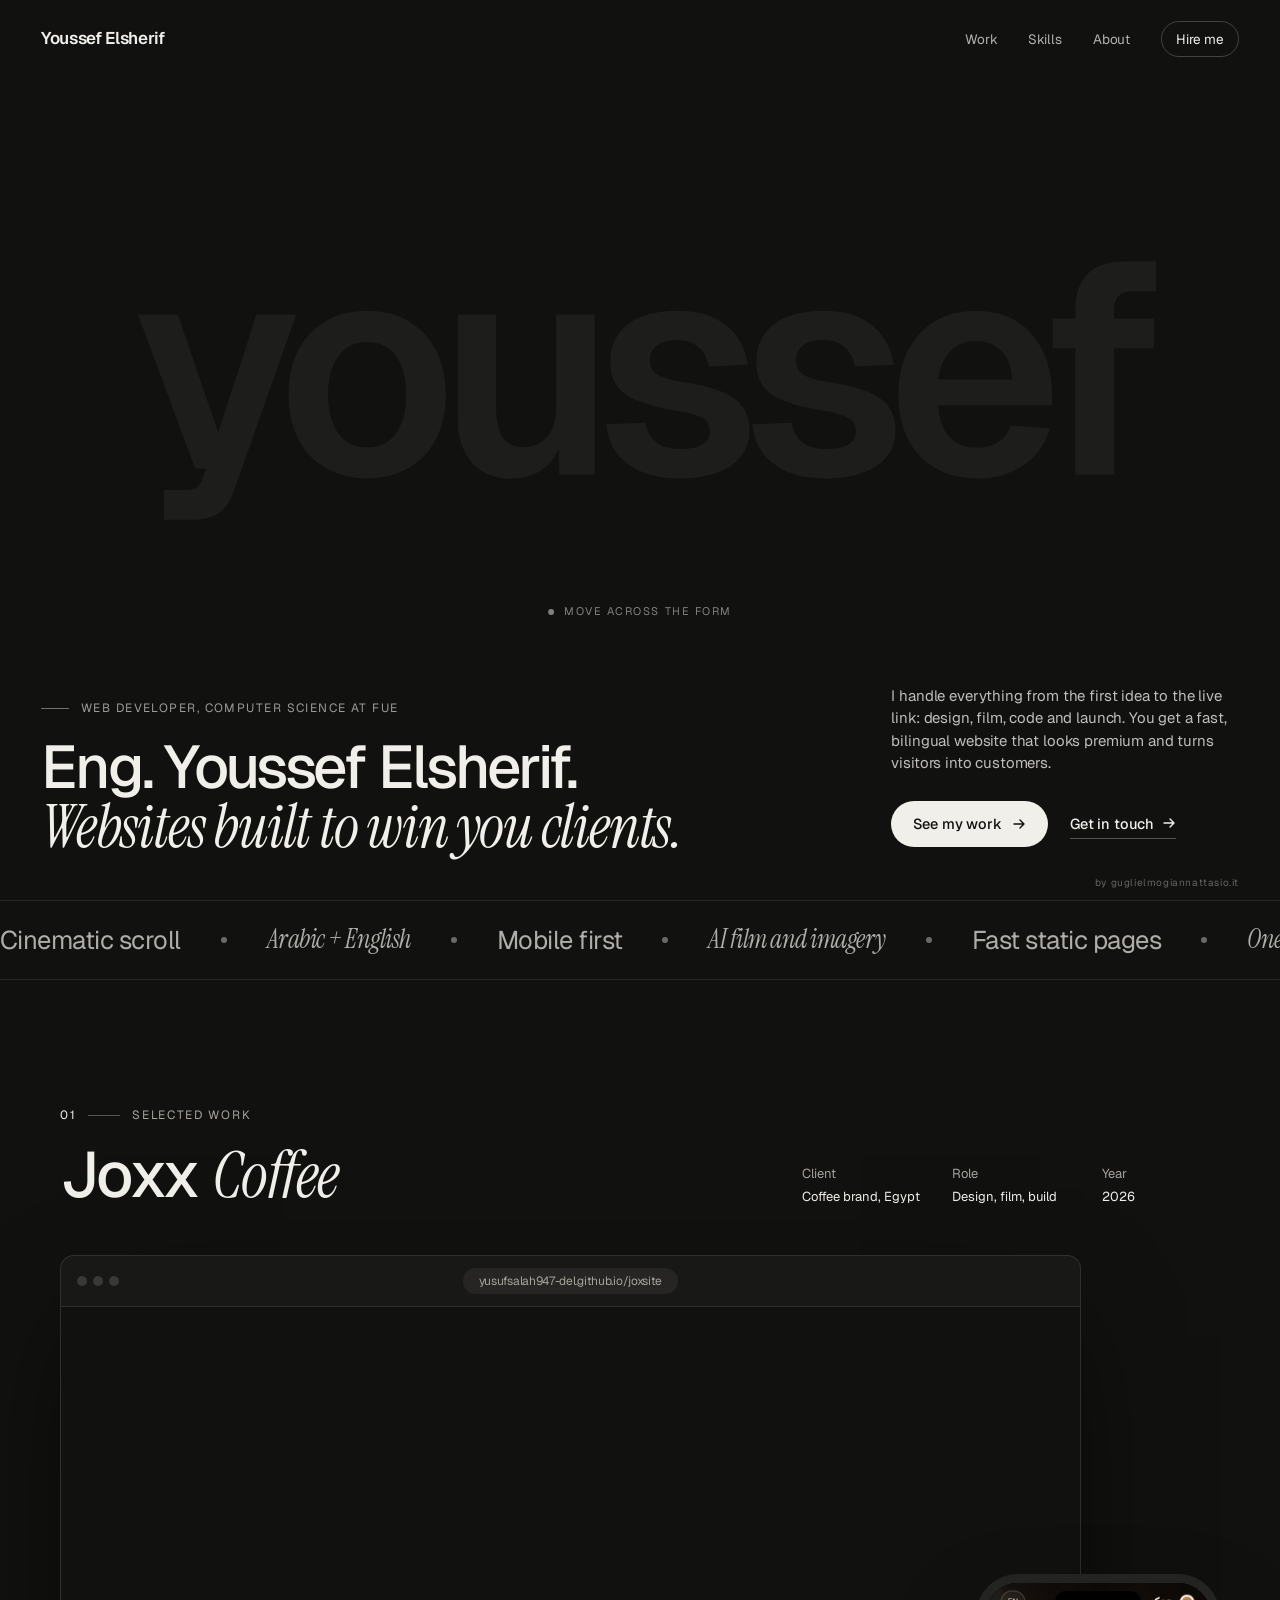
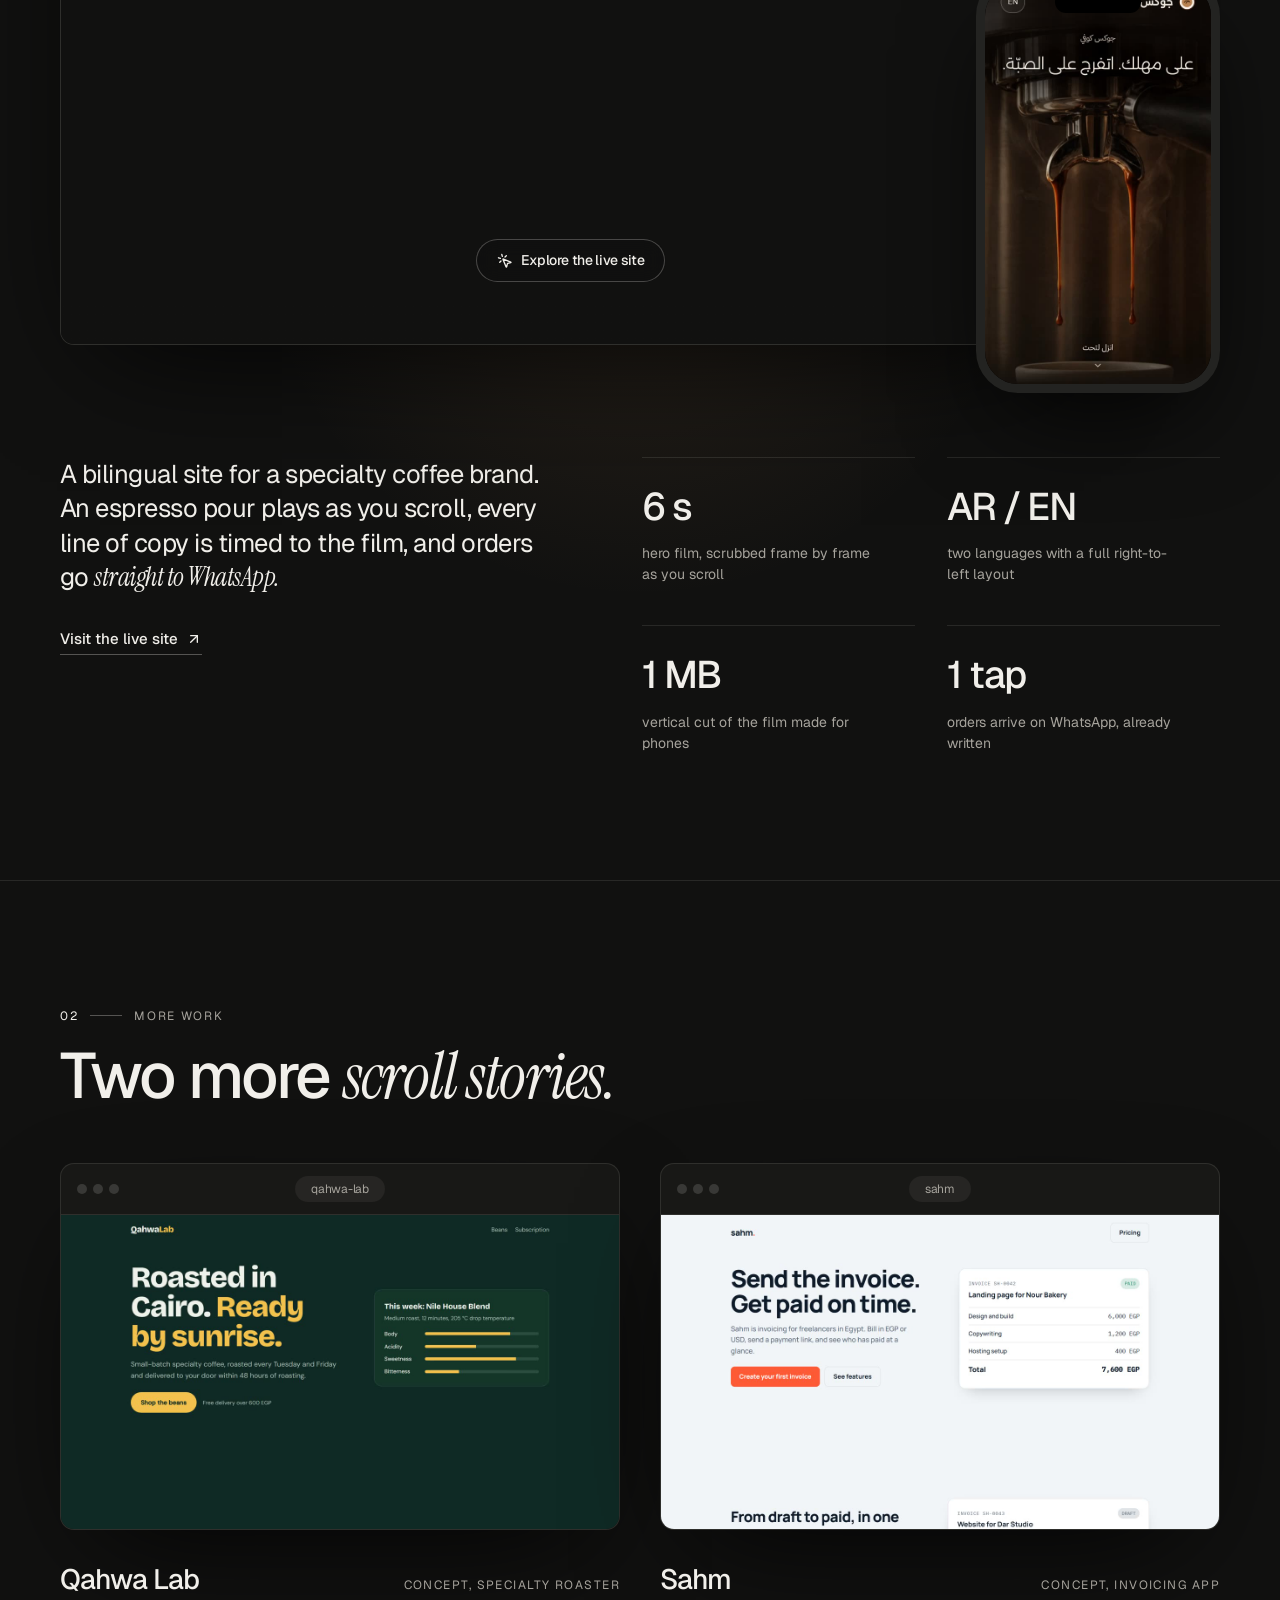
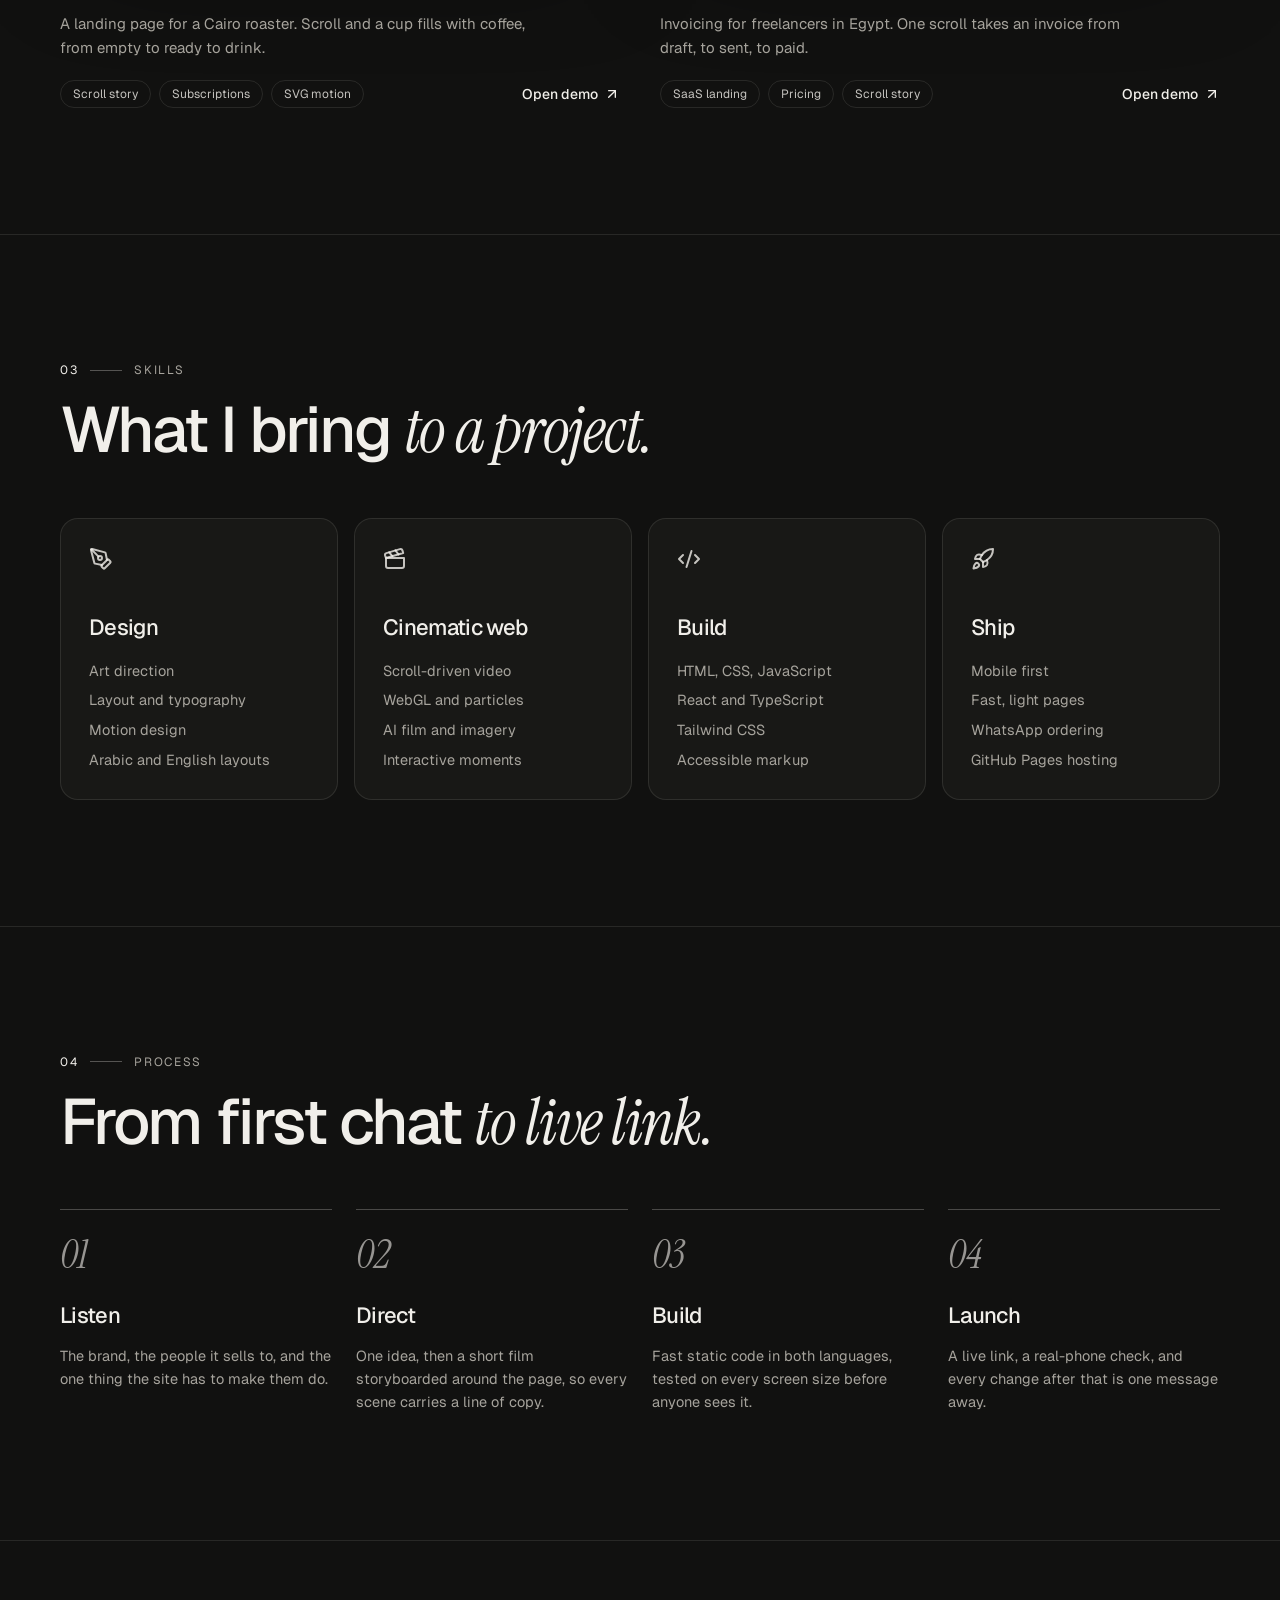
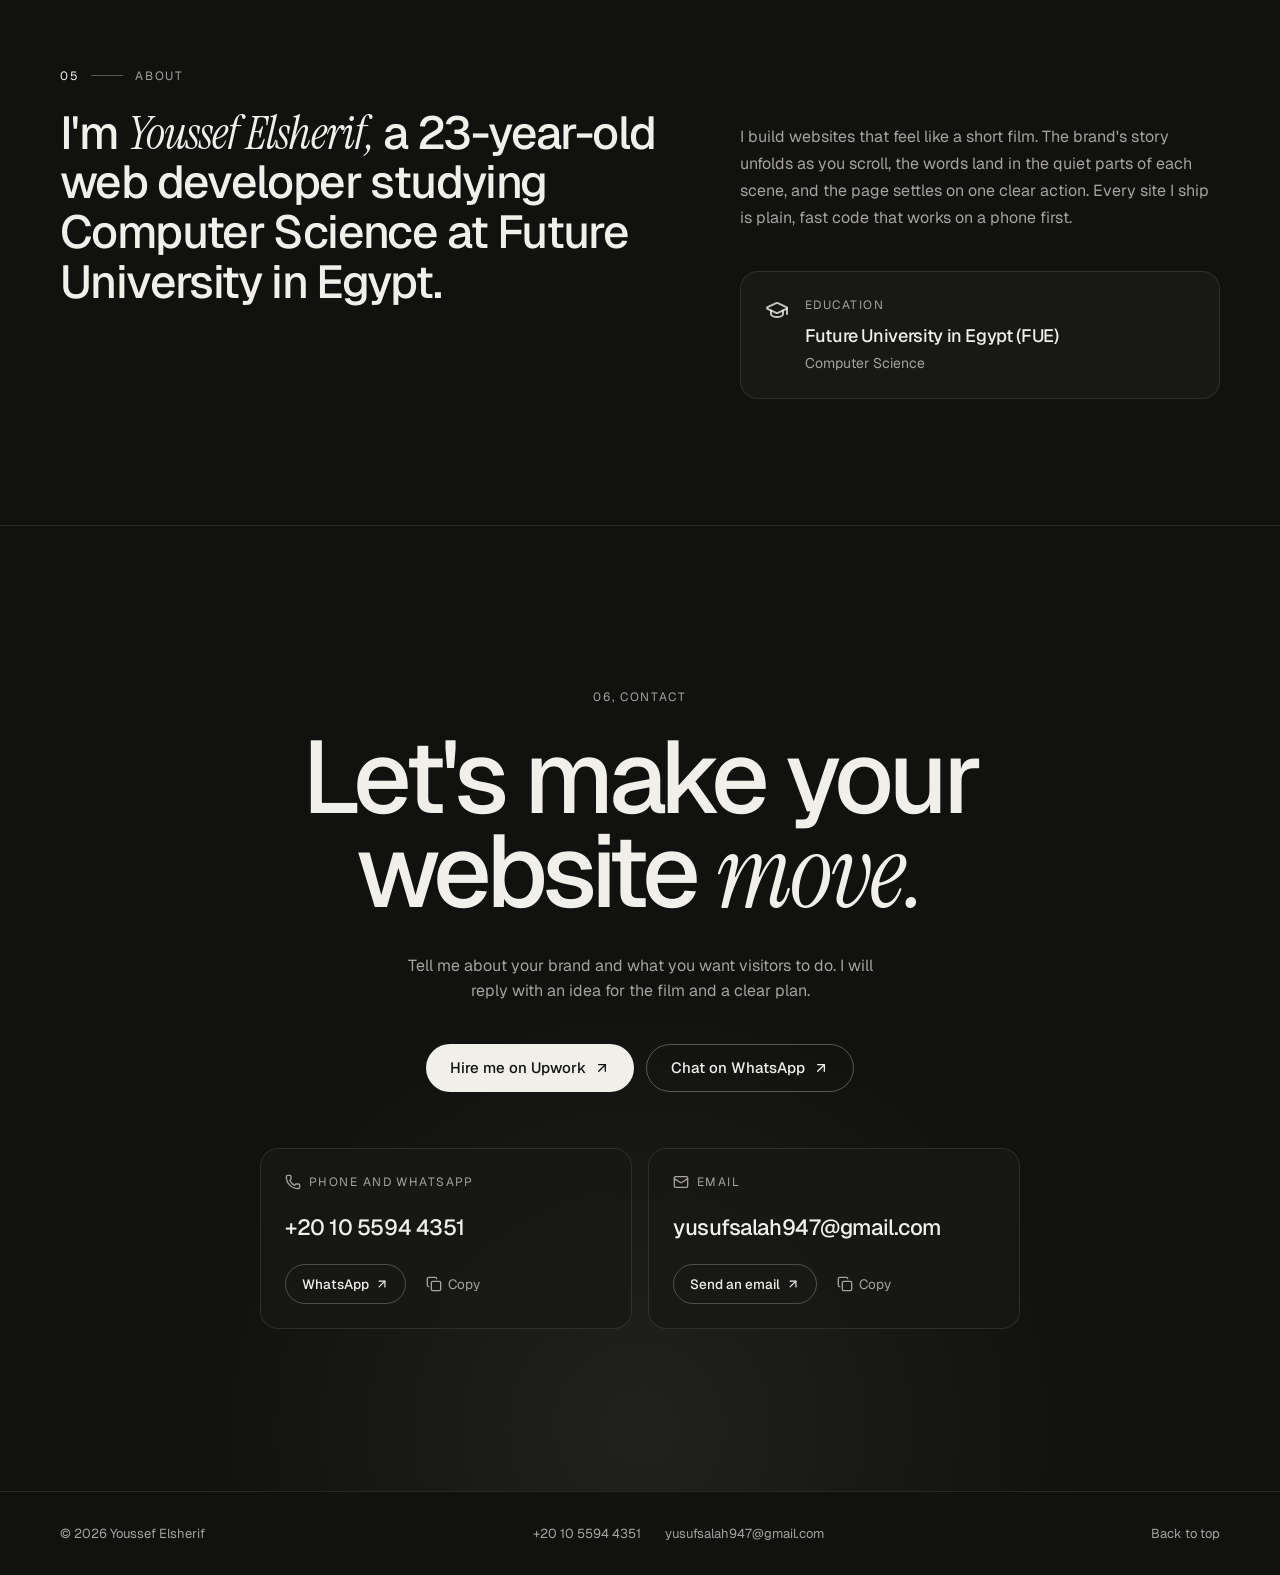
==== index.html @ ec256134 "Add files via upload" ====
<!doctype html>
<html lang="en" class="dark">
  <head>
    <meta charset="UTF-8" />
    <meta name="viewport" content="width=device-width, initial-scale=1.0, viewport-fit=cover" />
    <title>Youssef Elsherif | Web Developer</title>
    <meta name="description" content="Youssef Elsherif, web developer and Computer Science student at FUE. Cinematic, scroll-driven websites that are fast, bilingual and built to sell." />
    <meta name="theme-color" content="#111110" />
    <meta property="og:title" content="Youssef Elsherif | Web Developer" />
    <meta property="og:description" content="Cinematic, scroll-driven websites that are fast, bilingual and built to sell." />
    <link rel="icon" href="data:image/svg+xml,%3Csvg xmlns='http://www.w3.org/2000/svg' viewBox='0 0 64 64'%3E%3Crect width='64' height='64' rx='16' fill='%23111110'/%3E%3Ctext x='50%25' y='56%25' text-anchor='middle' dominant-baseline='middle' font-family='Georgia,serif' font-style='italic' font-size='34' fill='%23F1EFEA'%3EYE%3C/text%3E%3C/svg%3E" />
    <link rel="preconnect" href="https://fonts.googleapis.com" />
    <link rel="preconnect" href="https://fonts.gstatic.com" crossorigin />
    <link href="https://fonts.googleapis.com/css2?family=Geist:wght@400;500;600&family=Instrument+Serif:ital@0;1&display=swap" rel="stylesheet" />
    <script type="module" crossorigin src="./assets/index-BKVuKYMP.js"></script>
    <link rel="stylesheet" crossorigin href="./assets/index-C7TryCCJ.css">
  </head>
  <body>
    <div id="root"></div>
  </body>
</html>
---- assets/index-C7TryCCJ.css ----
@layer properties{@supports (((-webkit-hyphens:none)) and (not (margin-trim:inline))) or ((-moz-orient:inline) and (not (color:rgb(from red r g b)))){:root,:host{--shimmer-angle:20deg}*,:before,:after,::backdrop{--tw-translate-x:0;--tw-translate-y:0;--tw-translate-z:0;--tw-rotate-x:initial;--tw-rotate-y:initial;--tw-rotate-z:initial;--tw-skew-x:initial;--tw-skew-y:initial;--tw-space-y-reverse:0;--tw-border-style:solid;--tw-gradient-position:initial;--tw-gradient-from:#0000;--tw-gradient-via:#0000;--tw-gradient-to:#0000;--tw-gradient-stops:initial;--tw-gradient-via-stops:initial;--tw-gradient-from-position:0%;--tw-gradient-via-position:50%;--tw-gradient-to-position:100%;--tw-leading:initial;--tw-font-weight:initial;--tw-tracking:initial;--tw-shadow:0 0 #0000;--tw-shadow-color:initial;--tw-shadow-alpha:100%;--tw-inset-shadow:0 0 #0000;--tw-inset-shadow-color:initial;--tw-inset-shadow-alpha:100%;--tw-ring-color:initial;--tw-ring-shadow:0 0 #0000;--tw-inset-ring-color:initial;--tw-inset-ring-shadow:0 0 #0000;--tw-ring-inset:initial;--tw-ring-offset-width:0px;--tw-ring-offset-color:#fff;--tw-ring-offset-shadow:0 0 #0000;--tw-blur:initial;--tw-brightness:initial;--tw-contrast:initial;--tw-grayscale:initial;--tw-hue-rotate:initial;--tw-invert:initial;--tw-opacity:initial;--tw-saturate:initial;--tw-sepia:initial;--tw-drop-shadow:initial;--tw-drop-shadow-color:initial;--tw-drop-shadow-alpha:100%;--tw-drop-shadow-size:initial;--tw-backdrop-blur:initial;--tw-backdrop-brightness:initial;--tw-backdrop-contrast:initial;--tw-backdrop-grayscale:initial;--tw-backdrop-hue-rotate:initial;--tw-backdrop-invert:initial;--tw-backdrop-opacity:initial;--tw-backdrop-saturate:initial;--tw-backdrop-sepia:initial;--tw-duration:initial;--tw-ease:initial;--tw-scale-x:1;--tw-scale-y:1;--tw-scale-z:1;--tw-animation-delay:0s;--tw-animation-direction:normal;--tw-animation-duration:initial;--tw-animation-fill-mode:none;--tw-animation-iteration-count:1;--tw-enter-blur:0;--tw-enter-opacity:1;--tw-enter-rotate:0;--tw-enter-scale:1;--tw-enter-translate-x:0;--tw-enter-translate-y:0;--tw-exit-blur:0;--tw-exit-opacity:1;--tw-exit-rotate:0;--tw-exit-scale:1;--tw-exit-translate-x:0;--tw-exit-translate-y:0;--scroll-fade-t:0px;--scroll-fade-b:0px;--scroll-fade-s:0px;--scroll-fade-e:0px;--scroll-fade-mask:initial;--shimmer-image:initial;--shimmer-text-fill:initial}}}@layer theme{:root,:host{--font-sans:"Geist","Helvetica Neue",Arial,sans-serif;--font-serif:"Instrument Serif","Times New Roman",serif;--font-mono:ui-monospace,SFMono-Regular,Menlo,Monaco,Consolas,"Liberation Mono","Courier New",monospace;--color-black:#000;--spacing:.25rem;--font-weight-normal:400;--font-weight-medium:500;--tracking-tight:-.025em;--ease-in-out:cubic-bezier(.4,0,.2,1);--blur-sm:8px;--blur-md:12px;--aspect-video:16/9;--default-transition-duration:.15s;--default-transition-timing-function:cubic-bezier(.4,0,.2,1);--default-font-family:var(--font-sans);--default-mono-font-family:var(--font-mono);--color-ink:#111110;--color-ink-2:#181816;--color-paper:#f1efea;--color-mist:#a6a39c;--color-line:#f1efea1a}}@layer base{*,:after,:before,::backdrop{box-sizing:border-box;border:0 solid;margin:0;padding:0}::file-selector-button{box-sizing:border-box;border:0 solid;margin:0;padding:0}html,:host{-webkit-text-size-adjust:100%;tab-size:4;line-height:1.5;font-family:var(--default-font-family,ui-sans-serif,system-ui,sans-serif,"Apple Color Emoji","Segoe UI Emoji","Segoe UI Symbol","Noto Color Emoji");font-feature-settings:var(--default-font-feature-settings,normal);font-variation-settings:var(--default-font-variation-settings,normal);-webkit-tap-highlight-color:transparent}hr{height:0;color:inherit;border-top-width:1px}abbr:where([title]){-webkit-text-decoration:underline dotted;text-decoration:underline dotted}h1,h2,h3,h4,h5,h6{font-size:inherit;font-weight:inherit}a{color:inherit;-webkit-text-decoration:inherit;text-decoration:inherit}b,strong{font-weight:bolder}code,kbd,samp,pre{font-family:var(--default-mono-font-family,ui-monospace,SFMono-Regular,Menlo,Monaco,Consolas,"Liberation Mono","Courier New",monospace);font-feature-settings:var(--default-mono-font-feature-settings,normal);font-variation-settings:var(--default-mono-font-variation-settings,normal);font-size:1em}small{font-size:80%}sub,sup{vertical-align:baseline;font-size:75%;line-height:0;position:relative}sub{bottom:-.25em}sup{top:-.5em}table{text-indent:0;border-color:inherit;border-collapse:collapse}:-moz-focusring{outline:auto}progress{vertical-align:baseline}summary{display:list-item}ol,ul,menu{list-style:none}img,svg,video,canvas,audio,iframe,embed,object{vertical-align:middle;display:block}img,video{max-width:100%;height:auto}button,input,select,optgroup,textarea{font:inherit;font-feature-settings:inherit;font-variation-settings:inherit;letter-spacing:inherit;color:inherit;opacity:1;background-color:#0000;border-radius:0}::file-selector-button{font:inherit;font-feature-settings:inherit;font-variation-settings:inherit;letter-spacing:inherit;color:inherit;opacity:1;background-color:#0000;border-radius:0}:where(select:is([multiple],[size])) optgroup{font-weight:bolder}:where(select:is([multiple],[size])) optgroup option{padding-inline-start:20px}::file-selector-button{margin-inline-end:4px}::placeholder{opacity:1}@supports (not ((-webkit-appearance:-apple-pay-button))) or (contain-intrinsic-size:1px){::placeholder{color:currentColor}@supports (color:color-mix(in lab,red,red)){::placeholder{color:color-mix(in oklab,currentcolor 50%,transparent)}}}textarea{resize:vertical}::-webkit-search-decoration{-webkit-appearance:none}::-webkit-date-and-time-value{min-height:1lh;text-align:inherit}::-webkit-datetime-edit{display:inline-flex}::-webkit-datetime-edit-fields-wrapper{padding:0}::-webkit-datetime-edit{padding-block:0}::-webkit-datetime-edit-year-field{padding-block:0}::-webkit-datetime-edit-month-field{padding-block:0}::-webkit-datetime-edit-day-field{padding-block:0}::-webkit-datetime-edit-hour-field{padding-block:0}::-webkit-datetime-edit-minute-field{padding-block:0}::-webkit-datetime-edit-second-field{padding-block:0}::-webkit-datetime-edit-millisecond-field{padding-block:0}::-webkit-datetime-edit-meridiem-field{padding-block:0}:-moz-ui-invalid{box-shadow:none}button,input:where([type=button],[type=reset],[type=submit]){appearance:button}::file-selector-button{appearance:button}::-webkit-inner-spin-button{height:auto}::-webkit-outer-spin-button{height:auto}[hidden]:where(:not([hidden=until-found])){display:none!important}*{border-color:var(--border);outline-color:var(--ring)}@supports (color:color-mix(in lab,red,red)){*{outline-color:color-mix(in oklab,var(--ring)50%,transparent)}}body{background-color:var(--background);color:var(--foreground)}}@layer components;@layer utilities{.\@container{container-type:inline-size}.pointer-events-none{pointer-events:none}.invisible{visibility:hidden}.visible{visibility:visible}.absolute{position:absolute}.fixed{position:fixed}.relative{position:relative}.static{position:static}.inset-0{inset:calc(var(--spacing)*0)}.top-0{top:calc(var(--spacing)*0)}.top-2{top:calc(var(--spacing)*2)}.top-\[-60px\]{top:-60px}.top-\[30\%\]{top:30%}.right-0{right:calc(var(--spacing)*0)}.bottom-\[-7\%\]{bottom:-7%}.bottom-\[-30vmax\]{bottom:-30vmax}.left-0{left:calc(var(--spacing)*0)}.left-1\/2{left:50%}.left-4{left:calc(var(--spacing)*4)}.z-10{z-index:10}.z-50{z-index:50}.mx-auto{margin-inline:auto}.mt-0\.5{margin-top:calc(var(--spacing)*.5)}.mt-1{margin-top:calc(var(--spacing)*1)}.mt-2{margin-top:calc(var(--spacing)*2)}.mt-3{margin-top:calc(var(--spacing)*3)}.mt-4{margin-top:calc(var(--spacing)*4)}.mt-5{margin-top:calc(var(--spacing)*5)}.mt-6{margin-top:calc(var(--spacing)*6)}.mt-7{margin-top:calc(var(--spacing)*7)}.mt-8{margin-top:calc(var(--spacing)*8)}.mt-10{margin-top:calc(var(--spacing)*10)}.mt-12{margin-top:calc(var(--spacing)*12)}.mt-14{margin-top:calc(var(--spacing)*14)}.mt-20{margin-top:calc(var(--spacing)*20)}.ml-auto{margin-left:auto}.block{display:block}.flex{display:flex}.grid{display:grid}.hidden{display:none}.inline-flex{display:inline-flex}.aspect-\[9\/16\]{aspect-ratio:9/16}.aspect-video{aspect-ratio:var(--aspect-video)}.size-1\.5{width:calc(var(--spacing)*1.5);height:calc(var(--spacing)*1.5)}.size-2\.5{width:calc(var(--spacing)*2.5);height:calc(var(--spacing)*2.5)}.size-3\.5{width:calc(var(--spacing)*3.5);height:calc(var(--spacing)*3.5)}.size-4{width:calc(var(--spacing)*4);height:calc(var(--spacing)*4)}.size-6{width:calc(var(--spacing)*6);height:calc(var(--spacing)*6)}.h-10{height:calc(var(--spacing)*10)}.h-12{height:calc(var(--spacing)*12)}.h-\[22px\]{height:22px}.h-\[60vmax\]{height:60vmax}.h-\[70vmax\]{height:70vmax}.h-px{height:1px}.w-8{width:calc(var(--spacing)*8)}.w-\[21\%\]{width:21%}.w-\[42px\]{width:42px}.w-\[60vmax\]{width:60vmax}.w-\[70vmax\]{width:70vmax}.w-\[78\%\]{width:78%}.w-\[86px\]{width:86px}.w-\[88\%\]{width:88%}.w-full{width:100%}.w-max{width:max-content}.max-w-\[14ch\]{max-width:14ch}.max-w-\[22ch\]{max-width:22ch}.max-w-\[26ch\]{max-width:26ch}.max-w-\[30ch\]{max-width:30ch}.max-w-\[34ch\]{max-width:34ch}.max-w-\[44ch\]{max-width:44ch}.max-w-\[48ch\]{max-width:48ch}.max-w-\[70\%\]{max-width:70%}.max-w-\[330px\]{max-width:330px}.max-w-\[760px\]{max-width:760px}.max-w-\[1240px\]{max-width:1240px}.shrink-0{flex-shrink:0}.origin-top-left{transform-origin:0 0}.-translate-x-1\/2{--tw-translate-x: -50% ;translate:var(--tw-translate-x)var(--tw-translate-y)}.transform{transform:var(--tw-rotate-x,)var(--tw-rotate-y,)var(--tw-rotate-z,)var(--tw-skew-x,)var(--tw-skew-y,)}.cursor-pointer{cursor:pointer}.scroll-mt-6{scroll-margin-top:calc(var(--spacing)*6)}.grid-cols-2{grid-template-columns:repeat(2,minmax(0,1fr))}.grid-cols-3{grid-template-columns:repeat(3,minmax(0,1fr))}.flex-col{flex-direction:column}.flex-wrap{flex-wrap:wrap}.items-center{align-items:center}.items-end{align-items:flex-end}.items-start{align-items:flex-start}.justify-between{justify-content:space-between}.justify-center{justify-content:center}.gap-1{gap:calc(var(--spacing)*1)}.gap-1\.5{gap:calc(var(--spacing)*1.5)}.gap-2{gap:calc(var(--spacing)*2)}.gap-3{gap:calc(var(--spacing)*3)}.gap-4{gap:calc(var(--spacing)*4)}.gap-5{gap:calc(var(--spacing)*5)}.gap-6{gap:calc(var(--spacing)*6)}.gap-8{gap:calc(var(--spacing)*8)}.gap-10{gap:calc(var(--spacing)*10)}.gap-12{gap:calc(var(--spacing)*12)}.gap-14{gap:calc(var(--spacing)*14)}:where(.space-y-2>:not(:last-child)){--tw-space-y-reverse:0;margin-block-start:calc(calc(var(--spacing)*2)*var(--tw-space-y-reverse));margin-block-end:calc(calc(var(--spacing)*2)*calc(1 - var(--tw-space-y-reverse)))}.gap-x-6{column-gap:calc(var(--spacing)*6)}.gap-x-8{column-gap:calc(var(--spacing)*8)}.gap-y-2{row-gap:calc(var(--spacing)*2)}.gap-y-10{row-gap:calc(var(--spacing)*10)}.truncate{text-overflow:ellipsis;white-space:nowrap;overflow:hidden}.overflow-hidden{overflow:hidden}.rounded-\[14px\]{border-radius:14px}.rounded-\[18px\]{border-radius:18px}.rounded-\[42px\]{border-radius:42px}.rounded-full{border-radius:3.40282e38px}.border{border-style:var(--tw-border-style);border-width:1px}.border-0{border-style:var(--tw-border-style);border-width:0}.border-\[9px\]{border-style:var(--tw-border-style);border-width:9px}.border-y{border-block-style:var(--tw-border-style);border-block-width:1px}.border-t{border-top-style:var(--tw-border-style);border-top-width:1px}.border-b{border-bottom-style:var(--tw-border-style);border-bottom-width:1px}.border-\[\#232321\]{border-color:#232321}.border-line{border-color:var(--color-line)}.border-paper\/25{border-color:#f1efea40}@supports (color:color-mix(in lab,red,red)){.border-paper\/25{border-color:color-mix(in oklab,var(--color-paper)25%,transparent)}}.border-paper\/30{border-color:#f1efea4d}@supports (color:color-mix(in lab,red,red)){.border-paper\/30{border-color:color-mix(in oklab,var(--color-paper)30%,transparent)}}.bg-black{background-color:var(--color-black)}.bg-ink{background-color:var(--color-ink)}.bg-ink-2{background-color:var(--color-ink-2)}.bg-ink-2\/80{background-color:#181816cc}@supports (color:color-mix(in lab,red,red)){.bg-ink-2\/80{background-color:color-mix(in oklab,var(--color-ink-2)80%,transparent)}}.bg-ink\/70{background-color:#111110b3}@supports (color:color-mix(in lab,red,red)){.bg-ink\/70{background-color:color-mix(in oklab,var(--color-ink)70%,transparent)}}.bg-paper{background-color:var(--color-paper)}.bg-paper\/15{background-color:#f1efea26}@supports (color:color-mix(in lab,red,red)){.bg-paper\/15{background-color:color-mix(in oklab,var(--color-paper)15%,transparent)}}.bg-paper\/30{background-color:#f1efea4d}@supports (color:color-mix(in lab,red,red)){.bg-paper\/30{background-color:color-mix(in oklab,var(--color-paper)30%,transparent)}}.bg-paper\/40{background-color:#f1efea66}@supports (color:color-mix(in lab,red,red)){.bg-paper\/40{background-color:color-mix(in oklab,var(--color-paper)40%,transparent)}}.bg-paper\/\[0\.06\]{background-color:#f1efea0f}@supports (color:color-mix(in lab,red,red)){.bg-paper\/\[0\.06\]{background-color:color-mix(in oklab,var(--color-paper)6%,transparent)}}.bg-gradient-to-t{--tw-gradient-position:to top in oklab;background-image:linear-gradient(var(--tw-gradient-stops))}.bg-\[radial-gradient\(closest-side\,rgba\(196\,141\,85\,0\.13\)\,transparent\)\]{background-image:radial-gradient(closest-side,#c48d5521,#0000)}.bg-\[radial-gradient\(closest-side\,rgba\(241\,239\,234\,0\.07\)\,transparent\)\]{background-image:radial-gradient(closest-side,#f1efea12,#0000)}.from-ink\/80{--tw-gradient-from:#111110cc}@supports (color:color-mix(in lab,red,red)){.from-ink\/80{--tw-gradient-from:color-mix(in oklab,var(--color-ink)80%,transparent)}}.from-ink\/80{--tw-gradient-stops:var(--tw-gradient-via-stops,var(--tw-gradient-position),var(--tw-gradient-from)var(--tw-gradient-from-position),var(--tw-gradient-to)var(--tw-gradient-to-position))}.via-ink\/10{--tw-gradient-via:#1111101a}@supports (color:color-mix(in lab,red,red)){.via-ink\/10{--tw-gradient-via:color-mix(in oklab,var(--color-ink)10%,transparent)}}.via-ink\/10{--tw-gradient-via-stops:var(--tw-gradient-position),var(--tw-gradient-from)var(--tw-gradient-from-position),var(--tw-gradient-via)var(--tw-gradient-via-position),var(--tw-gradient-to)var(--tw-gradient-to-position);--tw-gradient-stops:var(--tw-gradient-via-stops)}.to-transparent{--tw-gradient-to:transparent;--tw-gradient-stops:var(--tw-gradient-via-stops,var(--tw-gradient-position),var(--tw-gradient-from)var(--tw-gradient-from-position),var(--tw-gradient-to)var(--tw-gradient-to-position))}.object-cover{object-fit:cover}.p-6{padding:calc(var(--spacing)*6)}.p-7{padding:calc(var(--spacing)*7)}.px-3{padding-inline:calc(var(--spacing)*3)}.px-4{padding-inline:calc(var(--spacing)*4)}.px-5{padding-inline:calc(var(--spacing)*5)}.px-6{padding-inline:calc(var(--spacing)*6)}.py-1{padding-block:calc(var(--spacing)*1)}.py-2{padding-block:calc(var(--spacing)*2)}.py-2\.5{padding-block:calc(var(--spacing)*2.5)}.py-3{padding-block:calc(var(--spacing)*3)}.py-5{padding-block:calc(var(--spacing)*5)}.py-8{padding-block:calc(var(--spacing)*8)}.py-\[clamp\(90px\,14vh\,160px\)\]{padding-block:clamp(90px,14vh,160px)}.py-\[clamp\(110px\,18vh\,200px\)\]{padding-block:clamp(110px,18vh,200px)}.pt-5{padding-top:calc(var(--spacing)*5)}.pt-6{padding-top:calc(var(--spacing)*6)}.pb-1{padding-bottom:calc(var(--spacing)*1)}.pb-\[6\%\]{padding-bottom:6%}.text-center{text-align:center}.text-left{text-align:left}.font-serif{font-family:var(--font-serif)}.text-\[12px\]{font-size:12px}.text-\[13\.5px\]{font-size:13.5px}.text-\[13px\]{font-size:13px}.text-\[14\.5px\]{font-size:14.5px}.text-\[14px\]{font-size:14px}.text-\[15px\]{font-size:15px}.text-\[16px\]{font-size:16px}.text-\[18px\]{font-size:18px}.text-\[22px\]{font-size:22px}.text-\[28px\]{font-size:28px}.text-\[40px\]{font-size:40px}.text-\[clamp\(18px\,2vw\,22px\)\]{font-size:clamp(18px,2vw,22px)}.text-\[clamp\(18px\,2vw\,26px\)\]{font-size:clamp(18px,2vw,26px)}.text-\[clamp\(20px\,2vw\,26px\)\]{font-size:clamp(20px,2vw,26px)}.text-\[clamp\(28px\,3vw\,40px\)\]{font-size:clamp(28px,3vw,40px)}.text-\[clamp\(30px\,3\.6vw\,50px\)\]{font-size:clamp(30px,3.6vw,50px)}.text-\[clamp\(34px\,5vw\,68px\)\]{font-size:clamp(34px,5vw,68px)}.text-\[clamp\(44px\,8vw\,120px\)\]{font-size:clamp(44px,8vw,120px)}.leading-\[0\.92\]{--tw-leading:.92;line-height:.92}.leading-\[0\.96\]{--tw-leading:.96;line-height:.96}.leading-\[1\.5\]{--tw-leading:1.5;line-height:1.5}.leading-\[1\.6\]{--tw-leading:1.6;line-height:1.6}.leading-\[1\.7\]{--tw-leading:1.7;line-height:1.7}.leading-\[1\.08\]{--tw-leading:1.08;line-height:1.08}.leading-\[1\.35\]{--tw-leading:1.35;line-height:1.35}.leading-none{--tw-leading:1;line-height:1}.font-medium{--tw-font-weight:var(--font-weight-medium);font-weight:var(--font-weight-medium)}.font-normal{--tw-font-weight:var(--font-weight-normal);font-weight:var(--font-weight-normal)}.tracking-\[-0\.02em\]{--tw-tracking:-.02em;letter-spacing:-.02em}.tracking-\[-0\.03em\]{--tw-tracking:-.03em;letter-spacing:-.03em}.tracking-\[-0\.04em\]{--tw-tracking:-.04em;letter-spacing:-.04em}.tracking-\[-0\.05em\]{--tw-tracking:-.05em;letter-spacing:-.05em}.tracking-\[-0\.035em\]{--tw-tracking:-.035em;letter-spacing:-.035em}.tracking-\[0\.12em\]{--tw-tracking:.12em;letter-spacing:.12em}.tracking-\[0\.14em\]{--tw-tracking:.14em;letter-spacing:.14em}.tracking-tight{--tw-tracking:var(--tracking-tight);letter-spacing:var(--tracking-tight)}.text-balance{text-wrap:balance}.break-all{word-break:break-all}.whitespace-nowrap{white-space:nowrap}.text-ink{color:var(--color-ink)}.text-mist{color:var(--color-mist)}.text-paper{color:var(--color-paper)}.text-paper\/60{color:#f1efea99}@supports (color:color-mix(in lab,red,red)){.text-paper\/60{color:color-mix(in oklab,var(--color-paper)60%,transparent)}}.text-paper\/70{color:#f1efeab3}@supports (color:color-mix(in lab,red,red)){.text-paper\/70{color:color-mix(in oklab,var(--color-paper)70%,transparent)}}.text-paper\/80{color:#f1efeacc}@supports (color:color-mix(in lab,red,red)){.text-paper\/80{color:color-mix(in oklab,var(--color-paper)80%,transparent)}}.uppercase{text-transform:uppercase}.italic{font-style:italic}.shadow-\[0_40px_100px_-30px_rgba\(0\,0\,0\,0\.95\)\]{--tw-shadow:0 40px 100px -30px var(--tw-shadow-color,#000000f2);box-shadow:var(--tw-inset-shadow),var(--tw-inset-ring-shadow),var(--tw-ring-offset-shadow),var(--tw-ring-shadow),var(--tw-shadow)}.shadow-\[0_40px_120px_-40px_rgba\(0\,0\,0\,0\.9\)\]{--tw-shadow:0 40px 120px -40px var(--tw-shadow-color,#000000e6);box-shadow:var(--tw-inset-shadow),var(--tw-inset-ring-shadow),var(--tw-ring-offset-shadow),var(--tw-ring-shadow),var(--tw-shadow)}.filter{filter:var(--tw-blur,)var(--tw-brightness,)var(--tw-contrast,)var(--tw-grayscale,)var(--tw-hue-rotate,)var(--tw-invert,)var(--tw-saturate,)var(--tw-sepia,)var(--tw-drop-shadow,)}.backdrop-blur-md{--tw-backdrop-blur:blur(var(--blur-md));-webkit-backdrop-filter:var(--tw-backdrop-blur,)var(--tw-backdrop-brightness,)var(--tw-backdrop-contrast,)var(--tw-backdrop-grayscale,)var(--tw-backdrop-hue-rotate,)var(--tw-backdrop-invert,)var(--tw-backdrop-opacity,)var(--tw-backdrop-saturate,)var(--tw-backdrop-sepia,);backdrop-filter:var(--tw-backdrop-blur,)var(--tw-backdrop-brightness,)var(--tw-backdrop-contrast,)var(--tw-backdrop-grayscale,)var(--tw-backdrop-hue-rotate,)var(--tw-backdrop-invert,)var(--tw-backdrop-opacity,)var(--tw-backdrop-saturate,)var(--tw-backdrop-sepia,)}.backdrop-blur-sm{--tw-backdrop-blur:blur(var(--blur-sm));-webkit-backdrop-filter:var(--tw-backdrop-blur,)var(--tw-backdrop-brightness,)var(--tw-backdrop-contrast,)var(--tw-backdrop-grayscale,)var(--tw-backdrop-hue-rotate,)var(--tw-backdrop-invert,)var(--tw-backdrop-opacity,)var(--tw-backdrop-saturate,)var(--tw-backdrop-sepia,);backdrop-filter:var(--tw-backdrop-blur,)var(--tw-backdrop-brightness,)var(--tw-backdrop-contrast,)var(--tw-backdrop-grayscale,)var(--tw-backdrop-hue-rotate,)var(--tw-backdrop-invert,)var(--tw-backdrop-opacity,)var(--tw-backdrop-saturate,)var(--tw-backdrop-sepia,)}.transition-\[border-color\,transform\]{transition-property:border-color,transform;transition-timing-function:var(--tw-ease,var(--default-transition-timing-function));transition-duration:var(--tw-duration,var(--default-transition-duration))}.transition-\[top\]{transition-property:top;transition-timing-function:var(--tw-ease,var(--default-transition-timing-function));transition-duration:var(--tw-duration,var(--default-transition-duration))}.transition-all{transition-property:all;transition-timing-function:var(--tw-ease,var(--default-transition-timing-function));transition-duration:var(--tw-duration,var(--default-transition-duration))}.transition-colors{transition-property:color,background-color,border-color,outline-color,text-decoration-color,fill,stroke,--tw-gradient-from,--tw-gradient-via,--tw-gradient-to;transition-timing-function:var(--tw-ease,var(--default-transition-timing-function));transition-duration:var(--tw-duration,var(--default-transition-duration))}.transition-opacity{transition-property:opacity;transition-timing-function:var(--tw-ease,var(--default-transition-timing-function));transition-duration:var(--tw-duration,var(--default-transition-duration))}.transition-transform{transition-property:transform,translate,scale,rotate;transition-timing-function:var(--tw-ease,var(--default-transition-timing-function));transition-duration:var(--tw-duration,var(--default-transition-duration))}.duration-300{--tw-duration:.3s;transition-duration:.3s}.duration-500{--tw-duration:.5s;transition-duration:.5s}.duration-700{--tw-duration:.7s;transition-duration:.7s}.ease-\[cubic-bezier\(\.2\,\.7\,\.2\,1\)\]{--tw-ease:cubic-bezier(.2,.7,.2,1);transition-timing-function:cubic-bezier(.2,.7,.2,1)}.ease-in-out{--tw-ease:var(--ease-in-out);transition-timing-function:var(--ease-in-out)}.outline-none{--tw-outline-style:none;outline-style:none}.fade-out{--tw-exit-opacity:0}.running{animation-play-state:running}@media(hover:hover){.group-hover\:translate-x-0\.5:is(:where(.group):hover *){--tw-translate-x:calc(var(--spacing)*.5);translate:var(--tw-translate-x)var(--tw-translate-y)}.group-hover\:-translate-y-0\.5:is(:where(.group):hover *){--tw-translate-y:calc(var(--spacing)*-.5);translate:var(--tw-translate-x)var(--tw-translate-y)}.group-hover\:-translate-y-1\.5:is(:where(.group):hover *){--tw-translate-y:calc(var(--spacing)*-1.5);translate:var(--tw-translate-x)var(--tw-translate-y)}.group-hover\:scale-110:is(:where(.group):hover *){--tw-scale-x:110%;--tw-scale-y:110%;--tw-scale-z:110%;scale:var(--tw-scale-x)var(--tw-scale-y)}.group-hover\:rotate-\[-8deg\]:is(:where(.group):hover *){rotate:-8deg}.group-hover\:border-paper\/60:is(:where(.group):hover *){border-color:#f1efea99}@supports (color:color-mix(in lab,red,red)){.group-hover\:border-paper\/60:is(:where(.group):hover *){border-color:color-mix(in oklab,var(--color-paper)60%,transparent)}}.group-hover\:bg-ink\/90:is(:where(.group):hover *){background-color:#111110e6}@supports (color:color-mix(in lab,red,red)){.group-hover\:bg-ink\/90:is(:where(.group):hover *){background-color:color-mix(in oklab,var(--color-ink)90%,transparent)}}.hover\:-translate-y-0\.5:hover{--tw-translate-y:calc(var(--spacing)*-.5);translate:var(--tw-translate-x)var(--tw-translate-y)}.hover\:-translate-y-1:hover{--tw-translate-y:calc(var(--spacing)*-1);translate:var(--tw-translate-x)var(--tw-translate-y)}.hover\:border-paper:hover{border-color:var(--color-paper)}.hover\:border-paper\/30:hover{border-color:#f1efea4d}@supports (color:color-mix(in lab,red,red)){.hover\:border-paper\/30:hover{border-color:color-mix(in oklab,var(--color-paper)30%,transparent)}}.hover\:text-paper:hover{color:var(--color-paper)}.hover\:opacity-70:hover{opacity:.7}.hover\:opacity-75:hover{opacity:.75}}.focus\:top-4:focus{top:calc(var(--spacing)*4)}@media(min-width:40rem){.sm\:grid-cols-2{grid-template-columns:repeat(2,minmax(0,1fr))}.sm\:flex-row{flex-direction:row}.sm\:items-baseline{align-items:baseline}.sm\:justify-between{justify-content:space-between}.sm\:gap-4{gap:calc(var(--spacing)*4)}.sm\:px-8{padding-inline:calc(var(--spacing)*8)}}@media(min-width:48rem){.md\:mt-28{margin-top:calc(var(--spacing)*28)}.md\:block{display:block}.md\:hidden{display:none}.md\:grid-cols-2{grid-template-columns:repeat(2,minmax(0,1fr))}.md\:grid-cols-4{grid-template-columns:repeat(4,minmax(0,1fr))}.md\:gap-6{gap:calc(var(--spacing)*6)}.md\:gap-10{gap:calc(var(--spacing)*10)}}@media(min-width:64rem){.lg\:grid-cols-4{grid-template-columns:repeat(4,minmax(0,1fr))}.lg\:grid-cols-\[1\.25fr_1fr\]{grid-template-columns:1.25fr 1fr}.lg\:grid-cols-\[1fr_1\.15fr\]{grid-template-columns:1fr 1.15fr}.lg\:gap-20{gap:calc(var(--spacing)*20)}.lg\:px-10{padding-inline:calc(var(--spacing)*10)}.lg\:pt-14{padding-top:calc(var(--spacing)*14)}}}@property --tw-animation-delay{syntax:"*";inherits:false;initial-value:0s}@property --tw-animation-direction{syntax:"*";inherits:false;initial-value:normal}@property --tw-animation-duration{syntax:"*";inherits:false}@property --tw-animation-fill-mode{syntax:"*";inherits:false;initial-value:none}@property --tw-animation-iteration-count{syntax:"*";inherits:false;initial-value:1}@property --tw-enter-blur{syntax:"*";inherits:false;initial-value:0}@property --tw-enter-opacity{syntax:"*";inherits:false;initial-value:1}@property --tw-enter-rotate{syntax:"*";inherits:false;initial-value:0}@property --tw-enter-scale{syntax:"*";inherits:false;initial-value:1}@property --tw-enter-translate-x{syntax:"*";inherits:false;initial-value:0}@property --tw-enter-translate-y{syntax:"*";inherits:false;initial-value:0}@property --tw-exit-blur{syntax:"*";inherits:false;initial-value:0}@property --tw-exit-opacity{syntax:"*";inherits:false;initial-value:1}@property --tw-exit-rotate{syntax:"*";inherits:false;initial-value:0}@property --tw-exit-scale{syntax:"*";inherits:false;initial-value:1}@property --tw-exit-translate-x{syntax:"*";inherits:false;initial-value:0}@property --tw-exit-translate-y{syntax:"*";inherits:false;initial-value:0}@property --scroll-fade-t{syntax:"<length-percentage>";inherits:false;initial-value:0}@property --scroll-fade-b{syntax:"<length-percentage>";inherits:false;initial-value:0}@property --scroll-fade-s{syntax:"<length-percentage>";inherits:false;initial-value:0}@property --scroll-fade-e{syntax:"<length-percentage>";inherits:false;initial-value:0}@property --scroll-fade-mask{syntax:"*";inherits:false}@property --shimmer-angle{syntax:"<angle>";inherits:true;initial-value:20deg}@property --shimmer-image{syntax:"*";inherits:false}@property --shimmer-text-fill{syntax:"*";inherits:false}@media(prefers-reduced-motion:reduce){.shimmer{-webkit-text-fill-color:currentColor;background-image:none;animation:none}}:root{--radius:.625rem;--background:oklch(100% 0 0);--foreground:oklch(14.5% 0 0);--card:oklch(100% 0 0);--card-foreground:oklch(14.5% 0 0);--popover:oklch(100% 0 0);--popover-foreground:oklch(14.5% 0 0);--primary:oklch(20.5% 0 0);--primary-foreground:oklch(98.5% 0 0);--secondary:oklch(97% 0 0);--secondary-foreground:oklch(20.5% 0 0);--muted:oklch(97% 0 0);--muted-foreground:oklch(55.6% 0 0);--accent:oklch(97% 0 0);--accent-foreground:oklch(20.5% 0 0);--destructive:oklch(57.7% .245 27.325);--border:oklch(92.2% 0 0);--input:oklch(92.2% 0 0);--ring:oklch(70.8% 0 0);--chart-1:oklch(87% 0 0);--chart-2:oklch(55.6% 0 0);--chart-3:oklch(43.9% 0 0);--chart-4:oklch(37.1% 0 0);--chart-5:oklch(26.9% 0 0);--sidebar:oklch(98.5% 0 0);--sidebar-foreground:oklch(14.5% 0 0);--sidebar-primary:oklch(20.5% 0 0);--sidebar-primary-foreground:oklch(98.5% 0 0);--sidebar-accent:oklch(97% 0 0);--sidebar-accent-foreground:oklch(20.5% 0 0);--sidebar-border:oklch(92.2% 0 0);--sidebar-ring:oklch(70.8% 0 0)}.dark{--background:#111110;--foreground:#f1efea;--card:oklch(20.5% 0 0);--card-foreground:oklch(98.5% 0 0);--popover:oklch(20.5% 0 0);--popover-foreground:oklch(98.5% 0 0);--primary:oklch(92.2% 0 0);--primary-foreground:oklch(20.5% 0 0);--secondary:oklch(26.9% 0 0);--secondary-foreground:oklch(98.5% 0 0);--muted:oklch(26.9% 0 0);--muted-foreground:#a6a39c;--accent:oklch(26.9% 0 0);--accent-foreground:oklch(98.5% 0 0);--destructive:oklch(70.4% .191 22.216);--border:#f1efea1a;--input:oklch(100% 0 0/.15);--ring:oklch(55.6% 0 0);--chart-1:oklch(87% 0 0);--chart-2:oklch(55.6% 0 0);--chart-3:oklch(43.9% 0 0);--chart-4:oklch(37.1% 0 0);--chart-5:oklch(26.9% 0 0);--sidebar:oklch(20.5% 0 0);--sidebar-foreground:oklch(98.5% 0 0);--sidebar-primary:oklch(48.8% .243 264.376);--sidebar-primary-foreground:oklch(98.5% 0 0);--sidebar-accent:oklch(26.9% 0 0);--sidebar-accent-foreground:oklch(98.5% 0 0);--sidebar-border:oklch(100% 0 0/.1);--sidebar-ring:oklch(55.6% 0 0)}html{scroll-behavior:smooth;overflow-x:clip}body{font-family:var(--font-sans);color:#f1efea;-webkit-font-smoothing:antialiased;background:#111110;overflow-x:clip}::selection{color:#111110;background:#f1efea}:focus-visible{outline-offset:4px;outline:2px solid #f1efea}.sh-root .sh-h1{font-size:clamp(38px,min(4.7cqw,9.5cqh),92px);line-height:.98}.sh-root .sh-content{grid-template-columns:minmax(0,2.3fr) minmax(0,1fr)}@container (max-width:1023px){.sh-root .sh-h1{font-size:clamp(36px,min(7.4cqw,7cqh),72px)}.sh-root .sh-content{grid-template-columns:1fr}}@container (max-width:639px){.sh-root .sh-h1{font-size:clamp(32px,min(10.2cqw,6.4cqh),48px);line-height:1}}.rv{opacity:0;transition:opacity 1s cubic-bezier(.2,.7,.2,1),transform 1s cubic-bezier(.2,.7,.2,1);transition-delay:calc(var(--d,0)*90ms);transform:translateY(26px)}[data-in=true] .rv,.rv[data-in=true]{opacity:1;transform:none}@keyframes belt{to{transform:translate(-50%)}}.belt{animation:48s linear infinite belt}@keyframes drift{50%{transform:translate(6%,-4%)scale(1.08)}}.glow{animation:22s ease-in-out -6s infinite drift}@media(prefers-reduced-motion:reduce){html{scroll-behavior:auto}.rv{opacity:1;transition:none;transform:none}.belt,.glow{animation:none}}@property --tw-translate-x{syntax:"*";inherits:false;initial-value:0}@property --tw-translate-y{syntax:"*";inherits:false;initial-value:0}@property --tw-translate-z{syntax:"*";inherits:false;initial-value:0}@property --tw-rotate-x{syntax:"*";inherits:false}@property --tw-rotate-y{syntax:"*";inherits:false}@property --tw-rotate-z{syntax:"*";inherits:false}@property --tw-skew-x{syntax:"*";inherits:false}@property --tw-skew-y{syntax:"*";inherits:false}@property --tw-space-y-reverse{syntax:"*";inherits:false;initial-value:0}@property --tw-border-style{syntax:"*";inherits:false;initial-value:solid}@property --tw-gradient-position{syntax:"*";inherits:false}@property --tw-gradient-from{syntax:"<color>";inherits:false;initial-value:#0000}@property --tw-gradient-via{syntax:"<color>";inherits:false;initial-value:#0000}@property --tw-gradient-to{syntax:"<color>";inherits:false;initial-value:#0000}@property --tw-gradient-stops{syntax:"*";inherits:false}@property --tw-gradient-via-stops{syntax:"*";inherits:false}@property --tw-gradient-from-position{syntax:"<length-percentage>";inherits:false;initial-value:0%}@property --tw-gradient-via-position{syntax:"<length-percentage>";inherits:false;initial-value:50%}@property --tw-gradient-to-position{syntax:"<length-percentage>";inherits:false;initial-value:100%}@property --tw-leading{syntax:"*";inherits:false}@property --tw-font-weight{syntax:"*";inherits:false}@property --tw-tracking{syntax:"*";inherits:false}@property --tw-shadow{syntax:"*";inherits:false;initial-value:0 0 #0000}@property --tw-shadow-color{syntax:"*";inherits:false}@property --tw-shadow-alpha{syntax:"<percentage>";inherits:false;initial-value:100%}@property --tw-inset-shadow{syntax:"*";inherits:false;initial-value:0 0 #0000}@property --tw-inset-shadow-color{syntax:"*";inherits:false}@property --tw-inset-shadow-alpha{syntax:"<percentage>";inherits:false;initial-value:100%}@property --tw-ring-color{syntax:"*";inherits:false}@property --tw-ring-shadow{syntax:"*";inherits:false;initial-value:0 0 #0000}@property --tw-inset-ring-color{syntax:"*";inherits:false}@property --tw-inset-ring-shadow{syntax:"*";inherits:false;initial-value:0 0 #0000}@property --tw-ring-inset{syntax:"*";inherits:false}@property --tw-ring-offset-width{syntax:"<length>";inherits:false;initial-value:0}@property --tw-ring-offset-color{syntax:"*";inherits:false;initial-value:#fff}@property --tw-ring-offset-shadow{syntax:"*";inherits:false;initial-value:0 0 #0000}@property --tw-blur{syntax:"*";inherits:false}@property --tw-brightness{syntax:"*";inherits:false}@property --tw-contrast{syntax:"*";inherits:false}@property --tw-grayscale{syntax:"*";inherits:false}@property --tw-hue-rotate{syntax:"*";inherits:false}@property --tw-invert{syntax:"*";inherits:false}@property --tw-opacity{syntax:"*";inherits:false}@property --tw-saturate{syntax:"*";inherits:false}@property --tw-sepia{syntax:"*";inherits:false}@property --tw-drop-shadow{syntax:"*";inherits:false}@property --tw-drop-shadow-color{syntax:"*";inherits:false}@property --tw-drop-shadow-alpha{syntax:"<percentage>";inherits:false;initial-value:100%}@property --tw-drop-shadow-size{syntax:"*";inherits:false}@property --tw-backdrop-blur{syntax:"*";inherits:false}@property --tw-backdrop-brightness{syntax:"*";inherits:false}@property --tw-backdrop-contrast{syntax:"*";inherits:false}@property --tw-backdrop-grayscale{syntax:"*";inherits:false}@property --tw-backdrop-hue-rotate{syntax:"*";inherits:false}@property --tw-backdrop-invert{syntax:"*";inherits:false}@property --tw-backdrop-opacity{syntax:"*";inherits:false}@property --tw-backdrop-saturate{syntax:"*";inherits:false}@property --tw-backdrop-sepia{syntax:"*";inherits:false}@property --tw-duration{syntax:"*";inherits:false}@property --tw-ease{syntax:"*";inherits:false}@property --tw-scale-x{syntax:"*";inherits:false;initial-value:1}@property --tw-scale-y{syntax:"*";inherits:false;initial-value:1}@property --tw-scale-z{syntax:"*";inherits:false;initial-value:1}
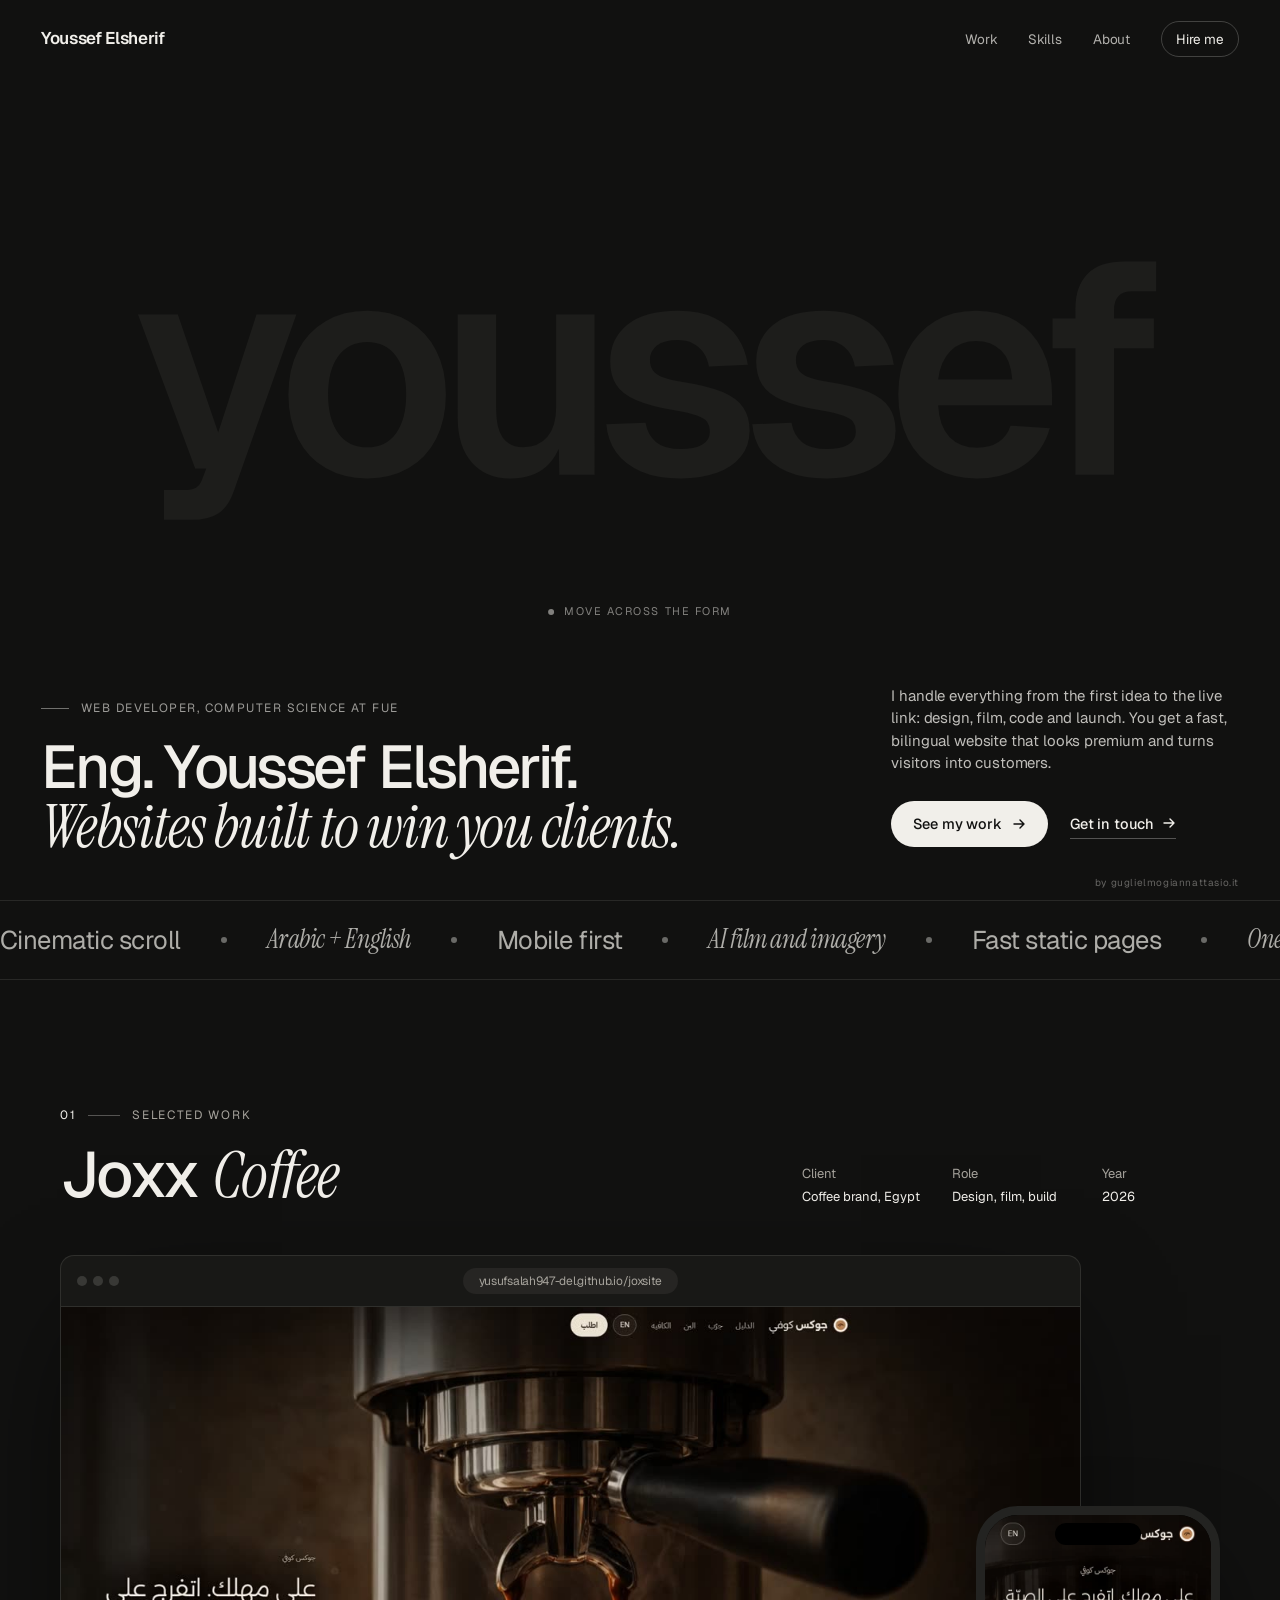
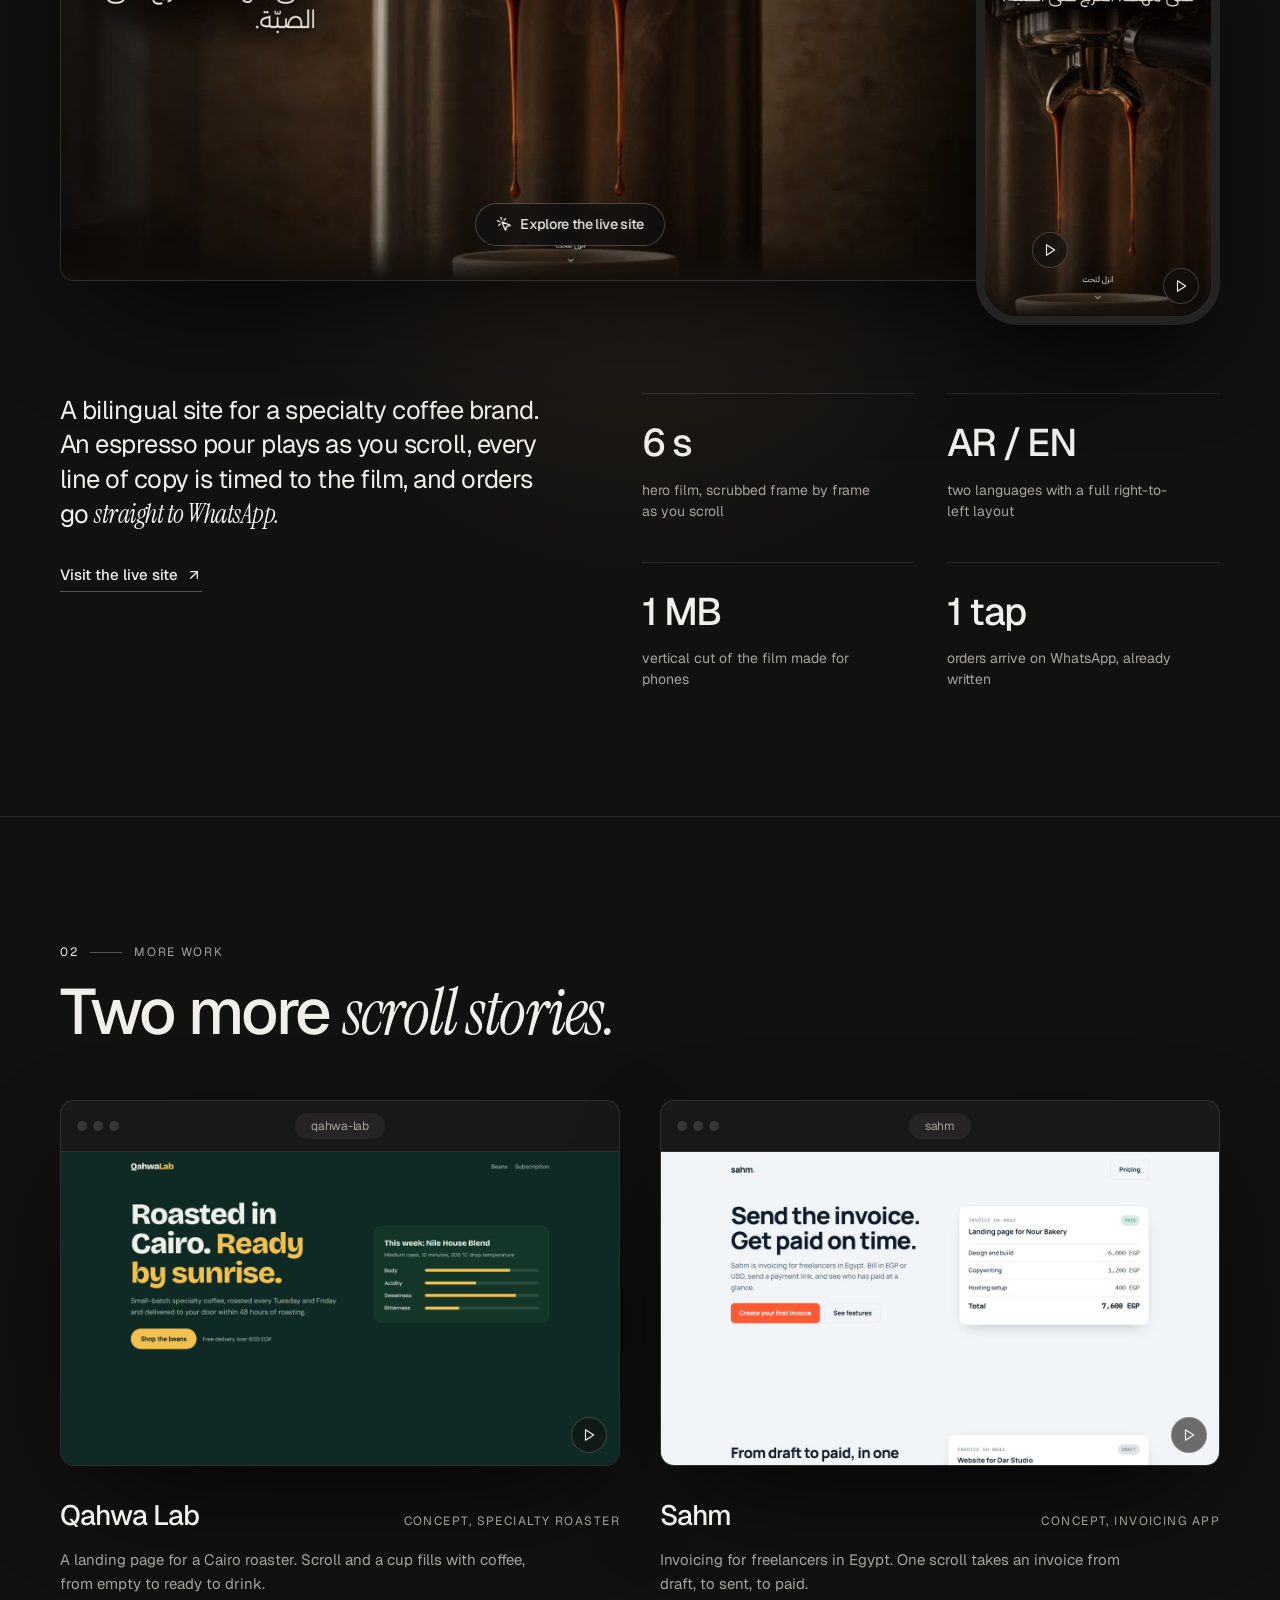
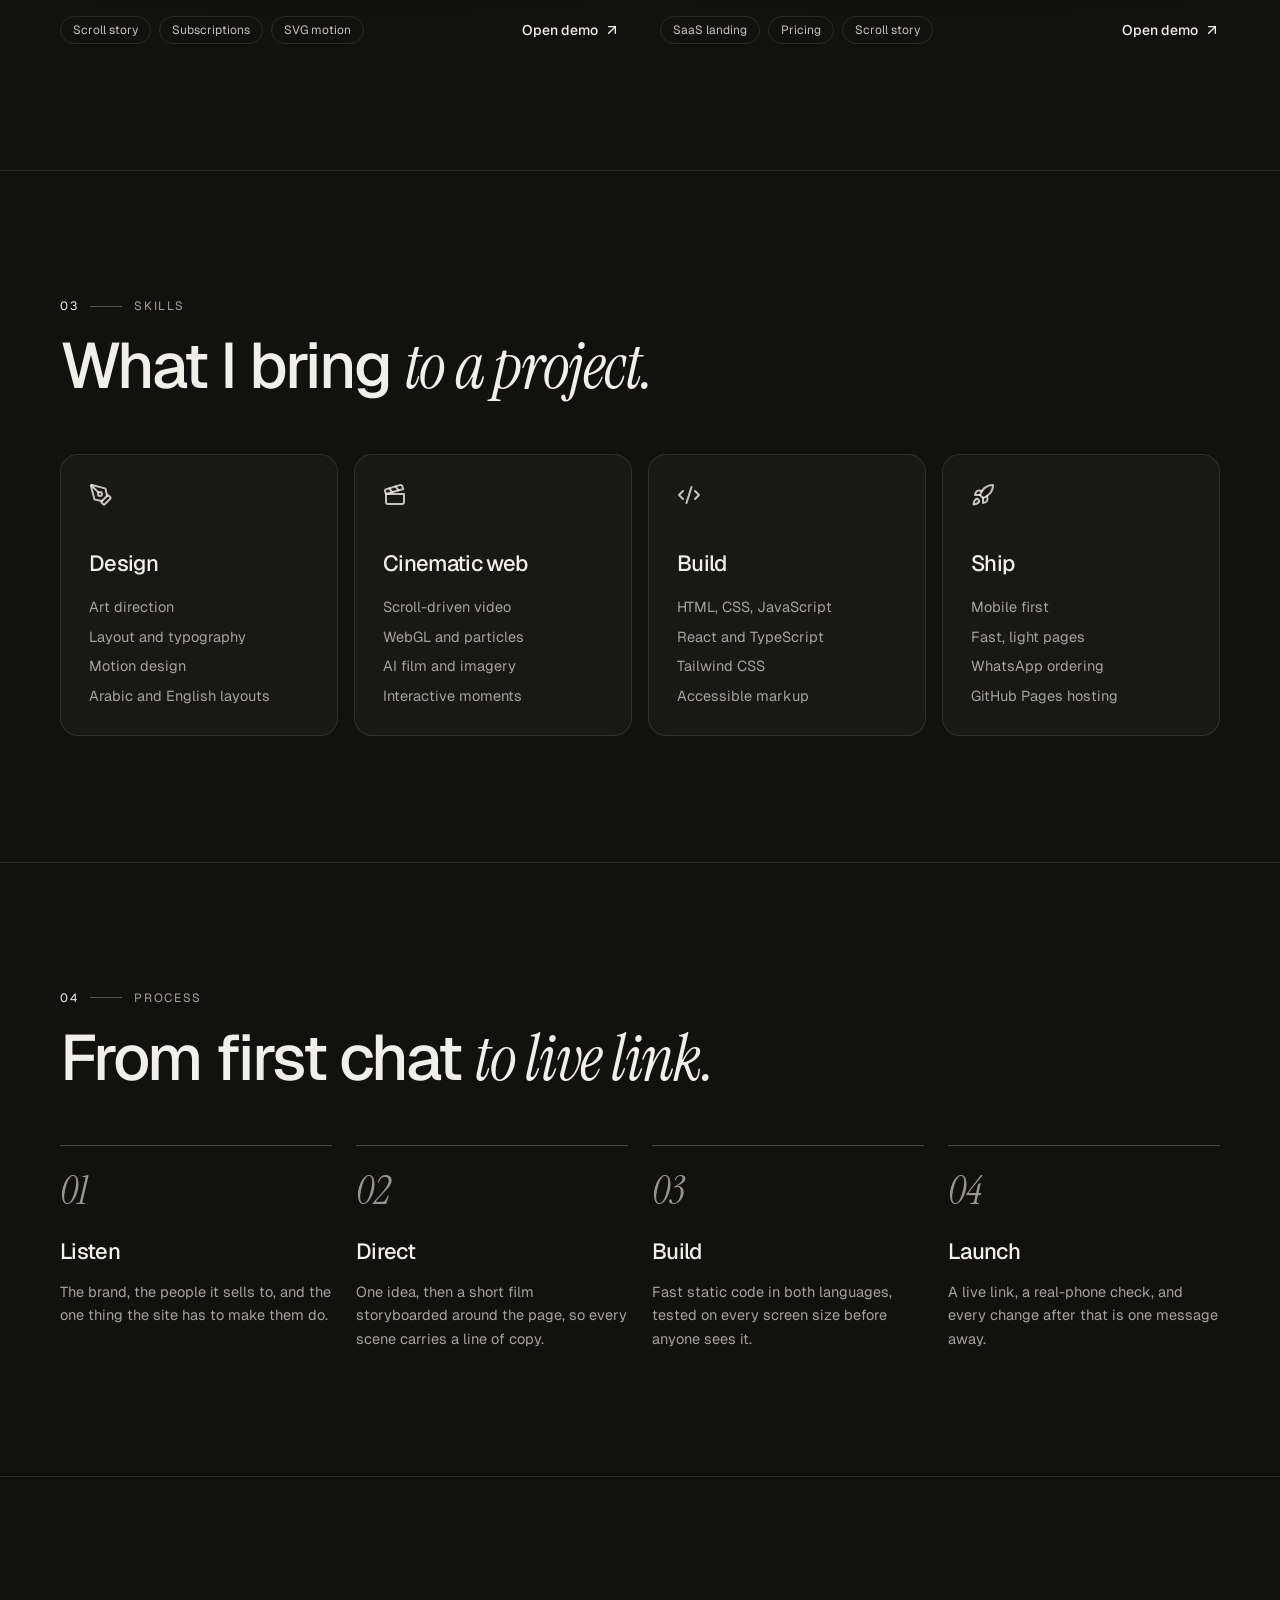
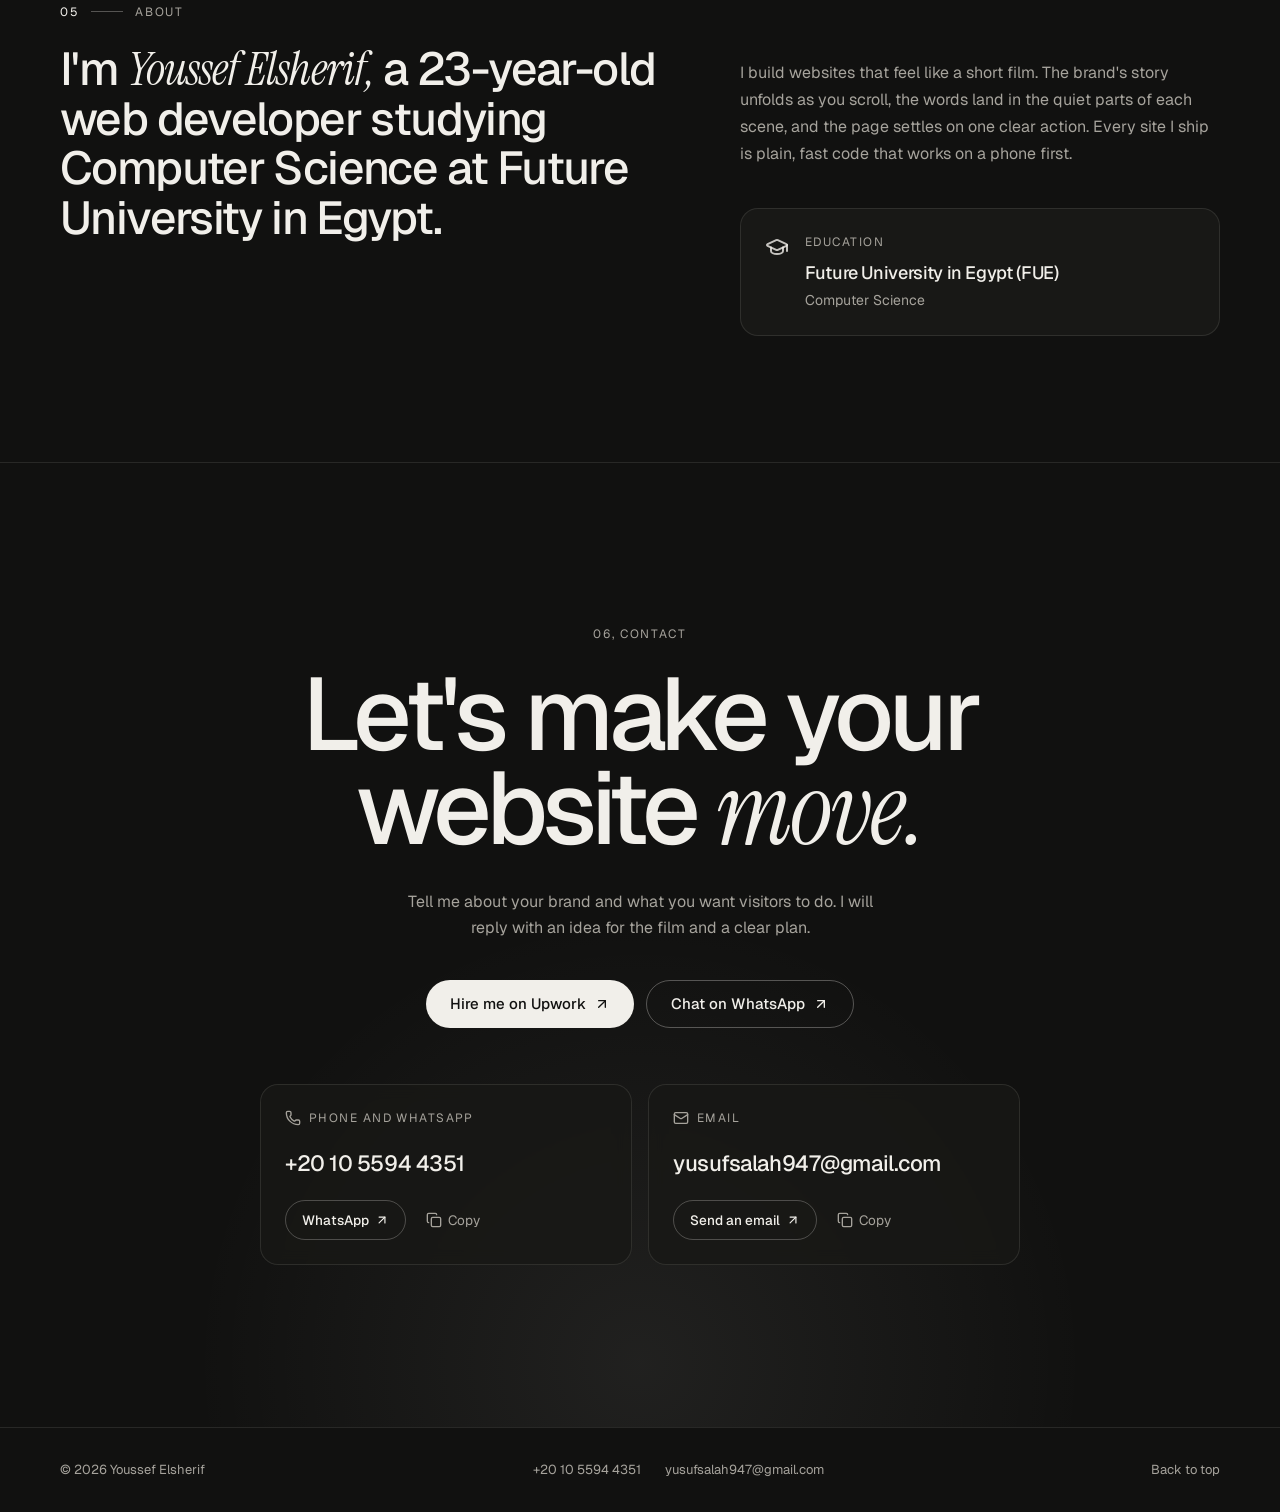
==== commit aa5779f5: "Add files via upload" ====
--- a/index.html
+++ b/index.html
@@ -12,8 +12,8 @@
     <link rel="preconnect" href="https://fonts.googleapis.com" />
     <link rel="preconnect" href="https://fonts.gstatic.com" crossorigin />
     <link href="https://fonts.googleapis.com/css2?family=Geist:wght@400;500;600&family=Instrument+Serif:ital@0;1&display=swap" rel="stylesheet" />
-    <script type="module" crossorigin src="./assets/index-BKVuKYMP.js"></script>
-    <link rel="stylesheet" crossorigin href="./assets/index-C7TryCCJ.css">
+    <script type="module" crossorigin src="./assets/index-C503Y_tK.js"></script>
+    <link rel="stylesheet" crossorigin href="./assets/index-BsNkEg0b.css">
   </head>
   <body>
     <div id="root"></div>
--- a/assets/index-BsNkEg0b.css
+++ b/assets/index-BsNkEg0b.css
@@ -0,0 +1 @@
+@layer properties{@supports (((-webkit-hyphens:none)) and (not (margin-trim:inline))) or ((-moz-orient:inline) and (not (color:rgb(from red r g b)))){:root,:host{--shimmer-angle:20deg}*,:before,:after,::backdrop{--tw-translate-x:0;--tw-translate-y:0;--tw-translate-z:0;--tw-rotate-x:initial;--tw-rotate-y:initial;--tw-rotate-z:initial;--tw-skew-x:initial;--tw-skew-y:initial;--tw-space-y-reverse:0;--tw-border-style:solid;--tw-gradient-position:initial;--tw-gradient-from:#0000;--tw-gradient-via:#0000;--tw-gradient-to:#0000;--tw-gradient-stops:initial;--tw-gradient-via-stops:initial;--tw-gradient-from-position:0%;--tw-gradient-via-position:50%;--tw-gradient-to-position:100%;--tw-leading:initial;--tw-font-weight:initial;--tw-tracking:initial;--tw-shadow:0 0 #0000;--tw-shadow-color:initial;--tw-shadow-alpha:100%;--tw-inset-shadow:0 0 #0000;--tw-inset-shadow-color:initial;--tw-inset-shadow-alpha:100%;--tw-ring-color:initial;--tw-ring-shadow:0 0 #0000;--tw-inset-ring-color:initial;--tw-inset-ring-shadow:0 0 #0000;--tw-ring-inset:initial;--tw-ring-offset-width:0px;--tw-ring-offset-color:#fff;--tw-ring-offset-shadow:0 0 #0000;--tw-blur:initial;--tw-brightness:initial;--tw-contrast:initial;--tw-grayscale:initial;--tw-hue-rotate:initial;--tw-invert:initial;--tw-opacity:initial;--tw-saturate:initial;--tw-sepia:initial;--tw-drop-shadow:initial;--tw-drop-shadow-color:initial;--tw-drop-shadow-alpha:100%;--tw-drop-shadow-size:initial;--tw-backdrop-blur:initial;--tw-backdrop-brightness:initial;--tw-backdrop-contrast:initial;--tw-backdrop-grayscale:initial;--tw-backdrop-hue-rotate:initial;--tw-backdrop-invert:initial;--tw-backdrop-opacity:initial;--tw-backdrop-saturate:initial;--tw-backdrop-sepia:initial;--tw-duration:initial;--tw-ease:initial;--tw-scale-x:1;--tw-scale-y:1;--tw-scale-z:1;--tw-animation-delay:0s;--tw-animation-direction:normal;--tw-animation-duration:initial;--tw-animation-fill-mode:none;--tw-animation-iteration-count:1;--tw-enter-blur:0;--tw-enter-opacity:1;--tw-enter-rotate:0;--tw-enter-scale:1;--tw-enter-translate-x:0;--tw-enter-translate-y:0;--tw-exit-blur:0;--tw-exit-opacity:1;--tw-exit-rotate:0;--tw-exit-scale:1;--tw-exit-translate-x:0;--tw-exit-translate-y:0;--scroll-fade-t:0px;--scroll-fade-b:0px;--scroll-fade-s:0px;--scroll-fade-e:0px;--scroll-fade-mask:initial;--shimmer-image:initial;--shimmer-text-fill:initial}}}@layer theme{:root,:host{--font-sans:"Geist","Helvetica Neue",Arial,sans-serif;--font-serif:"Instrument Serif","Times New Roman",serif;--font-mono:ui-monospace,SFMono-Regular,Menlo,Monaco,Consolas,"Liberation Mono","Courier New",monospace;--color-black:#000;--spacing:.25rem;--font-weight-normal:400;--font-weight-medium:500;--tracking-tight:-.025em;--ease-in-out:cubic-bezier(.4,0,.2,1);--blur-sm:8px;--blur-md:12px;--aspect-video:16/9;--default-transition-duration:.15s;--default-transition-timing-function:cubic-bezier(.4,0,.2,1);--default-font-family:var(--font-sans);--default-mono-font-family:var(--font-mono);--color-ink:#111110;--color-ink-2:#181816;--color-paper:#f1efea;--color-mist:#a6a39c;--color-line:#f1efea1a}}@layer base{*,:after,:before,::backdrop{box-sizing:border-box;border:0 solid;margin:0;padding:0}::file-selector-button{box-sizing:border-box;border:0 solid;margin:0;padding:0}html,:host{-webkit-text-size-adjust:100%;tab-size:4;line-height:1.5;font-family:var(--default-font-family,ui-sans-serif,system-ui,sans-serif,"Apple Color Emoji","Segoe UI Emoji","Segoe UI Symbol","Noto Color Emoji");font-feature-settings:var(--default-font-feature-settings,normal);font-variation-settings:var(--default-font-variation-settings,normal);-webkit-tap-highlight-color:transparent}hr{height:0;color:inherit;border-top-width:1px}abbr:where([title]){-webkit-text-decoration:underline dotted;text-decoration:underline dotted}h1,h2,h3,h4,h5,h6{font-size:inherit;font-weight:inherit}a{color:inherit;-webkit-text-decoration:inherit;text-decoration:inherit}b,strong{font-weight:bolder}code,kbd,samp,pre{font-family:var(--default-mono-font-family,ui-monospace,SFMono-Regular,Menlo,Monaco,Consolas,"Liberation Mono","Courier New",monospace);font-feature-settings:var(--default-mono-font-feature-settings,normal);font-variation-settings:var(--default-mono-font-variation-settings,normal);font-size:1em}small{font-size:80%}sub,sup{vertical-align:baseline;font-size:75%;line-height:0;position:relative}sub{bottom:-.25em}sup{top:-.5em}table{text-indent:0;border-color:inherit;border-collapse:collapse}:-moz-focusring{outline:auto}progress{vertical-align:baseline}summary{display:list-item}ol,ul,menu{list-style:none}img,svg,video,canvas,audio,iframe,embed,object{vertical-align:middle;display:block}img,video{max-width:100%;height:auto}button,input,select,optgroup,textarea{font:inherit;font-feature-settings:inherit;font-variation-settings:inherit;letter-spacing:inherit;color:inherit;opacity:1;background-color:#0000;border-radius:0}::file-selector-button{font:inherit;font-feature-settings:inherit;font-variation-settings:inherit;letter-spacing:inherit;color:inherit;opacity:1;background-color:#0000;border-radius:0}:where(select:is([multiple],[size])) optgroup{font-weight:bolder}:where(select:is([multiple],[size])) optgroup option{padding-inline-start:20px}::file-selector-button{margin-inline-end:4px}::placeholder{opacity:1}@supports (not ((-webkit-appearance:-apple-pay-button))) or (contain-intrinsic-size:1px){::placeholder{color:currentColor}@supports (color:color-mix(in lab,red,red)){::placeholder{color:color-mix(in oklab,currentcolor 50%,transparent)}}}textarea{resize:vertical}::-webkit-search-decoration{-webkit-appearance:none}::-webkit-date-and-time-value{min-height:1lh;text-align:inherit}::-webkit-datetime-edit{display:inline-flex}::-webkit-datetime-edit-fields-wrapper{padding:0}::-webkit-datetime-edit{padding-block:0}::-webkit-datetime-edit-year-field{padding-block:0}::-webkit-datetime-edit-month-field{padding-block:0}::-webkit-datetime-edit-day-field{padding-block:0}::-webkit-datetime-edit-hour-field{padding-block:0}::-webkit-datetime-edit-minute-field{padding-block:0}::-webkit-datetime-edit-second-field{padding-block:0}::-webkit-datetime-edit-millisecond-field{padding-block:0}::-webkit-datetime-edit-meridiem-field{padding-block:0}:-moz-ui-invalid{box-shadow:none}button,input:where([type=button],[type=reset],[type=submit]){appearance:button}::file-selector-button{appearance:button}::-webkit-inner-spin-button{height:auto}::-webkit-outer-spin-button{height:auto}[hidden]:where(:not([hidden=until-found])){display:none!important}*{border-color:var(--border);outline-color:var(--ring)}@supports (color:color-mix(in lab,red,red)){*{outline-color:color-mix(in oklab,var(--ring)50%,transparent)}}body{background-color:var(--background);color:var(--foreground)}}@layer components;@layer utilities{.\@container{container-type:inline-size}.pointer-events-none{pointer-events:none}.invisible{visibility:hidden}.visible{visibility:visible}.absolute{position:absolute}.fixed{position:fixed}.relative{position:relative}.static{position:static}.inset-0{inset:calc(var(--spacing)*0)}.top-0{top:calc(var(--spacing)*0)}.top-2{top:calc(var(--spacing)*2)}.top-\[-60px\]{top:-60px}.top-\[30\%\]{top:30%}.right-0{right:calc(var(--spacing)*0)}.right-3{right:calc(var(--spacing)*3)}.bottom-3{bottom:calc(var(--spacing)*3)}.bottom-\[-7\%\]{bottom:-7%}.bottom-\[-30vmax\]{bottom:-30vmax}.bottom-\[6\%\]{bottom:6%}.left-0{left:calc(var(--spacing)*0)}.left-1\/2{left:50%}.left-4{left:calc(var(--spacing)*4)}.z-10{z-index:10}.z-50{z-index:50}.mx-auto{margin-inline:auto}.mt-0\.5{margin-top:calc(var(--spacing)*.5)}.mt-1{margin-top:calc(var(--spacing)*1)}.mt-2{margin-top:calc(var(--spacing)*2)}.mt-3{margin-top:calc(var(--spacing)*3)}.mt-4{margin-top:calc(var(--spacing)*4)}.mt-5{margin-top:calc(var(--spacing)*5)}.mt-6{margin-top:calc(var(--spacing)*6)}.mt-7{margin-top:calc(var(--spacing)*7)}.mt-8{margin-top:calc(var(--spacing)*8)}.mt-10{margin-top:calc(var(--spacing)*10)}.mt-12{margin-top:calc(var(--spacing)*12)}.mt-14{margin-top:calc(var(--spacing)*14)}.mt-20{margin-top:calc(var(--spacing)*20)}.ml-auto{margin-left:auto}.block{display:block}.flex{display:flex}.grid{display:grid}.hidden{display:none}.inline-flex{display:inline-flex}.aspect-\[9\/16\]{aspect-ratio:9/16}.aspect-video{aspect-ratio:var(--aspect-video)}.size-1\.5{width:calc(var(--spacing)*1.5);height:calc(var(--spacing)*1.5)}.size-2\.5{width:calc(var(--spacing)*2.5);height:calc(var(--spacing)*2.5)}.size-3\.5{width:calc(var(--spacing)*3.5);height:calc(var(--spacing)*3.5)}.size-4{width:calc(var(--spacing)*4);height:calc(var(--spacing)*4)}.size-6{width:calc(var(--spacing)*6);height:calc(var(--spacing)*6)}.size-9{width:calc(var(--spacing)*9);height:calc(var(--spacing)*9)}.h-10{height:calc(var(--spacing)*10)}.h-12{height:calc(var(--spacing)*12)}.h-\[22px\]{height:22px}.h-\[60vmax\]{height:60vmax}.h-\[70vmax\]{height:70vmax}.h-px{height:1px}.w-8{width:calc(var(--spacing)*8)}.w-\[21\%\]{width:21%}.w-\[42px\]{width:42px}.w-\[60vmax\]{width:60vmax}.w-\[70vmax\]{width:70vmax}.w-\[72\%\]{width:72%}.w-\[86px\]{width:86px}.w-\[88\%\]{width:88%}.w-fit{width:fit-content}.w-full{width:100%}.w-max{width:max-content}.max-w-\[14ch\]{max-width:14ch}.max-w-\[22ch\]{max-width:22ch}.max-w-\[26ch\]{max-width:26ch}.max-w-\[30ch\]{max-width:30ch}.max-w-\[34ch\]{max-width:34ch}.max-w-\[44ch\]{max-width:44ch}.max-w-\[48ch\]{max-width:48ch}.max-w-\[70\%\]{max-width:70%}.max-w-\[300px\]{max-width:300px}.max-w-\[760px\]{max-width:760px}.max-w-\[1240px\]{max-width:1240px}.shrink-0{flex-shrink:0}.origin-top-left{transform-origin:0 0}.-translate-x-1\/2{--tw-translate-x: -50% ;translate:var(--tw-translate-x)var(--tw-translate-y)}.transform{transform:var(--tw-rotate-x,)var(--tw-rotate-y,)var(--tw-rotate-z,)var(--tw-skew-x,)var(--tw-skew-y,)}.cursor-pointer{cursor:pointer}.scroll-mt-6{scroll-margin-top:calc(var(--spacing)*6)}.grid-cols-2{grid-template-columns:repeat(2,minmax(0,1fr))}.grid-cols-3{grid-template-columns:repeat(3,minmax(0,1fr))}.flex-col{flex-direction:column}.flex-wrap{flex-wrap:wrap}.place-items-center{place-items:center}.items-center{align-items:center}.items-end{align-items:flex-end}.items-start{align-items:flex-start}.justify-between{justify-content:space-between}.justify-center{justify-content:center}.gap-1{gap:calc(var(--spacing)*1)}.gap-1\.5{gap:calc(var(--spacing)*1.5)}.gap-2{gap:calc(var(--spacing)*2)}.gap-3{gap:calc(var(--spacing)*3)}.gap-4{gap:calc(var(--spacing)*4)}.gap-5{gap:calc(var(--spacing)*5)}.gap-6{gap:calc(var(--spacing)*6)}.gap-8{gap:calc(var(--spacing)*8)}.gap-10{gap:calc(var(--spacing)*10)}.gap-12{gap:calc(var(--spacing)*12)}.gap-14{gap:calc(var(--spacing)*14)}:where(.space-y-2>:not(:last-child)){--tw-space-y-reverse:0;margin-block-start:calc(calc(var(--spacing)*2)*var(--tw-space-y-reverse));margin-block-end:calc(calc(var(--spacing)*2)*calc(1 - var(--tw-space-y-reverse)))}.gap-x-6{column-gap:calc(var(--spacing)*6)}.gap-x-8{column-gap:calc(var(--spacing)*8)}.gap-y-2{row-gap:calc(var(--spacing)*2)}.gap-y-10{row-gap:calc(var(--spacing)*10)}.truncate{text-overflow:ellipsis;white-space:nowrap;overflow:hidden}.overflow-hidden{overflow:hidden}.rounded-\[14px\]{border-radius:14px}.rounded-\[18px\]{border-radius:18px}.rounded-\[42px\]{border-radius:42px}.rounded-full{border-radius:3.40282e38px}.border{border-style:var(--tw-border-style);border-width:1px}.border-0{border-style:var(--tw-border-style);border-width:0}.border-\[9px\]{border-style:var(--tw-border-style);border-width:9px}.border-y{border-block-style:var(--tw-border-style);border-block-width:1px}.border-t{border-top-style:var(--tw-border-style);border-top-width:1px}.border-b{border-bottom-style:var(--tw-border-style);border-bottom-width:1px}.border-\[\#232321\]{border-color:#232321}.border-line{border-color:var(--color-line)}.border-paper\/20{border-color:#f1efea33}@supports (color:color-mix(in lab,red,red)){.border-paper\/20{border-color:color-mix(in oklab,var(--color-paper)20%,transparent)}}.border-paper\/25{border-color:#f1efea40}@supports (color:color-mix(in lab,red,red)){.border-paper\/25{border-color:color-mix(in oklab,var(--color-paper)25%,transparent)}}.border-paper\/30{border-color:#f1efea4d}@supports (color:color-mix(in lab,red,red)){.border-paper\/30{border-color:color-mix(in oklab,var(--color-paper)30%,transparent)}}.bg-black{background-color:var(--color-black)}.bg-ink{background-color:var(--color-ink)}.bg-ink-2{background-color:var(--color-ink-2)}.bg-ink-2\/80{background-color:#181816cc}@supports (color:color-mix(in lab,red,red)){.bg-ink-2\/80{background-color:color-mix(in oklab,var(--color-ink-2)80%,transparent)}}.bg-ink\/60{background-color:#11111099}@supports (color:color-mix(in lab,red,red)){.bg-ink\/60{background-color:color-mix(in oklab,var(--color-ink)60%,transparent)}}.bg-ink\/70{background-color:#111110b3}@supports (color:color-mix(in lab,red,red)){.bg-ink\/70{background-color:color-mix(in oklab,var(--color-ink)70%,transparent)}}.bg-paper{background-color:var(--color-paper)}.bg-paper\/15{background-color:#f1efea26}@supports (color:color-mix(in lab,red,red)){.bg-paper\/15{background-color:color-mix(in oklab,var(--color-paper)15%,transparent)}}.bg-paper\/30{background-color:#f1efea4d}@supports (color:color-mix(in lab,red,red)){.bg-paper\/30{background-color:color-mix(in oklab,var(--color-paper)30%,transparent)}}.bg-paper\/40{background-color:#f1efea66}@supports (color:color-mix(in lab,red,red)){.bg-paper\/40{background-color:color-mix(in oklab,var(--color-paper)40%,transparent)}}.bg-paper\/\[0\.06\]{background-color:#f1efea0f}@supports (color:color-mix(in lab,red,red)){.bg-paper\/\[0\.06\]{background-color:color-mix(in oklab,var(--color-paper)6%,transparent)}}.bg-gradient-to-t{--tw-gradient-position:to top in oklab;background-image:linear-gradient(var(--tw-gradient-stops))}.bg-\[radial-gradient\(closest-side\,rgba\(196\,141\,85\,0\.13\)\,transparent\)\]{background-image:radial-gradient(closest-side,#c48d5521,#0000)}.bg-\[radial-gradient\(closest-side\,rgba\(241\,239\,234\,0\.07\)\,transparent\)\]{background-image:radial-gradient(closest-side,#f1efea12,#0000)}.from-ink\/80{--tw-gradient-from:#111110cc}@supports (color:color-mix(in lab,red,red)){.from-ink\/80{--tw-gradient-from:color-mix(in oklab,var(--color-ink)80%,transparent)}}.from-ink\/80{--tw-gradient-stops:var(--tw-gradient-via-stops,var(--tw-gradient-position),var(--tw-gradient-from)var(--tw-gradient-from-position),var(--tw-gradient-to)var(--tw-gradient-to-position))}.via-ink\/10{--tw-gradient-via:#1111101a}@supports (color:color-mix(in lab,red,red)){.via-ink\/10{--tw-gradient-via:color-mix(in oklab,var(--color-ink)10%,transparent)}}.via-ink\/10{--tw-gradient-via-stops:var(--tw-gradient-position),var(--tw-gradient-from)var(--tw-gradient-from-position),var(--tw-gradient-via)var(--tw-gradient-via-position),var(--tw-gradient-to)var(--tw-gradient-to-position);--tw-gradient-stops:var(--tw-gradient-via-stops)}.to-transparent{--tw-gradient-to:transparent;--tw-gradient-stops:var(--tw-gradient-via-stops,var(--tw-gradient-position),var(--tw-gradient-from)var(--tw-gradient-from-position),var(--tw-gradient-to)var(--tw-gradient-to-position))}.object-cover{object-fit:cover}.p-6{padding:calc(var(--spacing)*6)}.p-7{padding:calc(var(--spacing)*7)}.px-3{padding-inline:calc(var(--spacing)*3)}.px-4{padding-inline:calc(var(--spacing)*4)}.px-5{padding-inline:calc(var(--spacing)*5)}.px-6{padding-inline:calc(var(--spacing)*6)}.py-1{padding-block:calc(var(--spacing)*1)}.py-2{padding-block:calc(var(--spacing)*2)}.py-2\.5{padding-block:calc(var(--spacing)*2.5)}.py-3{padding-block:calc(var(--spacing)*3)}.py-5{padding-block:calc(var(--spacing)*5)}.py-8{padding-block:calc(var(--spacing)*8)}.py-\[clamp\(90px\,14vh\,160px\)\]{padding-block:clamp(90px,14vh,160px)}.py-\[clamp\(110px\,18vh\,200px\)\]{padding-block:clamp(110px,18vh,200px)}.pt-5{padding-top:calc(var(--spacing)*5)}.pt-6{padding-top:calc(var(--spacing)*6)}.pb-1{padding-bottom:calc(var(--spacing)*1)}.pb-\[6\%\]{padding-bottom:6%}.text-center{text-align:center}.text-left{text-align:left}.font-serif{font-family:var(--font-serif)}.text-\[12px\]{font-size:12px}.text-\[13\.5px\]{font-size:13.5px}.text-\[13px\]{font-size:13px}.text-\[14\.5px\]{font-size:14.5px}.text-\[14px\]{font-size:14px}.text-\[15px\]{font-size:15px}.text-\[16px\]{font-size:16px}.text-\[18px\]{font-size:18px}.text-\[22px\]{font-size:22px}.text-\[28px\]{font-size:28px}.text-\[40px\]{font-size:40px}.text-\[clamp\(18px\,2vw\,22px\)\]{font-size:clamp(18px,2vw,22px)}.text-\[clamp\(18px\,2vw\,26px\)\]{font-size:clamp(18px,2vw,26px)}.text-\[clamp\(20px\,2vw\,26px\)\]{font-size:clamp(20px,2vw,26px)}.text-\[clamp\(28px\,3vw\,40px\)\]{font-size:clamp(28px,3vw,40px)}.text-\[clamp\(30px\,3\.6vw\,50px\)\]{font-size:clamp(30px,3.6vw,50px)}.text-\[clamp\(34px\,5vw\,68px\)\]{font-size:clamp(34px,5vw,68px)}.text-\[clamp\(44px\,8vw\,120px\)\]{font-size:clamp(44px,8vw,120px)}.leading-\[0\.92\]{--tw-leading:.92;line-height:.92}.leading-\[0\.96\]{--tw-leading:.96;line-height:.96}.leading-\[1\.5\]{--tw-leading:1.5;line-height:1.5}.leading-\[1\.6\]{--tw-leading:1.6;line-height:1.6}.leading-\[1\.7\]{--tw-leading:1.7;line-height:1.7}.leading-\[1\.08\]{--tw-leading:1.08;line-height:1.08}.leading-\[1\.35\]{--tw-leading:1.35;line-height:1.35}.leading-none{--tw-leading:1;line-height:1}.font-medium{--tw-font-weight:var(--font-weight-medium);font-weight:var(--font-weight-medium)}.font-normal{--tw-font-weight:var(--font-weight-normal);font-weight:var(--font-weight-normal)}.tracking-\[-0\.02em\]{--tw-tracking:-.02em;letter-spacing:-.02em}.tracking-\[-0\.03em\]{--tw-tracking:-.03em;letter-spacing:-.03em}.tracking-\[-0\.04em\]{--tw-tracking:-.04em;letter-spacing:-.04em}.tracking-\[-0\.05em\]{--tw-tracking:-.05em;letter-spacing:-.05em}.tracking-\[-0\.035em\]{--tw-tracking:-.035em;letter-spacing:-.035em}.tracking-\[0\.12em\]{--tw-tracking:.12em;letter-spacing:.12em}.tracking-\[0\.14em\]{--tw-tracking:.14em;letter-spacing:.14em}.tracking-tight{--tw-tracking:var(--tracking-tight);letter-spacing:var(--tracking-tight)}.text-balance{text-wrap:balance}.break-all{word-break:break-all}.whitespace-nowrap{white-space:nowrap}.text-ink{color:var(--color-ink)}.text-mist{color:var(--color-mist)}.text-paper{color:var(--color-paper)}.text-paper\/60{color:#f1efea99}@supports (color:color-mix(in lab,red,red)){.text-paper\/60{color:color-mix(in oklab,var(--color-paper)60%,transparent)}}.text-paper\/70{color:#f1efeab3}@supports (color:color-mix(in lab,red,red)){.text-paper\/70{color:color-mix(in oklab,var(--color-paper)70%,transparent)}}.text-paper\/80{color:#f1efeacc}@supports (color:color-mix(in lab,red,red)){.text-paper\/80{color:color-mix(in oklab,var(--color-paper)80%,transparent)}}.uppercase{text-transform:uppercase}.italic{font-style:italic}.opacity-60{opacity:.6}.opacity-100{opacity:1}.shadow-\[0_40px_100px_-30px_rgba\(0\,0\,0\,0\.95\)\]{--tw-shadow:0 40px 100px -30px var(--tw-shadow-color,#000000f2);box-shadow:var(--tw-inset-shadow),var(--tw-inset-ring-shadow),var(--tw-ring-offset-shadow),var(--tw-ring-shadow),var(--tw-shadow)}.shadow-\[0_40px_120px_-40px_rgba\(0\,0\,0\,0\.9\)\]{--tw-shadow:0 40px 120px -40px var(--tw-shadow-color,#000000e6);box-shadow:var(--tw-inset-shadow),var(--tw-inset-ring-shadow),var(--tw-ring-offset-shadow),var(--tw-ring-shadow),var(--tw-shadow)}.filter{filter:var(--tw-blur,)var(--tw-brightness,)var(--tw-contrast,)var(--tw-grayscale,)var(--tw-hue-rotate,)var(--tw-invert,)var(--tw-saturate,)var(--tw-sepia,)var(--tw-drop-shadow,)}.backdrop-blur-md{--tw-backdrop-blur:blur(var(--blur-md));-webkit-backdrop-filter:var(--tw-backdrop-blur,)var(--tw-backdrop-brightness,)var(--tw-backdrop-contrast,)var(--tw-backdrop-grayscale,)var(--tw-backdrop-hue-rotate,)var(--tw-backdrop-invert,)var(--tw-backdrop-opacity,)var(--tw-backdrop-saturate,)var(--tw-backdrop-sepia,);backdrop-filter:var(--tw-backdrop-blur,)var(--tw-backdrop-brightness,)var(--tw-backdrop-contrast,)var(--tw-backdrop-grayscale,)var(--tw-backdrop-hue-rotate,)var(--tw-backdrop-invert,)var(--tw-backdrop-opacity,)var(--tw-backdrop-saturate,)var(--tw-backdrop-sepia,)}.backdrop-blur-sm{--tw-backdrop-blur:blur(var(--blur-sm));-webkit-backdrop-filter:var(--tw-backdrop-blur,)var(--tw-backdrop-brightness,)var(--tw-backdrop-contrast,)var(--tw-backdrop-grayscale,)var(--tw-backdrop-hue-rotate,)var(--tw-backdrop-invert,)var(--tw-backdrop-opacity,)var(--tw-backdrop-saturate,)var(--tw-backdrop-sepia,);backdrop-filter:var(--tw-backdrop-blur,)var(--tw-backdrop-brightness,)var(--tw-backdrop-contrast,)var(--tw-backdrop-grayscale,)var(--tw-backdrop-hue-rotate,)var(--tw-backdrop-invert,)var(--tw-backdrop-opacity,)var(--tw-backdrop-saturate,)var(--tw-backdrop-sepia,)}.transition-\[border-color\,transform\]{transition-property:border-color,transform;transition-timing-function:var(--tw-ease,var(--default-transition-timing-function));transition-duration:var(--tw-duration,var(--default-transition-duration))}.transition-\[top\]{transition-property:top;transition-timing-function:var(--tw-ease,var(--default-transition-timing-function));transition-duration:var(--tw-duration,var(--default-transition-duration))}.transition-all{transition-property:all;transition-timing-function:var(--tw-ease,var(--default-transition-timing-function));transition-duration:var(--tw-duration,var(--default-transition-duration))}.transition-colors{transition-property:color,background-color,border-color,outline-color,text-decoration-color,fill,stroke,--tw-gradient-from,--tw-gradient-via,--tw-gradient-to;transition-timing-function:var(--tw-ease,var(--default-transition-timing-function));transition-duration:var(--tw-duration,var(--default-transition-duration))}.transition-opacity{transition-property:opacity;transition-timing-function:var(--tw-ease,var(--default-transition-timing-function));transition-duration:var(--tw-duration,var(--default-transition-duration))}.transition-transform{transition-property:transform,translate,scale,rotate;transition-timing-function:var(--tw-ease,var(--default-transition-timing-function));transition-duration:var(--tw-duration,var(--default-transition-duration))}.duration-300{--tw-duration:.3s;transition-duration:.3s}.duration-500{--tw-duration:.5s;transition-duration:.5s}.duration-700{--tw-duration:.7s;transition-duration:.7s}.ease-\[cubic-bezier\(\.2\,\.7\,\.2\,1\)\]{--tw-ease:cubic-bezier(.2,.7,.2,1);transition-timing-function:cubic-bezier(.2,.7,.2,1)}.ease-in-out{--tw-ease:var(--ease-in-out);transition-timing-function:var(--ease-in-out)}.outline-none{--tw-outline-style:none;outline-style:none}.fade-out{--tw-exit-opacity:0}.running{animation-play-state:running}@media(hover:hover){.group-hover\:translate-x-0\.5:is(:where(.group):hover *){--tw-translate-x:calc(var(--spacing)*.5);translate:var(--tw-translate-x)var(--tw-translate-y)}.group-hover\:-translate-y-0\.5:is(:where(.group):hover *){--tw-translate-y:calc(var(--spacing)*-.5);translate:var(--tw-translate-x)var(--tw-translate-y)}.group-hover\:-translate-y-1\.5:is(:where(.group):hover *){--tw-translate-y:calc(var(--spacing)*-1.5);translate:var(--tw-translate-x)var(--tw-translate-y)}.group-hover\:scale-110:is(:where(.group):hover *){--tw-scale-x:110%;--tw-scale-y:110%;--tw-scale-z:110%;scale:var(--tw-scale-x)var(--tw-scale-y)}.group-hover\:rotate-\[-8deg\]:is(:where(.group):hover *){rotate:-8deg}.group-hover\:border-paper\/60:is(:where(.group):hover *){border-color:#f1efea99}@supports (color:color-mix(in lab,red,red)){.group-hover\:border-paper\/60:is(:where(.group):hover *){border-color:color-mix(in oklab,var(--color-paper)60%,transparent)}}.group-hover\:bg-ink\/90:is(:where(.group):hover *){background-color:#111110e6}@supports (color:color-mix(in lab,red,red)){.group-hover\:bg-ink\/90:is(:where(.group):hover *){background-color:color-mix(in oklab,var(--color-ink)90%,transparent)}}.hover\:-translate-y-0\.5:hover{--tw-translate-y:calc(var(--spacing)*-.5);translate:var(--tw-translate-x)var(--tw-translate-y)}.hover\:-translate-y-1:hover{--tw-translate-y:calc(var(--spacing)*-1);translate:var(--tw-translate-x)var(--tw-translate-y)}.hover\:border-paper:hover{border-color:var(--color-paper)}.hover\:border-paper\/30:hover{border-color:#f1efea4d}@supports (color:color-mix(in lab,red,red)){.hover\:border-paper\/30:hover{border-color:color-mix(in oklab,var(--color-paper)30%,transparent)}}.hover\:border-paper\/60:hover{border-color:#f1efea99}@supports (color:color-mix(in lab,red,red)){.hover\:border-paper\/60:hover{border-color:color-mix(in oklab,var(--color-paper)60%,transparent)}}.hover\:bg-ink\/90:hover{background-color:#111110e6}@supports (color:color-mix(in lab,red,red)){.hover\:bg-ink\/90:hover{background-color:color-mix(in oklab,var(--color-ink)90%,transparent)}}.hover\:text-paper:hover{color:var(--color-paper)}.hover\:opacity-70:hover{opacity:.7}.hover\:opacity-75:hover{opacity:.75}.hover\:opacity-100:hover{opacity:1}}.focus\:top-4:focus{top:calc(var(--spacing)*4)}@media(min-width:40rem){.sm\:grid-cols-2{grid-template-columns:repeat(2,minmax(0,1fr))}.sm\:flex-row{flex-direction:row}.sm\:items-baseline{align-items:baseline}.sm\:justify-between{justify-content:space-between}.sm\:gap-4{gap:calc(var(--spacing)*4)}.sm\:px-8{padding-inline:calc(var(--spacing)*8)}}@media(min-width:48rem){.md\:mt-28{margin-top:calc(var(--spacing)*28)}.md\:block{display:block}.md\:hidden{display:none}.md\:grid-cols-2{grid-template-columns:repeat(2,minmax(0,1fr))}.md\:grid-cols-4{grid-template-columns:repeat(4,minmax(0,1fr))}.md\:gap-6{gap:calc(var(--spacing)*6)}.md\:gap-10{gap:calc(var(--spacing)*10)}}@media(min-width:64rem){.lg\:grid-cols-4{grid-template-columns:repeat(4,minmax(0,1fr))}.lg\:grid-cols-\[1\.25fr_1fr\]{grid-template-columns:1.25fr 1fr}.lg\:grid-cols-\[1fr_1\.15fr\]{grid-template-columns:1fr 1.15fr}.lg\:gap-20{gap:calc(var(--spacing)*20)}.lg\:px-10{padding-inline:calc(var(--spacing)*10)}.lg\:pt-14{padding-top:calc(var(--spacing)*14)}}}@property --tw-animation-delay{syntax:"*";inherits:false;initial-value:0s}@property --tw-animation-direction{syntax:"*";inherits:false;initial-value:normal}@property --tw-animation-duration{syntax:"*";inherits:false}@property --tw-animation-fill-mode{syntax:"*";inherits:false;initial-value:none}@property --tw-animation-iteration-count{syntax:"*";inherits:false;initial-value:1}@property --tw-enter-blur{syntax:"*";inherits:false;initial-value:0}@property --tw-enter-opacity{syntax:"*";inherits:false;initial-value:1}@property --tw-enter-rotate{syntax:"*";inherits:false;initial-value:0}@property --tw-enter-scale{syntax:"*";inherits:false;initial-value:1}@property --tw-enter-translate-x{syntax:"*";inherits:false;initial-value:0}@property --tw-enter-translate-y{syntax:"*";inherits:false;initial-value:0}@property --tw-exit-blur{syntax:"*";inherits:false;initial-value:0}@property --tw-exit-opacity{syntax:"*";inherits:false;initial-value:1}@property --tw-exit-rotate{syntax:"*";inherits:false;initial-value:0}@property --tw-exit-scale{syntax:"*";inherits:false;initial-value:1}@property --tw-exit-translate-x{syntax:"*";inherits:false;initial-value:0}@property --tw-exit-translate-y{syntax:"*";inherits:false;initial-value:0}@property --scroll-fade-t{syntax:"<length-percentage>";inherits:false;initial-value:0}@property --scroll-fade-b{syntax:"<length-percentage>";inherits:false;initial-value:0}@property --scroll-fade-s{syntax:"<length-percentage>";inherits:false;initial-value:0}@property --scroll-fade-e{syntax:"<length-percentage>";inherits:false;initial-value:0}@property --scroll-fade-mask{syntax:"*";inherits:false}@property --shimmer-angle{syntax:"<angle>";inherits:true;initial-value:20deg}@property --shimmer-image{syntax:"*";inherits:false}@property --shimmer-text-fill{syntax:"*";inherits:false}@media(prefers-reduced-motion:reduce){.shimmer{-webkit-text-fill-color:currentColor;background-image:none;animation:none}}:root{--radius:.625rem;--background:oklch(100% 0 0);--foreground:oklch(14.5% 0 0);--card:oklch(100% 0 0);--card-foreground:oklch(14.5% 0 0);--popover:oklch(100% 0 0);--popover-foreground:oklch(14.5% 0 0);--primary:oklch(20.5% 0 0);--primary-foreground:oklch(98.5% 0 0);--secondary:oklch(97% 0 0);--secondary-foreground:oklch(20.5% 0 0);--muted:oklch(97% 0 0);--muted-foreground:oklch(55.6% 0 0);--accent:oklch(97% 0 0);--accent-foreground:oklch(20.5% 0 0);--destructive:oklch(57.7% .245 27.325);--border:oklch(92.2% 0 0);--input:oklch(92.2% 0 0);--ring:oklch(70.8% 0 0);--chart-1:oklch(87% 0 0);--chart-2:oklch(55.6% 0 0);--chart-3:oklch(43.9% 0 0);--chart-4:oklch(37.1% 0 0);--chart-5:oklch(26.9% 0 0);--sidebar:oklch(98.5% 0 0);--sidebar-foreground:oklch(14.5% 0 0);--sidebar-primary:oklch(20.5% 0 0);--sidebar-primary-foreground:oklch(98.5% 0 0);--sidebar-accent:oklch(97% 0 0);--sidebar-accent-foreground:oklch(20.5% 0 0);--sidebar-border:oklch(92.2% 0 0);--sidebar-ring:oklch(70.8% 0 0)}.dark{--background:#111110;--foreground:#f1efea;--card:oklch(20.5% 0 0);--card-foreground:oklch(98.5% 0 0);--popover:oklch(20.5% 0 0);--popover-foreground:oklch(98.5% 0 0);--primary:oklch(92.2% 0 0);--primary-foreground:oklch(20.5% 0 0);--secondary:oklch(26.9% 0 0);--secondary-foreground:oklch(98.5% 0 0);--muted:oklch(26.9% 0 0);--muted-foreground:#a6a39c;--accent:oklch(26.9% 0 0);--accent-foreground:oklch(98.5% 0 0);--destructive:oklch(70.4% .191 22.216);--border:#f1efea1a;--input:oklch(100% 0 0/.15);--ring:oklch(55.6% 0 0);--chart-1:oklch(87% 0 0);--chart-2:oklch(55.6% 0 0);--chart-3:oklch(43.9% 0 0);--chart-4:oklch(37.1% 0 0);--chart-5:oklch(26.9% 0 0);--sidebar:oklch(20.5% 0 0);--sidebar-foreground:oklch(98.5% 0 0);--sidebar-primary:oklch(48.8% .243 264.376);--sidebar-primary-foreground:oklch(98.5% 0 0);--sidebar-accent:oklch(26.9% 0 0);--sidebar-accent-foreground:oklch(98.5% 0 0);--sidebar-border:oklch(100% 0 0/.1);--sidebar-ring:oklch(55.6% 0 0)}html{scroll-behavior:smooth;overflow-x:clip}body{font-family:var(--font-sans);color:#f1efea;-webkit-font-smoothing:antialiased;background:#111110;overflow-x:clip}::selection{color:#111110;background:#f1efea}:focus-visible{outline-offset:4px;outline:2px solid #f1efea}.sh-root .sh-h1{font-size:clamp(38px,min(4.7cqw,9.5cqh),92px);line-height:.98}.sh-root .sh-content{grid-template-columns:minmax(0,2.3fr) minmax(0,1fr)}@container (max-width:1023px){.sh-root .sh-h1{font-size:clamp(36px,min(7.4cqw,7cqh),72px)}.sh-root .sh-content{grid-template-columns:1fr}}@container (max-width:639px){.sh-root .sh-h1{font-size:clamp(32px,min(10.2cqw,6.4cqh),48px);line-height:1}}@container (max-width:639px) and (max-height:600px){.sh-root .sh-eyebrow{display:none}}.rv{opacity:0;transition:opacity 1s cubic-bezier(.2,.7,.2,1),transform 1s cubic-bezier(.2,.7,.2,1);transition-delay:calc(var(--d,0)*90ms);transform:translateY(26px)}[data-in=true] .rv,.rv[data-in=true]{opacity:1;transform:none}@keyframes belt{to{transform:translate(-50%)}}.belt{animation:48s linear infinite belt}@keyframes drift{50%{transform:translate(6%,-4%)scale(1.08)}}.glow{animation:22s ease-in-out -6s infinite drift}@media(prefers-reduced-motion:reduce){html{scroll-behavior:auto}.rv{opacity:1;transition:none;transform:none}.belt,.glow{animation:none}}@property --tw-translate-x{syntax:"*";inherits:false;initial-value:0}@property --tw-translate-y{syntax:"*";inherits:false;initial-value:0}@property --tw-translate-z{syntax:"*";inherits:false;initial-value:0}@property --tw-rotate-x{syntax:"*";inherits:false}@property --tw-rotate-y{syntax:"*";inherits:false}@property --tw-rotate-z{syntax:"*";inherits:false}@property --tw-skew-x{syntax:"*";inherits:false}@property --tw-skew-y{syntax:"*";inherits:false}@property --tw-space-y-reverse{syntax:"*";inherits:false;initial-value:0}@property --tw-border-style{syntax:"*";inherits:false;initial-value:solid}@property --tw-gradient-position{syntax:"*";inherits:false}@property --tw-gradient-from{syntax:"<color>";inherits:false;initial-value:#0000}@property --tw-gradient-via{syntax:"<color>";inherits:false;initial-value:#0000}@property --tw-gradient-to{syntax:"<color>";inherits:false;initial-value:#0000}@property --tw-gradient-stops{syntax:"*";inherits:false}@property --tw-gradient-via-stops{syntax:"*";inherits:false}@property --tw-gradient-from-position{syntax:"<length-percentage>";inherits:false;initial-value:0%}@property --tw-gradient-via-position{syntax:"<length-percentage>";inherits:false;initial-value:50%}@property --tw-gradient-to-position{syntax:"<length-percentage>";inherits:false;initial-value:100%}@property --tw-leading{syntax:"*";inherits:false}@property --tw-font-weight{syntax:"*";inherits:false}@property --tw-tracking{syntax:"*";inherits:false}@property --tw-shadow{syntax:"*";inherits:false;initial-value:0 0 #0000}@property --tw-shadow-color{syntax:"*";inherits:false}@property --tw-shadow-alpha{syntax:"<percentage>";inherits:false;initial-value:100%}@property --tw-inset-shadow{syntax:"*";inherits:false;initial-value:0 0 #0000}@property --tw-inset-shadow-color{syntax:"*";inherits:false}@property --tw-inset-shadow-alpha{syntax:"<percentage>";inherits:false;initial-value:100%}@property --tw-ring-color{syntax:"*";inherits:false}@property --tw-ring-shadow{syntax:"*";inherits:false;initial-value:0 0 #0000}@property --tw-inset-ring-color{syntax:"*";inherits:false}@property --tw-inset-ring-shadow{syntax:"*";inherits:false;initial-value:0 0 #0000}@property --tw-ring-inset{syntax:"*";inherits:false}@property --tw-ring-offset-width{syntax:"<length>";inherits:false;initial-value:0}@property --tw-ring-offset-color{syntax:"*";inherits:false;initial-value:#fff}@property --tw-ring-offset-shadow{syntax:"*";inherits:false;initial-value:0 0 #0000}@property --tw-blur{syntax:"*";inherits:false}@property --tw-brightness{syntax:"*";inherits:false}@property --tw-contrast{syntax:"*";inherits:false}@property --tw-grayscale{syntax:"*";inherits:false}@property --tw-hue-rotate{syntax:"*";inherits:false}@property --tw-invert{syntax:"*";inherits:false}@property --tw-opacity{syntax:"*";inherits:false}@property --tw-saturate{syntax:"*";inherits:false}@property --tw-sepia{syntax:"*";inherits:false}@property --tw-drop-shadow{syntax:"*";inherits:false}@property --tw-drop-shadow-color{syntax:"*";inherits:false}@property --tw-drop-shadow-alpha{syntax:"<percentage>";inherits:false;initial-value:100%}@property --tw-drop-shadow-size{syntax:"*";inherits:false}@property --tw-backdrop-blur{syntax:"*";inherits:false}@property --tw-backdrop-brightness{syntax:"*";inherits:false}@property --tw-backdrop-contrast{syntax:"*";inherits:false}@property --tw-backdrop-grayscale{syntax:"*";inherits:false}@property --tw-backdrop-hue-rotate{syntax:"*";inherits:false}@property --tw-backdrop-invert{syntax:"*";inherits:false}@property --tw-backdrop-opacity{syntax:"*";inherits:false}@property --tw-backdrop-saturate{syntax:"*";inherits:false}@property --tw-backdrop-sepia{syntax:"*";inherits:false}@property --tw-duration{syntax:"*";inherits:false}@property --tw-ease{syntax:"*";inherits:false}@property --tw-scale-x{syntax:"*";inherits:false;initial-value:1}@property --tw-scale-y{syntax:"*";inherits:false;initial-value:1}@property --tw-scale-z{syntax:"*";inherits:false;initial-value:1}
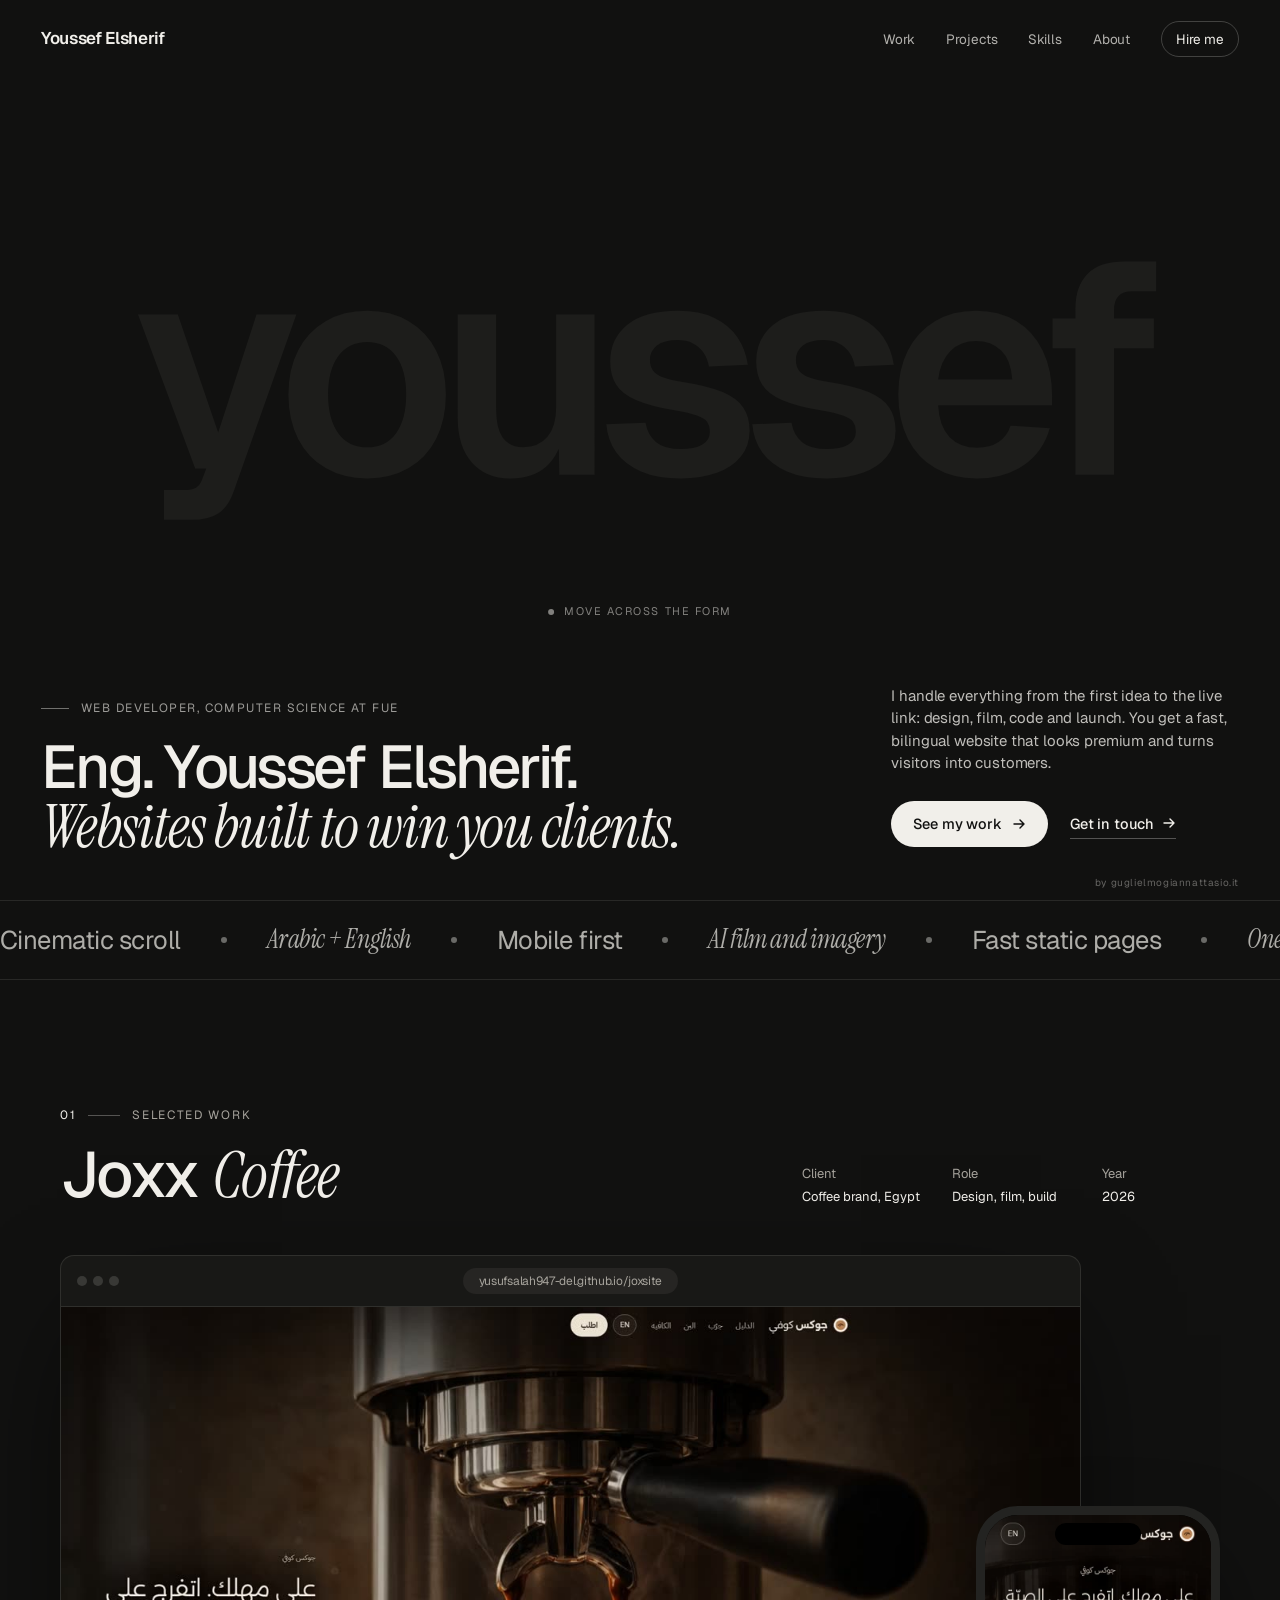
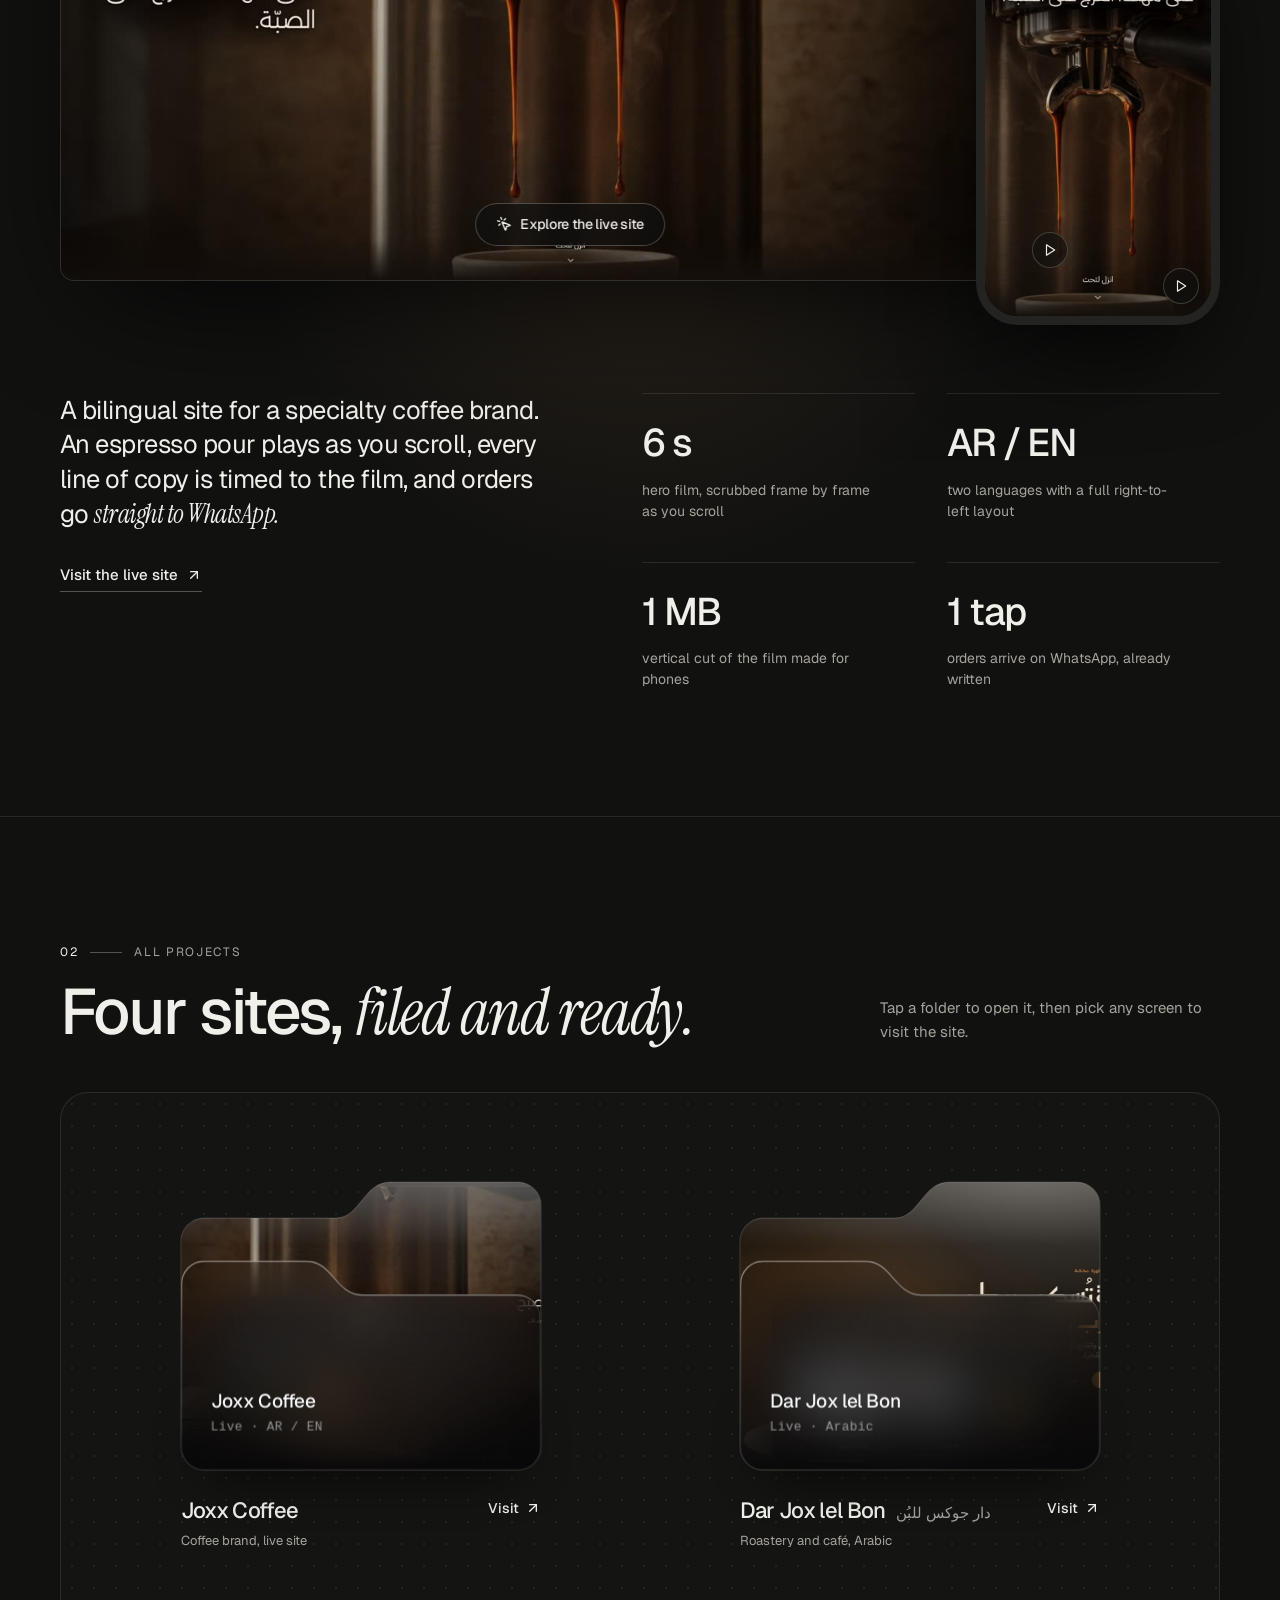
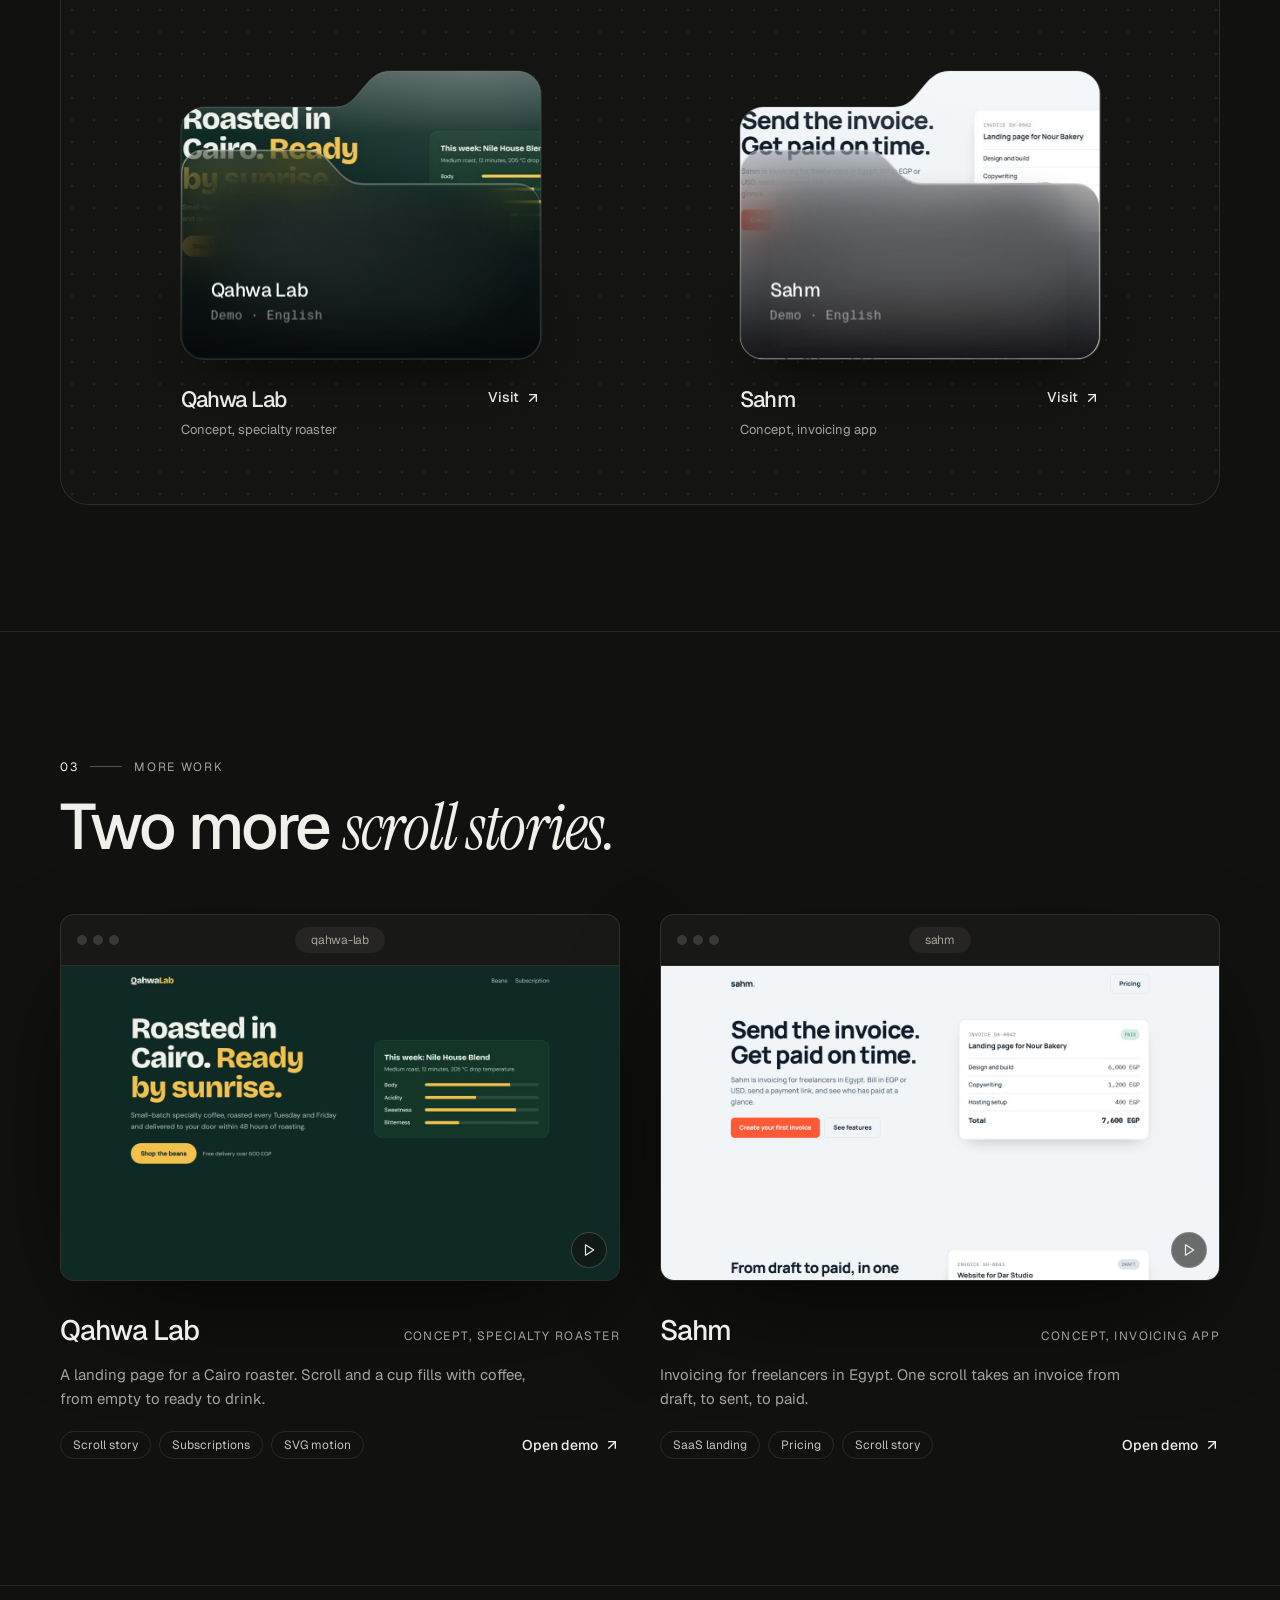
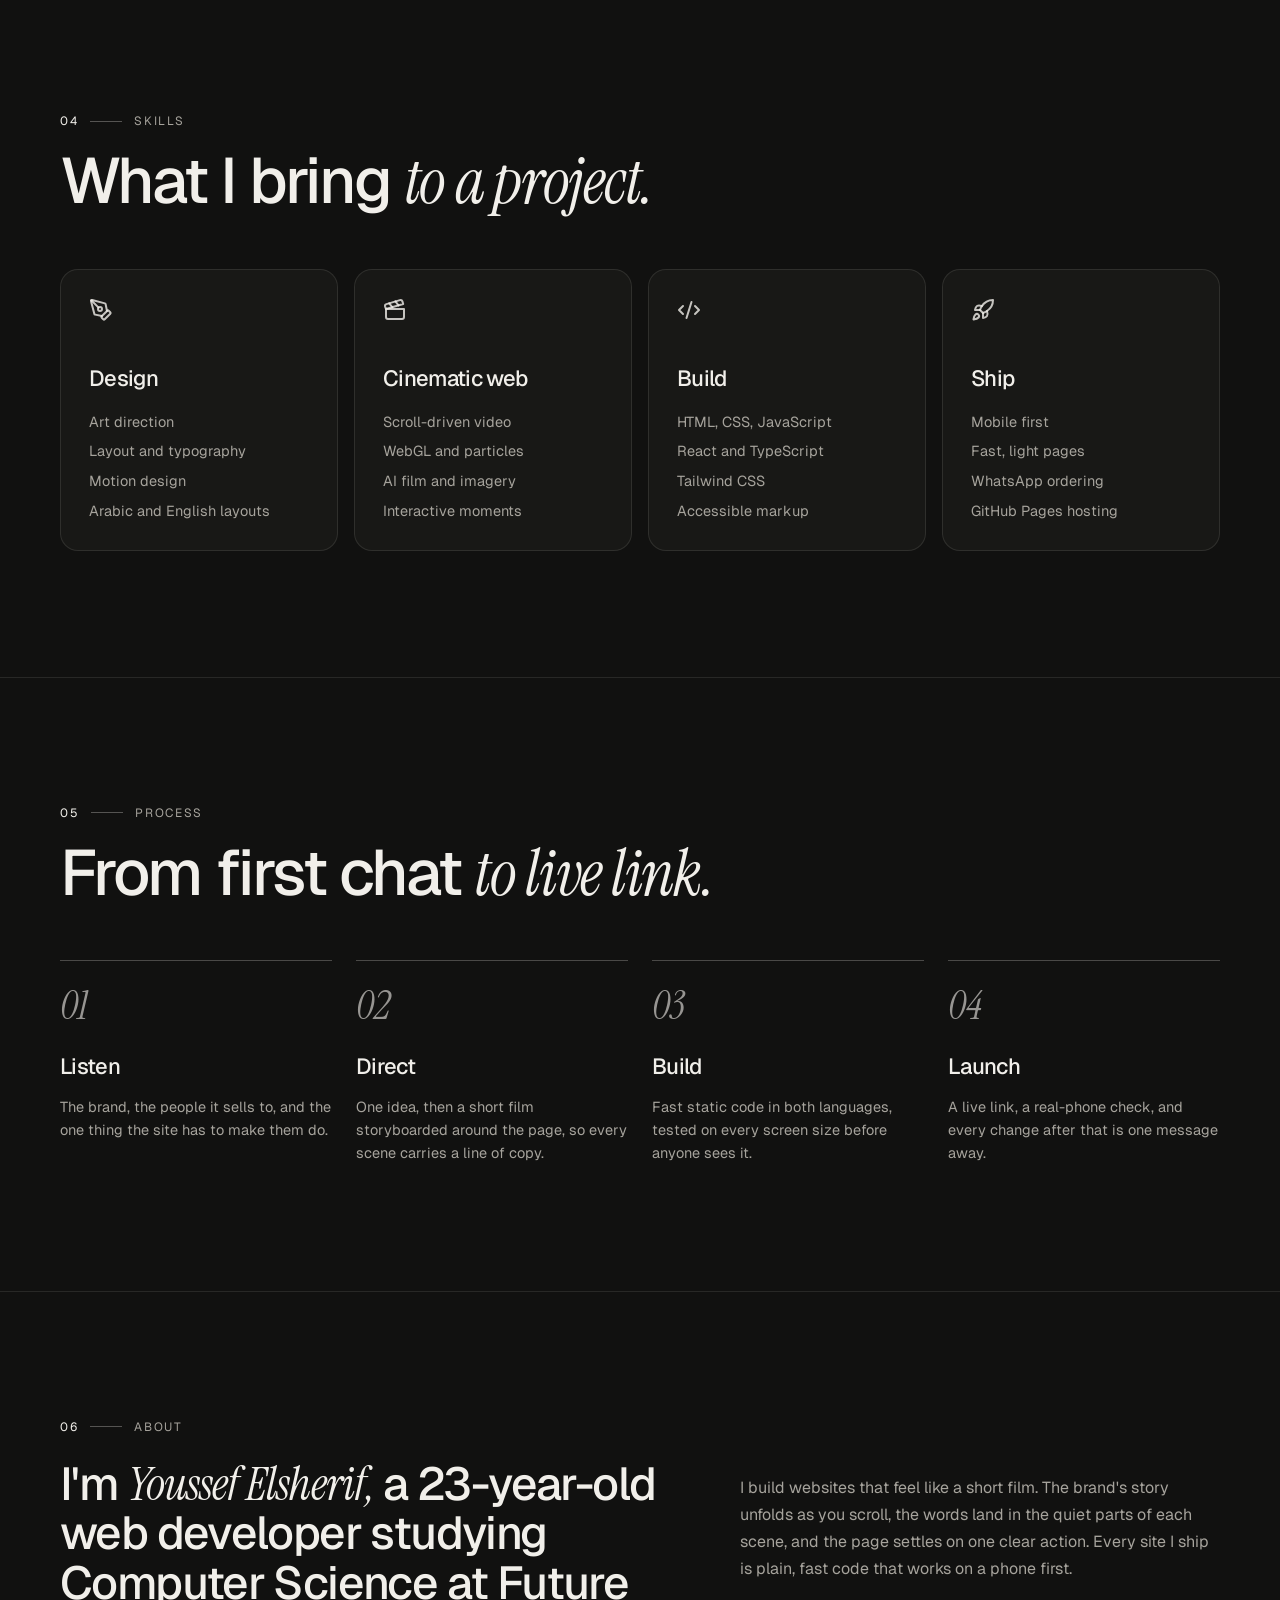
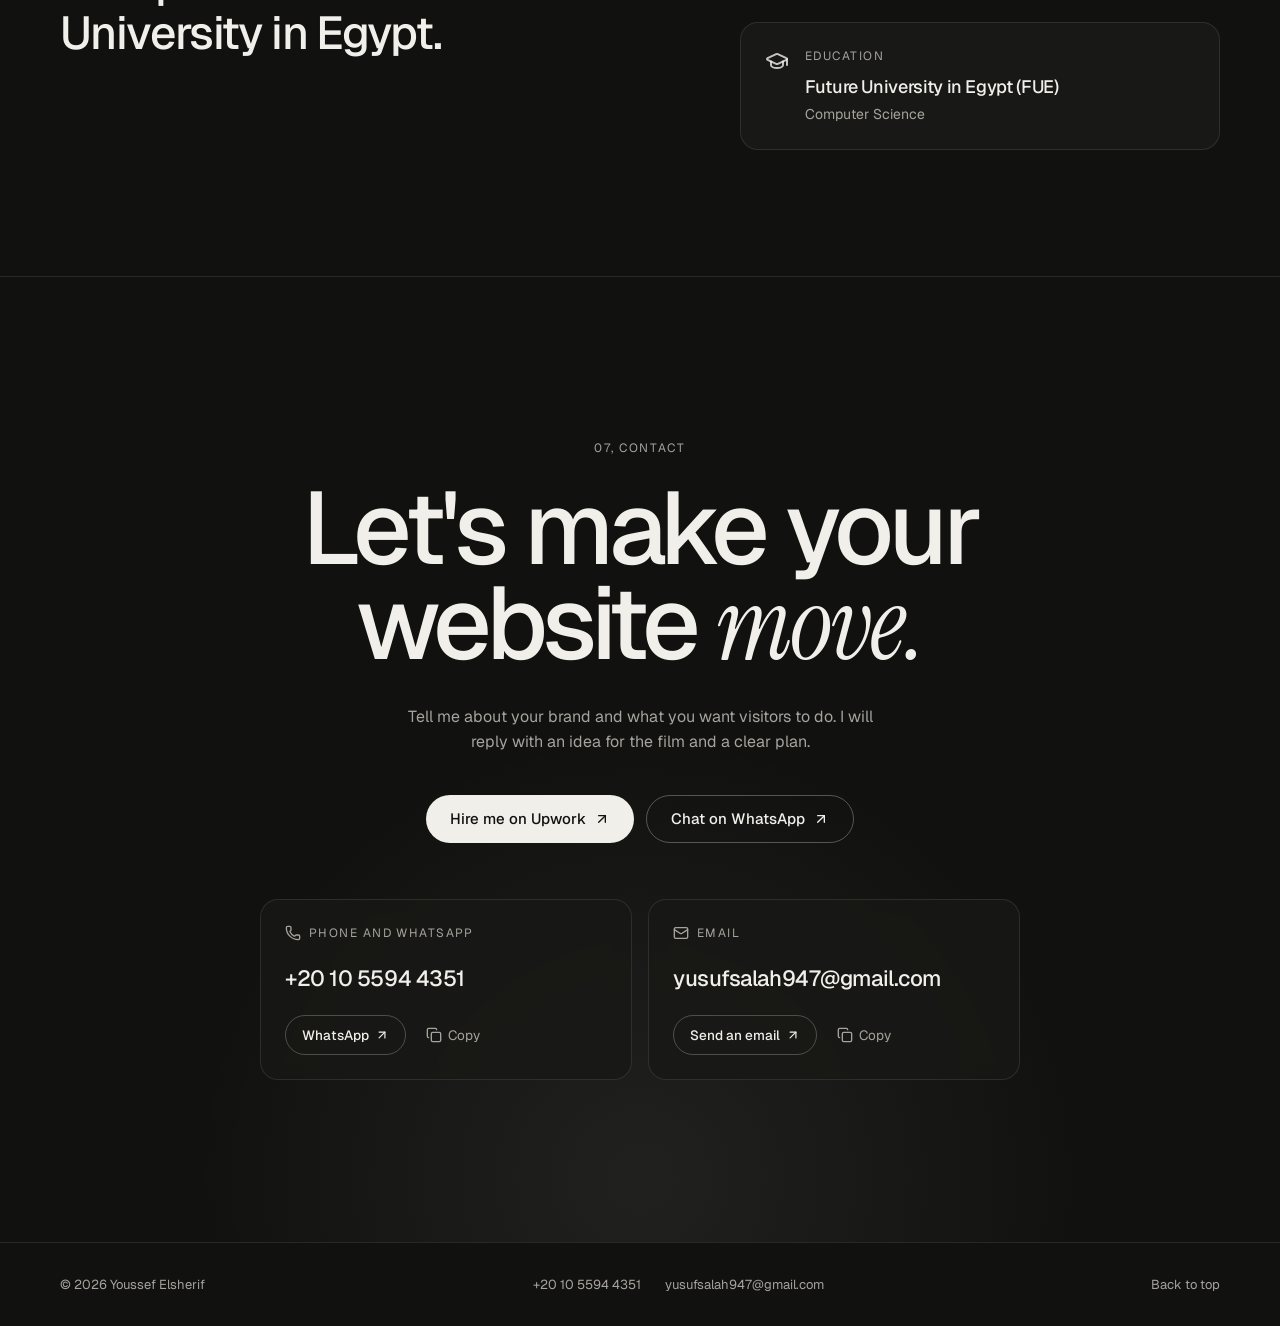
==== commit 0d7c13e3: "Add files via upload" ====
--- a/index.html
+++ b/index.html
@@ -12,8 +12,8 @@
     <link rel="preconnect" href="https://fonts.googleapis.com" />
     <link rel="preconnect" href="https://fonts.gstatic.com" crossorigin />
     <link href="https://fonts.googleapis.com/css2?family=Geist:wght@400;500;600&family=Instrument+Serif:ital@0;1&display=swap" rel="stylesheet" />
-    <script type="module" crossorigin src="./assets/index-C503Y_tK.js"></script>
-    <link rel="stylesheet" crossorigin href="./assets/index-BsNkEg0b.css">
+    <script type="module" crossorigin src="./assets/index-T17yeGyG.js"></script>
+    <link rel="stylesheet" crossorigin href="./assets/index-C3E-5F5G.css">
   </head>
   <body>
     <div id="root"></div>
--- a/assets/index-C3E-5F5G.css
+++ b/assets/index-C3E-5F5G.css
@@ -0,0 +1 @@
+@layer properties{@supports (((-webkit-hyphens:none)) and (not (margin-trim:inline))) or ((-moz-orient:inline) and (not (color:rgb(from red r g b)))){:root,:host{--shimmer-angle:20deg}*,:before,:after,::backdrop{--tw-translate-x:0;--tw-translate-y:0;--tw-translate-z:0;--tw-rotate-x:initial;--tw-rotate-y:initial;--tw-rotate-z:initial;--tw-skew-x:initial;--tw-skew-y:initial;--tw-space-y-reverse:0;--tw-border-style:solid;--tw-gradient-position:initial;--tw-gradient-from:#0000;--tw-gradient-via:#0000;--tw-gradient-to:#0000;--tw-gradient-stops:initial;--tw-gradient-via-stops:initial;--tw-gradient-from-position:0%;--tw-gradient-via-position:50%;--tw-gradient-to-position:100%;--tw-leading:initial;--tw-font-weight:initial;--tw-tracking:initial;--tw-shadow:0 0 #0000;--tw-shadow-color:initial;--tw-shadow-alpha:100%;--tw-inset-shadow:0 0 #0000;--tw-inset-shadow-color:initial;--tw-inset-shadow-alpha:100%;--tw-ring-color:initial;--tw-ring-shadow:0 0 #0000;--tw-inset-ring-color:initial;--tw-inset-ring-shadow:0 0 #0000;--tw-ring-inset:initial;--tw-ring-offset-width:0px;--tw-ring-offset-color:#fff;--tw-ring-offset-shadow:0 0 #0000;--tw-outline-style:solid;--tw-blur:initial;--tw-brightness:initial;--tw-contrast:initial;--tw-grayscale:initial;--tw-hue-rotate:initial;--tw-invert:initial;--tw-opacity:initial;--tw-saturate:initial;--tw-sepia:initial;--tw-drop-shadow:initial;--tw-drop-shadow-color:initial;--tw-drop-shadow-alpha:100%;--tw-drop-shadow-size:initial;--tw-backdrop-blur:initial;--tw-backdrop-brightness:initial;--tw-backdrop-contrast:initial;--tw-backdrop-grayscale:initial;--tw-backdrop-hue-rotate:initial;--tw-backdrop-invert:initial;--tw-backdrop-opacity:initial;--tw-backdrop-saturate:initial;--tw-backdrop-sepia:initial;--tw-duration:initial;--tw-ease:initial;--tw-scale-x:1;--tw-scale-y:1;--tw-scale-z:1;--tw-animation-delay:0s;--tw-animation-direction:normal;--tw-animation-duration:initial;--tw-animation-fill-mode:none;--tw-animation-iteration-count:1;--tw-enter-blur:0;--tw-enter-opacity:1;--tw-enter-rotate:0;--tw-enter-scale:1;--tw-enter-translate-x:0;--tw-enter-translate-y:0;--tw-exit-blur:0;--tw-exit-opacity:1;--tw-exit-rotate:0;--tw-exit-scale:1;--tw-exit-translate-x:0;--tw-exit-translate-y:0;--scroll-fade-t:0px;--scroll-fade-b:0px;--scroll-fade-s:0px;--scroll-fade-e:0px;--scroll-fade-mask:initial;--shimmer-image:initial;--shimmer-text-fill:initial}}}@layer theme{:root,:host{--font-sans:"Geist","Helvetica Neue",Arial,sans-serif;--font-serif:"Instrument Serif","Times New Roman",serif;--font-mono:ui-monospace,SFMono-Regular,Menlo,Monaco,Consolas,"Liberation Mono","Courier New",monospace;--color-black:#000;--spacing:.25rem;--font-weight-normal:400;--font-weight-medium:500;--tracking-tight:-.025em;--tracking-normal:0em;--ease-in-out:cubic-bezier(.4,0,.2,1);--blur-sm:8px;--blur-md:12px;--aspect-video:16/9;--default-transition-duration:.15s;--default-transition-timing-function:cubic-bezier(.4,0,.2,1);--default-font-family:var(--font-sans);--default-mono-font-family:var(--font-mono);--color-ink:#111110;--color-ink-2:#181816;--color-paper:#f1efea;--color-mist:#a6a39c;--color-line:#f1efea1a}}@layer base{*,:after,:before,::backdrop{box-sizing:border-box;border:0 solid;margin:0;padding:0}::file-selector-button{box-sizing:border-box;border:0 solid;margin:0;padding:0}html,:host{-webkit-text-size-adjust:100%;tab-size:4;line-height:1.5;font-family:var(--default-font-family,ui-sans-serif,system-ui,sans-serif,"Apple Color Emoji","Segoe UI Emoji","Segoe UI Symbol","Noto Color Emoji");font-feature-settings:var(--default-font-feature-settings,normal);font-variation-settings:var(--default-font-variation-settings,normal);-webkit-tap-highlight-color:transparent}hr{height:0;color:inherit;border-top-width:1px}abbr:where([title]){-webkit-text-decoration:underline dotted;text-decoration:underline dotted}h1,h2,h3,h4,h5,h6{font-size:inherit;font-weight:inherit}a{color:inherit;-webkit-text-decoration:inherit;text-decoration:inherit}b,strong{font-weight:bolder}code,kbd,samp,pre{font-family:var(--default-mono-font-family,ui-monospace,SFMono-Regular,Menlo,Monaco,Consolas,"Liberation Mono","Courier New",monospace);font-feature-settings:var(--default-mono-font-feature-settings,normal);font-variation-settings:var(--default-mono-font-variation-settings,normal);font-size:1em}small{font-size:80%}sub,sup{vertical-align:baseline;font-size:75%;line-height:0;position:relative}sub{bottom:-.25em}sup{top:-.5em}table{text-indent:0;border-color:inherit;border-collapse:collapse}:-moz-focusring{outline:auto}progress{vertical-align:baseline}summary{display:list-item}ol,ul,menu{list-style:none}img,svg,video,canvas,audio,iframe,embed,object{vertical-align:middle;display:block}img,video{max-width:100%;height:auto}button,input,select,optgroup,textarea{font:inherit;font-feature-settings:inherit;font-variation-settings:inherit;letter-spacing:inherit;color:inherit;opacity:1;background-color:#0000;border-radius:0}::file-selector-button{font:inherit;font-feature-settings:inherit;font-variation-settings:inherit;letter-spacing:inherit;color:inherit;opacity:1;background-color:#0000;border-radius:0}:where(select:is([multiple],[size])) optgroup{font-weight:bolder}:where(select:is([multiple],[size])) optgroup option{padding-inline-start:20px}::file-selector-button{margin-inline-end:4px}::placeholder{opacity:1}@supports (not ((-webkit-appearance:-apple-pay-button))) or (contain-intrinsic-size:1px){::placeholder{color:currentColor}@supports (color:color-mix(in lab,red,red)){::placeholder{color:color-mix(in oklab,currentcolor 50%,transparent)}}}textarea{resize:vertical}::-webkit-search-decoration{-webkit-appearance:none}::-webkit-date-and-time-value{min-height:1lh;text-align:inherit}::-webkit-datetime-edit{display:inline-flex}::-webkit-datetime-edit-fields-wrapper{padding:0}::-webkit-datetime-edit{padding-block:0}::-webkit-datetime-edit-year-field{padding-block:0}::-webkit-datetime-edit-month-field{padding-block:0}::-webkit-datetime-edit-day-field{padding-block:0}::-webkit-datetime-edit-hour-field{padding-block:0}::-webkit-datetime-edit-minute-field{padding-block:0}::-webkit-datetime-edit-second-field{padding-block:0}::-webkit-datetime-edit-millisecond-field{padding-block:0}::-webkit-datetime-edit-meridiem-field{padding-block:0}:-moz-ui-invalid{box-shadow:none}button,input:where([type=button],[type=reset],[type=submit]){appearance:button}::file-selector-button{appearance:button}::-webkit-inner-spin-button{height:auto}::-webkit-outer-spin-button{height:auto}[hidden]:where(:not([hidden=until-found])){display:none!important}*{border-color:var(--border);outline-color:var(--ring)}@supports (color:color-mix(in lab,red,red)){*{outline-color:color-mix(in oklab,var(--ring)50%,transparent)}}body{background-color:var(--background);color:var(--foreground)}}@layer components;@layer utilities{.\@container{container-type:inline-size}.pointer-events-none{pointer-events:none}.invisible{visibility:hidden}.visible{visibility:visible}.absolute{position:absolute}.fixed{position:fixed}.relative{position:relative}.static{position:static}.inset-0{inset:calc(var(--spacing)*0)}.top-0{top:calc(var(--spacing)*0)}.top-2{top:calc(var(--spacing)*2)}.top-\[-60px\]{top:-60px}.top-\[30\%\]{top:30%}.right-0{right:calc(var(--spacing)*0)}.right-3{right:calc(var(--spacing)*3)}.bottom-3{bottom:calc(var(--spacing)*3)}.bottom-\[-7\%\]{bottom:-7%}.bottom-\[-30vmax\]{bottom:-30vmax}.bottom-\[6\%\]{bottom:6%}.left-0{left:calc(var(--spacing)*0)}.left-1\/2{left:50%}.left-4{left:calc(var(--spacing)*4)}.z-10{z-index:10}.z-50{z-index:50}.mx-auto{margin-inline:auto}.mt-0\.5{margin-top:calc(var(--spacing)*.5)}.mt-1{margin-top:calc(var(--spacing)*1)}.mt-2{margin-top:calc(var(--spacing)*2)}.mt-3{margin-top:calc(var(--spacing)*3)}.mt-4{margin-top:calc(var(--spacing)*4)}.mt-5{margin-top:calc(var(--spacing)*5)}.mt-6{margin-top:calc(var(--spacing)*6)}.mt-7{margin-top:calc(var(--spacing)*7)}.mt-8{margin-top:calc(var(--spacing)*8)}.mt-10{margin-top:calc(var(--spacing)*10)}.mt-12{margin-top:calc(var(--spacing)*12)}.mt-14{margin-top:calc(var(--spacing)*14)}.mt-20{margin-top:calc(var(--spacing)*20)}.ml-2\.5{margin-left:calc(var(--spacing)*2.5)}.ml-auto{margin-left:auto}.block{display:block}.contents{display:contents}.flex{display:flex}.grid{display:grid}.hidden{display:none}.inline-block{display:inline-block}.inline-flex{display:inline-flex}.aspect-\[9\/16\]{aspect-ratio:9/16}.aspect-video{aspect-ratio:var(--aspect-video)}.size-1\.5{width:calc(var(--spacing)*1.5);height:calc(var(--spacing)*1.5)}.size-2\.5{width:calc(var(--spacing)*2.5);height:calc(var(--spacing)*2.5)}.size-3\.5{width:calc(var(--spacing)*3.5);height:calc(var(--spacing)*3.5)}.size-4{width:calc(var(--spacing)*4);height:calc(var(--spacing)*4)}.size-6{width:calc(var(--spacing)*6);height:calc(var(--spacing)*6)}.size-9{width:calc(var(--spacing)*9);height:calc(var(--spacing)*9)}.h-10{height:calc(var(--spacing)*10)}.h-12{height:calc(var(--spacing)*12)}.h-\[22px\]{height:22px}.h-\[60vmax\]{height:60vmax}.h-\[70vmax\]{height:70vmax}.h-px{height:1px}.w-8{width:calc(var(--spacing)*8)}.w-\[21\%\]{width:21%}.w-\[42px\]{width:42px}.w-\[60vmax\]{width:60vmax}.w-\[70vmax\]{width:70vmax}.w-\[72\%\]{width:72%}.w-\[86px\]{width:86px}.w-\[88\%\]{width:88%}.w-fit{width:fit-content}.w-full{width:100%}.w-max{width:max-content}.max-w-\[14ch\]{max-width:14ch}.max-w-\[22ch\]{max-width:22ch}.max-w-\[26ch\]{max-width:26ch}.max-w-\[30ch\]{max-width:30ch}.max-w-\[34ch\]{max-width:34ch}.max-w-\[44ch\]{max-width:44ch}.max-w-\[48ch\]{max-width:48ch}.max-w-\[70\%\]{max-width:70%}.max-w-\[300px\]{max-width:300px}.max-w-\[760px\]{max-width:760px}.max-w-\[1240px\]{max-width:1240px}.shrink-0{flex-shrink:0}.origin-top-left{transform-origin:0 0}.-translate-x-1\/2{--tw-translate-x: -50% ;translate:var(--tw-translate-x)var(--tw-translate-y)}.transform{transform:var(--tw-rotate-x,)var(--tw-rotate-y,)var(--tw-rotate-z,)var(--tw-skew-x,)var(--tw-skew-y,)}.cursor-pointer{cursor:pointer}.scroll-mt-6{scroll-margin-top:calc(var(--spacing)*6)}.grid-cols-2{grid-template-columns:repeat(2,minmax(0,1fr))}.grid-cols-3{grid-template-columns:repeat(3,minmax(0,1fr))}.flex-col{flex-direction:column}.flex-wrap{flex-wrap:wrap}.place-items-center{place-items:center}.items-center{align-items:center}.items-end{align-items:flex-end}.items-start{align-items:flex-start}.justify-between{justify-content:space-between}.justify-center{justify-content:center}.gap-1{gap:calc(var(--spacing)*1)}.gap-1\.5{gap:calc(var(--spacing)*1.5)}.gap-2{gap:calc(var(--spacing)*2)}.gap-3{gap:calc(var(--spacing)*3)}.gap-4{gap:calc(var(--spacing)*4)}.gap-5{gap:calc(var(--spacing)*5)}.gap-6{gap:calc(var(--spacing)*6)}.gap-8{gap:calc(var(--spacing)*8)}.gap-10{gap:calc(var(--spacing)*10)}.gap-12{gap:calc(var(--spacing)*12)}.gap-14{gap:calc(var(--spacing)*14)}:where(.space-y-2>:not(:last-child)){--tw-space-y-reverse:0;margin-block-start:calc(calc(var(--spacing)*2)*var(--tw-space-y-reverse));margin-block-end:calc(calc(var(--spacing)*2)*calc(1 - var(--tw-space-y-reverse)))}.gap-x-6{column-gap:calc(var(--spacing)*6)}.gap-x-8{column-gap:calc(var(--spacing)*8)}.gap-x-10{column-gap:calc(var(--spacing)*10)}.gap-y-2{row-gap:calc(var(--spacing)*2)}.gap-y-10{row-gap:calc(var(--spacing)*10)}.gap-y-12{row-gap:calc(var(--spacing)*12)}.truncate{text-overflow:ellipsis;white-space:nowrap;overflow:hidden}.overflow-hidden{overflow:hidden}.rounded-\[14px\]{border-radius:14px}.rounded-\[18px\]{border-radius:18px}.rounded-\[28px\]{border-radius:28px}.rounded-\[42px\]{border-radius:42px}.rounded-full{border-radius:3.40282e38px}.border{border-style:var(--tw-border-style);border-width:1px}.border-0{border-style:var(--tw-border-style);border-width:0}.border-\[9px\]{border-style:var(--tw-border-style);border-width:9px}.border-y{border-block-style:var(--tw-border-style);border-block-width:1px}.border-t{border-top-style:var(--tw-border-style);border-top-width:1px}.border-b{border-bottom-style:var(--tw-border-style);border-bottom-width:1px}.border-\[\#232321\]{border-color:#232321}.border-line{border-color:var(--color-line)}.border-paper\/20{border-color:#f1efea33}@supports (color:color-mix(in lab,red,red)){.border-paper\/20{border-color:color-mix(in oklab,var(--color-paper)20%,transparent)}}.border-paper\/25{border-color:#f1efea40}@supports (color:color-mix(in lab,red,red)){.border-paper\/25{border-color:color-mix(in oklab,var(--color-paper)25%,transparent)}}.border-paper\/30{border-color:#f1efea4d}@supports (color:color-mix(in lab,red,red)){.border-paper\/30{border-color:color-mix(in oklab,var(--color-paper)30%,transparent)}}.bg-black{background-color:var(--color-black)}.bg-ink{background-color:var(--color-ink)}.bg-ink-2{background-color:var(--color-ink-2)}.bg-ink-2\/60{background-color:#18181699}@supports (color:color-mix(in lab,red,red)){.bg-ink-2\/60{background-color:color-mix(in oklab,var(--color-ink-2)60%,transparent)}}.bg-ink-2\/80{background-color:#181816cc}@supports (color:color-mix(in lab,red,red)){.bg-ink-2\/80{background-color:color-mix(in oklab,var(--color-ink-2)80%,transparent)}}.bg-ink\/60{background-color:#11111099}@supports (color:color-mix(in lab,red,red)){.bg-ink\/60{background-color:color-mix(in oklab,var(--color-ink)60%,transparent)}}.bg-ink\/70{background-color:#111110b3}@supports (color:color-mix(in lab,red,red)){.bg-ink\/70{background-color:color-mix(in oklab,var(--color-ink)70%,transparent)}}.bg-paper{background-color:var(--color-paper)}.bg-paper\/15{background-color:#f1efea26}@supports (color:color-mix(in lab,red,red)){.bg-paper\/15{background-color:color-mix(in oklab,var(--color-paper)15%,transparent)}}.bg-paper\/30{background-color:#f1efea4d}@supports (color:color-mix(in lab,red,red)){.bg-paper\/30{background-color:color-mix(in oklab,var(--color-paper)30%,transparent)}}.bg-paper\/40{background-color:#f1efea66}@supports (color:color-mix(in lab,red,red)){.bg-paper\/40{background-color:color-mix(in oklab,var(--color-paper)40%,transparent)}}.bg-paper\/\[0\.06\]{background-color:#f1efea0f}@supports (color:color-mix(in lab,red,red)){.bg-paper\/\[0\.06\]{background-color:color-mix(in oklab,var(--color-paper)6%,transparent)}}.bg-gradient-to-t{--tw-gradient-position:to top in oklab;background-image:linear-gradient(var(--tw-gradient-stops))}.bg-\[radial-gradient\(closest-side\,rgba\(196\,141\,85\,0\.13\)\,transparent\)\]{background-image:radial-gradient(closest-side,#c48d5521,#0000)}.bg-\[radial-gradient\(closest-side\,rgba\(241\,239\,234\,0\.07\)\,transparent\)\]{background-image:radial-gradient(closest-side,#f1efea12,#0000)}.bg-\[radial-gradient\(rgba\(241\,239\,234\,0\.07\)_1px\,transparent_1\.4px\)\]{background-image:radial-gradient(#f1efea12 1px,#0000 1.4px)}.from-ink\/80{--tw-gradient-from:#111110cc}@supports (color:color-mix(in lab,red,red)){.from-ink\/80{--tw-gradient-from:color-mix(in oklab,var(--color-ink)80%,transparent)}}.from-ink\/80{--tw-gradient-stops:var(--tw-gradient-via-stops,var(--tw-gradient-position),var(--tw-gradient-from)var(--tw-gradient-from-position),var(--tw-gradient-to)var(--tw-gradient-to-position))}.via-ink\/10{--tw-gradient-via:#1111101a}@supports (color:color-mix(in lab,red,red)){.via-ink\/10{--tw-gradient-via:color-mix(in oklab,var(--color-ink)10%,transparent)}}.via-ink\/10{--tw-gradient-via-stops:var(--tw-gradient-position),var(--tw-gradient-from)var(--tw-gradient-from-position),var(--tw-gradient-via)var(--tw-gradient-via-position),var(--tw-gradient-to)var(--tw-gradient-to-position);--tw-gradient-stops:var(--tw-gradient-via-stops)}.to-transparent{--tw-gradient-to:transparent;--tw-gradient-stops:var(--tw-gradient-via-stops,var(--tw-gradient-position),var(--tw-gradient-from)var(--tw-gradient-from-position),var(--tw-gradient-to)var(--tw-gradient-to-position))}.bg-\[length\:22px_22px\]{background-size:22px 22px}.object-cover{object-fit:cover}.p-6{padding:calc(var(--spacing)*6)}.p-7{padding:calc(var(--spacing)*7)}.px-3{padding-inline:calc(var(--spacing)*3)}.px-4{padding-inline:calc(var(--spacing)*4)}.px-5{padding-inline:calc(var(--spacing)*5)}.px-6{padding-inline:calc(var(--spacing)*6)}.py-1{padding-block:calc(var(--spacing)*1)}.py-2{padding-block:calc(var(--spacing)*2)}.py-2\.5{padding-block:calc(var(--spacing)*2.5)}.py-3{padding-block:calc(var(--spacing)*3)}.py-5{padding-block:calc(var(--spacing)*5)}.py-8{padding-block:calc(var(--spacing)*8)}.py-\[clamp\(90px\,14vh\,160px\)\]{padding-block:clamp(90px,14vh,160px)}.py-\[clamp\(110px\,18vh\,200px\)\]{padding-block:clamp(110px,18vh,200px)}.pt-4{padding-top:calc(var(--spacing)*4)}.pt-5{padding-top:calc(var(--spacing)*5)}.pt-6{padding-top:calc(var(--spacing)*6)}.pb-1{padding-bottom:calc(var(--spacing)*1)}.pb-12{padding-bottom:calc(var(--spacing)*12)}.pb-\[6\%\]{padding-bottom:6%}.text-center{text-align:center}.text-left{text-align:left}.font-serif{font-family:var(--font-serif)}.text-\[12px\]{font-size:12px}.text-\[13\.5px\]{font-size:13.5px}.text-\[13px\]{font-size:13px}.text-\[14\.5px\]{font-size:14.5px}.text-\[14px\]{font-size:14px}.text-\[15px\]{font-size:15px}.text-\[16px\]{font-size:16px}.text-\[18px\]{font-size:18px}.text-\[22px\]{font-size:22px}.text-\[28px\]{font-size:28px}.text-\[40px\]{font-size:40px}.text-\[clamp\(18px\,2vw\,22px\)\]{font-size:clamp(18px,2vw,22px)}.text-\[clamp\(18px\,2vw\,26px\)\]{font-size:clamp(18px,2vw,26px)}.text-\[clamp\(20px\,2vw\,26px\)\]{font-size:clamp(20px,2vw,26px)}.text-\[clamp\(28px\,3vw\,40px\)\]{font-size:clamp(28px,3vw,40px)}.text-\[clamp\(30px\,3\.6vw\,50px\)\]{font-size:clamp(30px,3.6vw,50px)}.text-\[clamp\(34px\,5vw\,68px\)\]{font-size:clamp(34px,5vw,68px)}.text-\[clamp\(44px\,8vw\,120px\)\]{font-size:clamp(44px,8vw,120px)}.leading-\[0\.92\]{--tw-leading:.92;line-height:.92}.leading-\[0\.96\]{--tw-leading:.96;line-height:.96}.leading-\[1\.5\]{--tw-leading:1.5;line-height:1.5}.leading-\[1\.6\]{--tw-leading:1.6;line-height:1.6}.leading-\[1\.7\]{--tw-leading:1.7;line-height:1.7}.leading-\[1\.08\]{--tw-leading:1.08;line-height:1.08}.leading-\[1\.35\]{--tw-leading:1.35;line-height:1.35}.leading-none{--tw-leading:1;line-height:1}.font-medium{--tw-font-weight:var(--font-weight-medium);font-weight:var(--font-weight-medium)}.font-normal{--tw-font-weight:var(--font-weight-normal);font-weight:var(--font-weight-normal)}.tracking-\[-0\.02em\]{--tw-tracking:-.02em;letter-spacing:-.02em}.tracking-\[-0\.03em\]{--tw-tracking:-.03em;letter-spacing:-.03em}.tracking-\[-0\.04em\]{--tw-tracking:-.04em;letter-spacing:-.04em}.tracking-\[-0\.05em\]{--tw-tracking:-.05em;letter-spacing:-.05em}.tracking-\[-0\.035em\]{--tw-tracking:-.035em;letter-spacing:-.035em}.tracking-\[0\.12em\]{--tw-tracking:.12em;letter-spacing:.12em}.tracking-\[0\.14em\]{--tw-tracking:.14em;letter-spacing:.14em}.tracking-normal{--tw-tracking:var(--tracking-normal);letter-spacing:var(--tracking-normal)}.tracking-tight{--tw-tracking:var(--tracking-tight);letter-spacing:var(--tracking-tight)}.text-balance{text-wrap:balance}.break-all{word-break:break-all}.whitespace-nowrap{white-space:nowrap}.text-ink{color:var(--color-ink)}.text-mist{color:var(--color-mist)}.text-paper{color:var(--color-paper)}.text-paper\/60{color:#f1efea99}@supports (color:color-mix(in lab,red,red)){.text-paper\/60{color:color-mix(in oklab,var(--color-paper)60%,transparent)}}.text-paper\/70{color:#f1efeab3}@supports (color:color-mix(in lab,red,red)){.text-paper\/70{color:color-mix(in oklab,var(--color-paper)70%,transparent)}}.text-paper\/80{color:#f1efeacc}@supports (color:color-mix(in lab,red,red)){.text-paper\/80{color:color-mix(in oklab,var(--color-paper)80%,transparent)}}.uppercase{text-transform:uppercase}.italic{font-style:italic}.opacity-60{opacity:.6}.opacity-100{opacity:1}.shadow-\[0_40px_100px_-30px_rgba\(0\,0\,0\,0\.95\)\]{--tw-shadow:0 40px 100px -30px var(--tw-shadow-color,#000000f2);box-shadow:var(--tw-inset-shadow),var(--tw-inset-ring-shadow),var(--tw-ring-offset-shadow),var(--tw-ring-shadow),var(--tw-shadow)}.shadow-\[0_40px_120px_-40px_rgba\(0\,0\,0\,0\.9\)\]{--tw-shadow:0 40px 120px -40px var(--tw-shadow-color,#000000e6);box-shadow:var(--tw-inset-shadow),var(--tw-inset-ring-shadow),var(--tw-ring-offset-shadow),var(--tw-ring-shadow),var(--tw-shadow)}.outline{outline-style:var(--tw-outline-style);outline-width:1px}.filter{filter:var(--tw-blur,)var(--tw-brightness,)var(--tw-contrast,)var(--tw-grayscale,)var(--tw-hue-rotate,)var(--tw-invert,)var(--tw-saturate,)var(--tw-sepia,)var(--tw-drop-shadow,)}.backdrop-blur-md{--tw-backdrop-blur:blur(var(--blur-md));-webkit-backdrop-filter:var(--tw-backdrop-blur,)var(--tw-backdrop-brightness,)var(--tw-backdrop-contrast,)var(--tw-backdrop-grayscale,)var(--tw-backdrop-hue-rotate,)var(--tw-backdrop-invert,)var(--tw-backdrop-opacity,)var(--tw-backdrop-saturate,)var(--tw-backdrop-sepia,);backdrop-filter:var(--tw-backdrop-blur,)var(--tw-backdrop-brightness,)var(--tw-backdrop-contrast,)var(--tw-backdrop-grayscale,)var(--tw-backdrop-hue-rotate,)var(--tw-backdrop-invert,)var(--tw-backdrop-opacity,)var(--tw-backdrop-saturate,)var(--tw-backdrop-sepia,)}.backdrop-blur-sm{--tw-backdrop-blur:blur(var(--blur-sm));-webkit-backdrop-filter:var(--tw-backdrop-blur,)var(--tw-backdrop-brightness,)var(--tw-backdrop-contrast,)var(--tw-backdrop-grayscale,)var(--tw-backdrop-hue-rotate,)var(--tw-backdrop-invert,)var(--tw-backdrop-opacity,)var(--tw-backdrop-saturate,)var(--tw-backdrop-sepia,);backdrop-filter:var(--tw-backdrop-blur,)var(--tw-backdrop-brightness,)var(--tw-backdrop-contrast,)var(--tw-backdrop-grayscale,)var(--tw-backdrop-hue-rotate,)var(--tw-backdrop-invert,)var(--tw-backdrop-opacity,)var(--tw-backdrop-saturate,)var(--tw-backdrop-sepia,)}.backdrop-filter{-webkit-backdrop-filter:var(--tw-backdrop-blur,)var(--tw-backdrop-brightness,)var(--tw-backdrop-contrast,)var(--tw-backdrop-grayscale,)var(--tw-backdrop-hue-rotate,)var(--tw-backdrop-invert,)var(--tw-backdrop-opacity,)var(--tw-backdrop-saturate,)var(--tw-backdrop-sepia,);backdrop-filter:var(--tw-backdrop-blur,)var(--tw-backdrop-brightness,)var(--tw-backdrop-contrast,)var(--tw-backdrop-grayscale,)var(--tw-backdrop-hue-rotate,)var(--tw-backdrop-invert,)var(--tw-backdrop-opacity,)var(--tw-backdrop-saturate,)var(--tw-backdrop-sepia,)}.transition{transition-property:color,background-color,border-color,outline-color,text-decoration-color,fill,stroke,--tw-gradient-from,--tw-gradient-via,--tw-gradient-to,opacity,box-shadow,transform,translate,scale,rotate,filter,-webkit-backdrop-filter,backdrop-filter,display,visibility,content-visibility,overlay,pointer-events;transition-timing-function:var(--tw-ease,var(--default-transition-timing-function));transition-duration:var(--tw-duration,var(--default-transition-duration))}.transition-\[border-color\,transform\]{transition-property:border-color,transform;transition-timing-function:var(--tw-ease,var(--default-transition-timing-function));transition-duration:var(--tw-duration,var(--default-transition-duration))}.transition-\[top\]{transition-property:top;transition-timing-function:var(--tw-ease,var(--default-transition-timing-function));transition-duration:var(--tw-duration,var(--default-transition-duration))}.transition-all{transition-property:all;transition-timing-function:var(--tw-ease,var(--default-transition-timing-function));transition-duration:var(--tw-duration,var(--default-transition-duration))}.transition-colors{transition-property:color,background-color,border-color,outline-color,text-decoration-color,fill,stroke,--tw-gradient-from,--tw-gradient-via,--tw-gradient-to;transition-timing-function:var(--tw-ease,var(--default-transition-timing-function));transition-duration:var(--tw-duration,var(--default-transition-duration))}.transition-opacity{transition-property:opacity;transition-timing-function:var(--tw-ease,var(--default-transition-timing-function));transition-duration:var(--tw-duration,var(--default-transition-duration))}.transition-transform{transition-property:transform,translate,scale,rotate;transition-timing-function:var(--tw-ease,var(--default-transition-timing-function));transition-duration:var(--tw-duration,var(--default-transition-duration))}.duration-300{--tw-duration:.3s;transition-duration:.3s}.duration-500{--tw-duration:.5s;transition-duration:.5s}.duration-700{--tw-duration:.7s;transition-duration:.7s}.ease-\[cubic-bezier\(\.2\,\.7\,\.2\,1\)\]{--tw-ease:cubic-bezier(.2,.7,.2,1);transition-timing-function:cubic-bezier(.2,.7,.2,1)}.ease-in-out{--tw-ease:var(--ease-in-out);transition-timing-function:var(--ease-in-out)}.outline-none{--tw-outline-style:none;outline-style:none}.fade-out{--tw-exit-opacity:0}.running{animation-play-state:running}@media(hover:hover){.group-hover\:translate-x-0\.5:is(:where(.group):hover *){--tw-translate-x:calc(var(--spacing)*.5);translate:var(--tw-translate-x)var(--tw-translate-y)}.group-hover\:-translate-y-0\.5:is(:where(.group):hover *){--tw-translate-y:calc(var(--spacing)*-.5);translate:var(--tw-translate-x)var(--tw-translate-y)}.group-hover\:-translate-y-1\.5:is(:where(.group):hover *){--tw-translate-y:calc(var(--spacing)*-1.5);translate:var(--tw-translate-x)var(--tw-translate-y)}.group-hover\:scale-110:is(:where(.group):hover *){--tw-scale-x:110%;--tw-scale-y:110%;--tw-scale-z:110%;scale:var(--tw-scale-x)var(--tw-scale-y)}.group-hover\:rotate-\[-8deg\]:is(:where(.group):hover *){rotate:-8deg}.group-hover\:border-paper\/60:is(:where(.group):hover *){border-color:#f1efea99}@supports (color:color-mix(in lab,red,red)){.group-hover\:border-paper\/60:is(:where(.group):hover *){border-color:color-mix(in oklab,var(--color-paper)60%,transparent)}}.group-hover\:bg-ink\/90:is(:where(.group):hover *){background-color:#111110e6}@supports (color:color-mix(in lab,red,red)){.group-hover\:bg-ink\/90:is(:where(.group):hover *){background-color:color-mix(in oklab,var(--color-ink)90%,transparent)}}.hover\:-translate-y-0\.5:hover{--tw-translate-y:calc(var(--spacing)*-.5);translate:var(--tw-translate-x)var(--tw-translate-y)}.hover\:-translate-y-1:hover{--tw-translate-y:calc(var(--spacing)*-1);translate:var(--tw-translate-x)var(--tw-translate-y)}.hover\:border-paper:hover{border-color:var(--color-paper)}.hover\:border-paper\/30:hover{border-color:#f1efea4d}@supports (color:color-mix(in lab,red,red)){.hover\:border-paper\/30:hover{border-color:color-mix(in oklab,var(--color-paper)30%,transparent)}}.hover\:border-paper\/60:hover{border-color:#f1efea99}@supports (color:color-mix(in lab,red,red)){.hover\:border-paper\/60:hover{border-color:color-mix(in oklab,var(--color-paper)60%,transparent)}}.hover\:bg-ink\/90:hover{background-color:#111110e6}@supports (color:color-mix(in lab,red,red)){.hover\:bg-ink\/90:hover{background-color:color-mix(in oklab,var(--color-ink)90%,transparent)}}.hover\:text-paper:hover{color:var(--color-paper)}.hover\:opacity-70:hover{opacity:.7}.hover\:opacity-75:hover{opacity:.75}.hover\:opacity-100:hover{opacity:1}}.focus\:top-4:focus{top:calc(var(--spacing)*4)}@media(min-width:40rem){.sm\:grid-cols-2{grid-template-columns:repeat(2,minmax(0,1fr))}.sm\:flex-row{flex-direction:row}.sm\:items-baseline{align-items:baseline}.sm\:justify-between{justify-content:space-between}.sm\:gap-4{gap:calc(var(--spacing)*4)}.sm\:px-8{padding-inline:calc(var(--spacing)*8)}.sm\:px-10{padding-inline:calc(var(--spacing)*10)}}@media(min-width:48rem){.md\:mt-28{margin-top:calc(var(--spacing)*28)}.md\:block{display:block}.md\:hidden{display:none}.md\:grid-cols-2{grid-template-columns:repeat(2,minmax(0,1fr))}.md\:grid-cols-4{grid-template-columns:repeat(4,minmax(0,1fr))}.md\:gap-6{gap:calc(var(--spacing)*6)}.md\:gap-10{gap:calc(var(--spacing)*10)}.md\:pb-16{padding-bottom:calc(var(--spacing)*16)}}@media(min-width:64rem){.lg\:grid-cols-4{grid-template-columns:repeat(4,minmax(0,1fr))}.lg\:grid-cols-\[1\.25fr_1fr\]{grid-template-columns:1.25fr 1fr}.lg\:grid-cols-\[1fr_1\.15fr\]{grid-template-columns:1fr 1.15fr}.lg\:gap-20{gap:calc(var(--spacing)*20)}.lg\:px-10{padding-inline:calc(var(--spacing)*10)}.lg\:pt-14{padding-top:calc(var(--spacing)*14)}}}@property --tw-animation-delay{syntax:"*";inherits:false;initial-value:0s}@property --tw-animation-direction{syntax:"*";inherits:false;initial-value:normal}@property --tw-animation-duration{syntax:"*";inherits:false}@property --tw-animation-fill-mode{syntax:"*";inherits:false;initial-value:none}@property --tw-animation-iteration-count{syntax:"*";inherits:false;initial-value:1}@property --tw-enter-blur{syntax:"*";inherits:false;initial-value:0}@property --tw-enter-opacity{syntax:"*";inherits:false;initial-value:1}@property --tw-enter-rotate{syntax:"*";inherits:false;initial-value:0}@property --tw-enter-scale{syntax:"*";inherits:false;initial-value:1}@property --tw-enter-translate-x{syntax:"*";inherits:false;initial-value:0}@property --tw-enter-translate-y{syntax:"*";inherits:false;initial-value:0}@property --tw-exit-blur{syntax:"*";inherits:false;initial-value:0}@property --tw-exit-opacity{syntax:"*";inherits:false;initial-value:1}@property --tw-exit-rotate{syntax:"*";inherits:false;initial-value:0}@property --tw-exit-scale{syntax:"*";inherits:false;initial-value:1}@property --tw-exit-translate-x{syntax:"*";inherits:false;initial-value:0}@property --tw-exit-translate-y{syntax:"*";inherits:false;initial-value:0}@property --scroll-fade-t{syntax:"<length-percentage>";inherits:false;initial-value:0}@property --scroll-fade-b{syntax:"<length-percentage>";inherits:false;initial-value:0}@property --scroll-fade-s{syntax:"<length-percentage>";inherits:false;initial-value:0}@property --scroll-fade-e{syntax:"<length-percentage>";inherits:false;initial-value:0}@property --scroll-fade-mask{syntax:"*";inherits:false}@property --shimmer-angle{syntax:"<angle>";inherits:true;initial-value:20deg}@property --shimmer-image{syntax:"*";inherits:false}@property --shimmer-text-fill{syntax:"*";inherits:false}@media(prefers-reduced-motion:reduce){.shimmer{-webkit-text-fill-color:currentColor;background-image:none;animation:none}}:root{--radius:.625rem;--background:oklch(100% 0 0);--foreground:oklch(14.5% 0 0);--card:oklch(100% 0 0);--card-foreground:oklch(14.5% 0 0);--popover:oklch(100% 0 0);--popover-foreground:oklch(14.5% 0 0);--primary:oklch(20.5% 0 0);--primary-foreground:oklch(98.5% 0 0);--secondary:oklch(97% 0 0);--secondary-foreground:oklch(20.5% 0 0);--muted:oklch(97% 0 0);--muted-foreground:oklch(55.6% 0 0);--accent:oklch(97% 0 0);--accent-foreground:oklch(20.5% 0 0);--destructive:oklch(57.7% .245 27.325);--border:oklch(92.2% 0 0);--input:oklch(92.2% 0 0);--ring:oklch(70.8% 0 0);--chart-1:oklch(87% 0 0);--chart-2:oklch(55.6% 0 0);--chart-3:oklch(43.9% 0 0);--chart-4:oklch(37.1% 0 0);--chart-5:oklch(26.9% 0 0);--sidebar:oklch(98.5% 0 0);--sidebar-foreground:oklch(14.5% 0 0);--sidebar-primary:oklch(20.5% 0 0);--sidebar-primary-foreground:oklch(98.5% 0 0);--sidebar-accent:oklch(97% 0 0);--sidebar-accent-foreground:oklch(20.5% 0 0);--sidebar-border:oklch(92.2% 0 0);--sidebar-ring:oklch(70.8% 0 0)}.dark{--background:#111110;--foreground:#f1efea;--card:oklch(20.5% 0 0);--card-foreground:oklch(98.5% 0 0);--popover:oklch(20.5% 0 0);--popover-foreground:oklch(98.5% 0 0);--primary:oklch(92.2% 0 0);--primary-foreground:oklch(20.5% 0 0);--secondary:oklch(26.9% 0 0);--secondary-foreground:oklch(98.5% 0 0);--muted:oklch(26.9% 0 0);--muted-foreground:#a6a39c;--accent:oklch(26.9% 0 0);--accent-foreground:oklch(98.5% 0 0);--destructive:oklch(70.4% .191 22.216);--border:#f1efea1a;--input:oklch(100% 0 0/.15);--ring:oklch(55.6% 0 0);--chart-1:oklch(87% 0 0);--chart-2:oklch(55.6% 0 0);--chart-3:oklch(43.9% 0 0);--chart-4:oklch(37.1% 0 0);--chart-5:oklch(26.9% 0 0);--sidebar:oklch(20.5% 0 0);--sidebar-foreground:oklch(98.5% 0 0);--sidebar-primary:oklch(48.8% .243 264.376);--sidebar-primary-foreground:oklch(98.5% 0 0);--sidebar-accent:oklch(26.9% 0 0);--sidebar-accent-foreground:oklch(98.5% 0 0);--sidebar-border:oklch(100% 0 0/.1);--sidebar-ring:oklch(55.6% 0 0)}html{scroll-behavior:smooth;overflow-x:clip}body{font-family:var(--font-sans);color:#f1efea;-webkit-font-smoothing:antialiased;background:#111110;overflow-x:clip}::selection{color:#111110;background:#f1efea}:focus-visible{outline-offset:4px;outline:2px solid #f1efea}.sh-root .sh-h1{font-size:clamp(38px,min(4.7cqw,9.5cqh),92px);line-height:.98}.sh-root .sh-content{grid-template-columns:minmax(0,2.3fr) minmax(0,1fr)}@container (max-width:1023px){.sh-root .sh-h1{font-size:clamp(36px,min(7.4cqw,7cqh),72px)}.sh-root .sh-content{grid-template-columns:1fr}}@container (max-width:639px){.sh-root .sh-h1{font-size:clamp(32px,min(10.2cqw,6.4cqh),48px);line-height:1}}@container (max-width:639px) and (max-height:600px){.sh-root .sh-eyebrow{display:none}}.rv{opacity:0;transition:opacity 1s cubic-bezier(.2,.7,.2,1),transform 1s cubic-bezier(.2,.7,.2,1);transition-delay:calc(var(--d,0)*90ms);transform:translateY(26px)}[data-in=true] .rv,.rv[data-in=true]{opacity:1;transform:none}@keyframes belt{to{transform:translate(-50%)}}.belt{animation:48s linear infinite belt}@keyframes drift{50%{transform:translate(6%,-4%)scale(1.08)}}.glow{animation:22s ease-in-out -6s infinite drift}@media(prefers-reduced-motion:reduce){html{scroll-behavior:auto}.rv{opacity:1;transition:none;transform:none}.belt,.glow{animation:none}}body .gf-root{font-family:var(--font-sans)}body .gf-root img.gf-art{width:364px;height:296px}@property --tw-translate-x{syntax:"*";inherits:false;initial-value:0}@property --tw-translate-y{syntax:"*";inherits:false;initial-value:0}@property --tw-translate-z{syntax:"*";inherits:false;initial-value:0}@property --tw-rotate-x{syntax:"*";inherits:false}@property --tw-rotate-y{syntax:"*";inherits:false}@property --tw-rotate-z{syntax:"*";inherits:false}@property --tw-skew-x{syntax:"*";inherits:false}@property --tw-skew-y{syntax:"*";inherits:false}@property --tw-space-y-reverse{syntax:"*";inherits:false;initial-value:0}@property --tw-border-style{syntax:"*";inherits:false;initial-value:solid}@property --tw-gradient-position{syntax:"*";inherits:false}@property --tw-gradient-from{syntax:"<color>";inherits:false;initial-value:#0000}@property --tw-gradient-via{syntax:"<color>";inherits:false;initial-value:#0000}@property --tw-gradient-to{syntax:"<color>";inherits:false;initial-value:#0000}@property --tw-gradient-stops{syntax:"*";inherits:false}@property --tw-gradient-via-stops{syntax:"*";inherits:false}@property --tw-gradient-from-position{syntax:"<length-percentage>";inherits:false;initial-value:0%}@property --tw-gradient-via-position{syntax:"<length-percentage>";inherits:false;initial-value:50%}@property --tw-gradient-to-position{syntax:"<length-percentage>";inherits:false;initial-value:100%}@property --tw-leading{syntax:"*";inherits:false}@property --tw-font-weight{syntax:"*";inherits:false}@property --tw-tracking{syntax:"*";inherits:false}@property --tw-shadow{syntax:"*";inherits:false;initial-value:0 0 #0000}@property --tw-shadow-color{syntax:"*";inherits:false}@property --tw-shadow-alpha{syntax:"<percentage>";inherits:false;initial-value:100%}@property --tw-inset-shadow{syntax:"*";inherits:false;initial-value:0 0 #0000}@property --tw-inset-shadow-color{syntax:"*";inherits:false}@property --tw-inset-shadow-alpha{syntax:"<percentage>";inherits:false;initial-value:100%}@property --tw-ring-color{syntax:"*";inherits:false}@property --tw-ring-shadow{syntax:"*";inherits:false;initial-value:0 0 #0000}@property --tw-inset-ring-color{syntax:"*";inherits:false}@property --tw-inset-ring-shadow{syntax:"*";inherits:false;initial-value:0 0 #0000}@property --tw-ring-inset{syntax:"*";inherits:false}@property --tw-ring-offset-width{syntax:"<length>";inherits:false;initial-value:0}@property --tw-ring-offset-color{syntax:"*";inherits:false;initial-value:#fff}@property --tw-ring-offset-shadow{syntax:"*";inherits:false;initial-value:0 0 #0000}@property --tw-outline-style{syntax:"*";inherits:false;initial-value:solid}@property --tw-blur{syntax:"*";inherits:false}@property --tw-brightness{syntax:"*";inherits:false}@property --tw-contrast{syntax:"*";inherits:false}@property --tw-grayscale{syntax:"*";inherits:false}@property --tw-hue-rotate{syntax:"*";inherits:false}@property --tw-invert{syntax:"*";inherits:false}@property --tw-opacity{syntax:"*";inherits:false}@property --tw-saturate{syntax:"*";inherits:false}@property --tw-sepia{syntax:"*";inherits:false}@property --tw-drop-shadow{syntax:"*";inherits:false}@property --tw-drop-shadow-color{syntax:"*";inherits:false}@property --tw-drop-shadow-alpha{syntax:"<percentage>";inherits:false;initial-value:100%}@property --tw-drop-shadow-size{syntax:"*";inherits:false}@property --tw-backdrop-blur{syntax:"*";inherits:false}@property --tw-backdrop-brightness{syntax:"*";inherits:false}@property --tw-backdrop-contrast{syntax:"*";inherits:false}@property --tw-backdrop-grayscale{syntax:"*";inherits:false}@property --tw-backdrop-hue-rotate{syntax:"*";inherits:false}@property --tw-backdrop-invert{syntax:"*";inherits:false}@property --tw-backdrop-opacity{syntax:"*";inherits:false}@property --tw-backdrop-saturate{syntax:"*";inherits:false}@property --tw-backdrop-sepia{syntax:"*";inherits:false}@property --tw-duration{syntax:"*";inherits:false}@property --tw-ease{syntax:"*";inherits:false}@property --tw-scale-x{syntax:"*";inherits:false;initial-value:1}@property --tw-scale-y{syntax:"*";inherits:false;initial-value:1}@property --tw-scale-z{syntax:"*";inherits:false;initial-value:1}
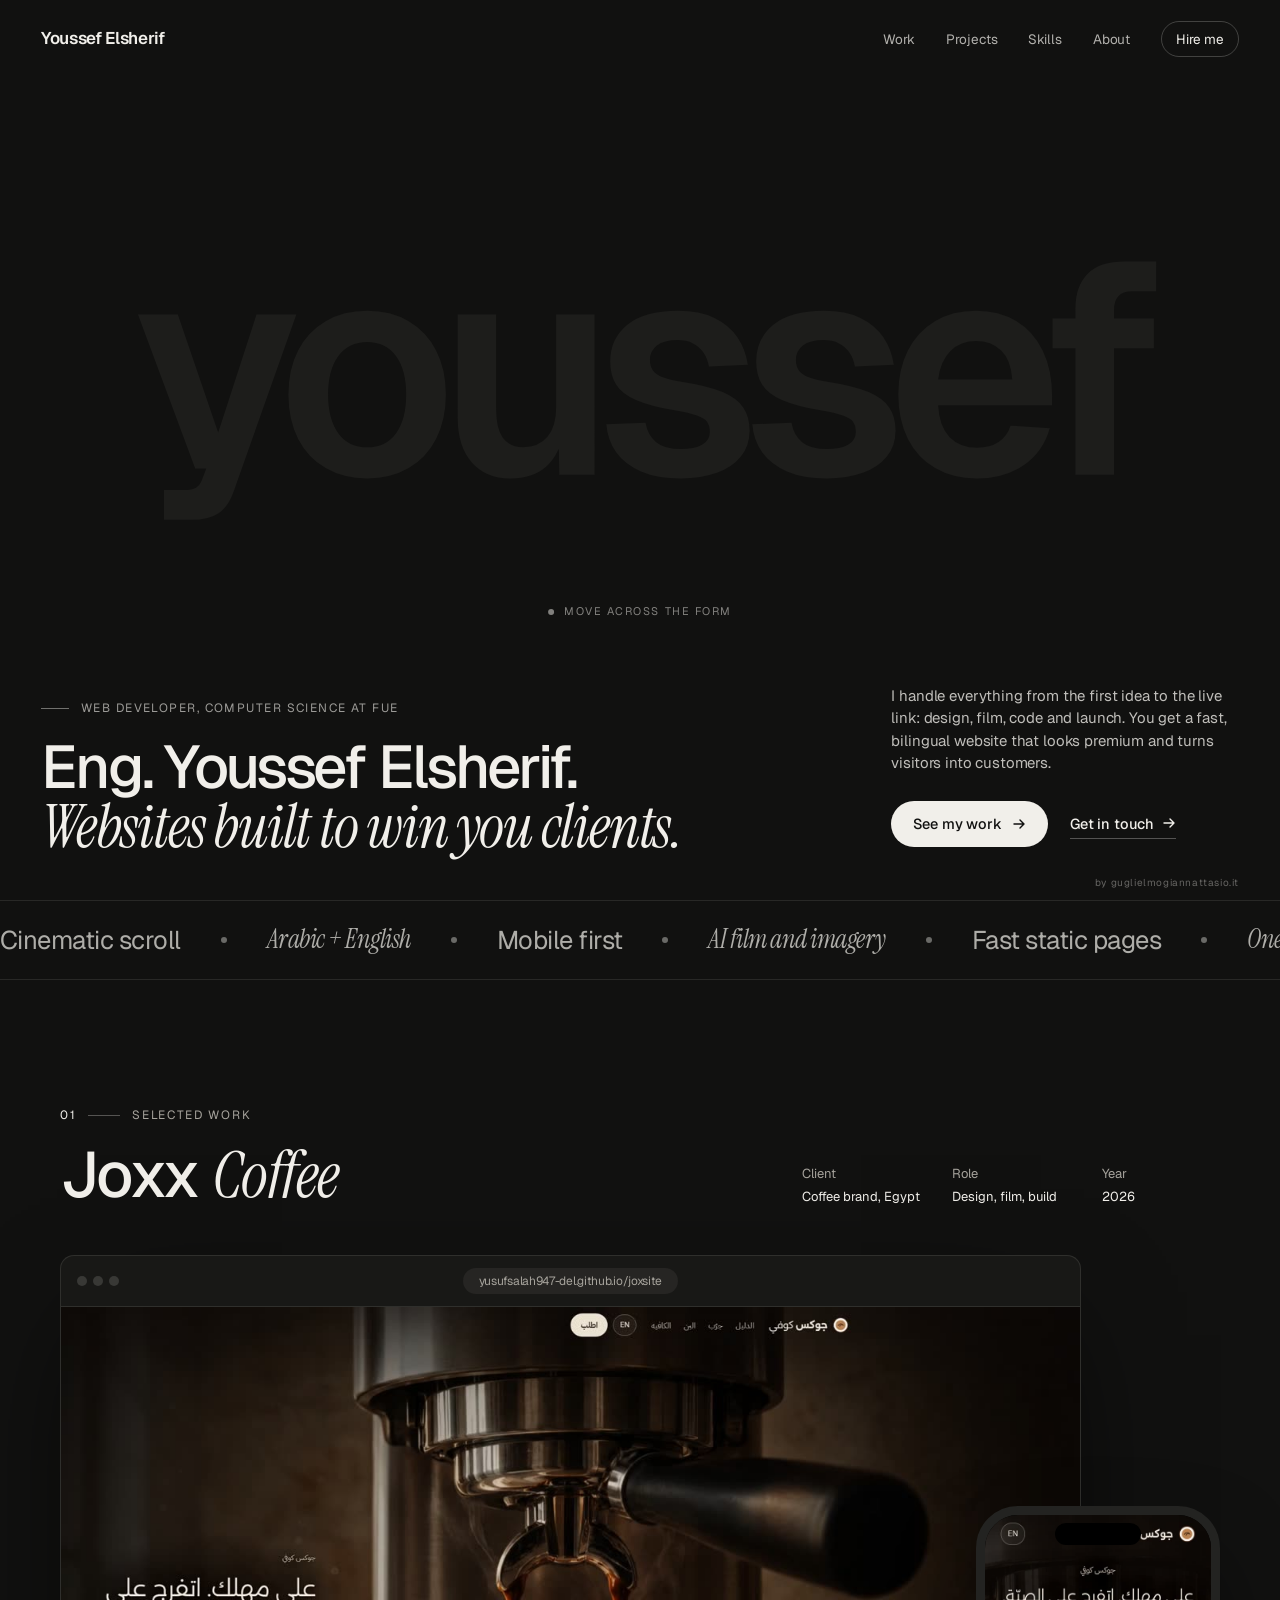
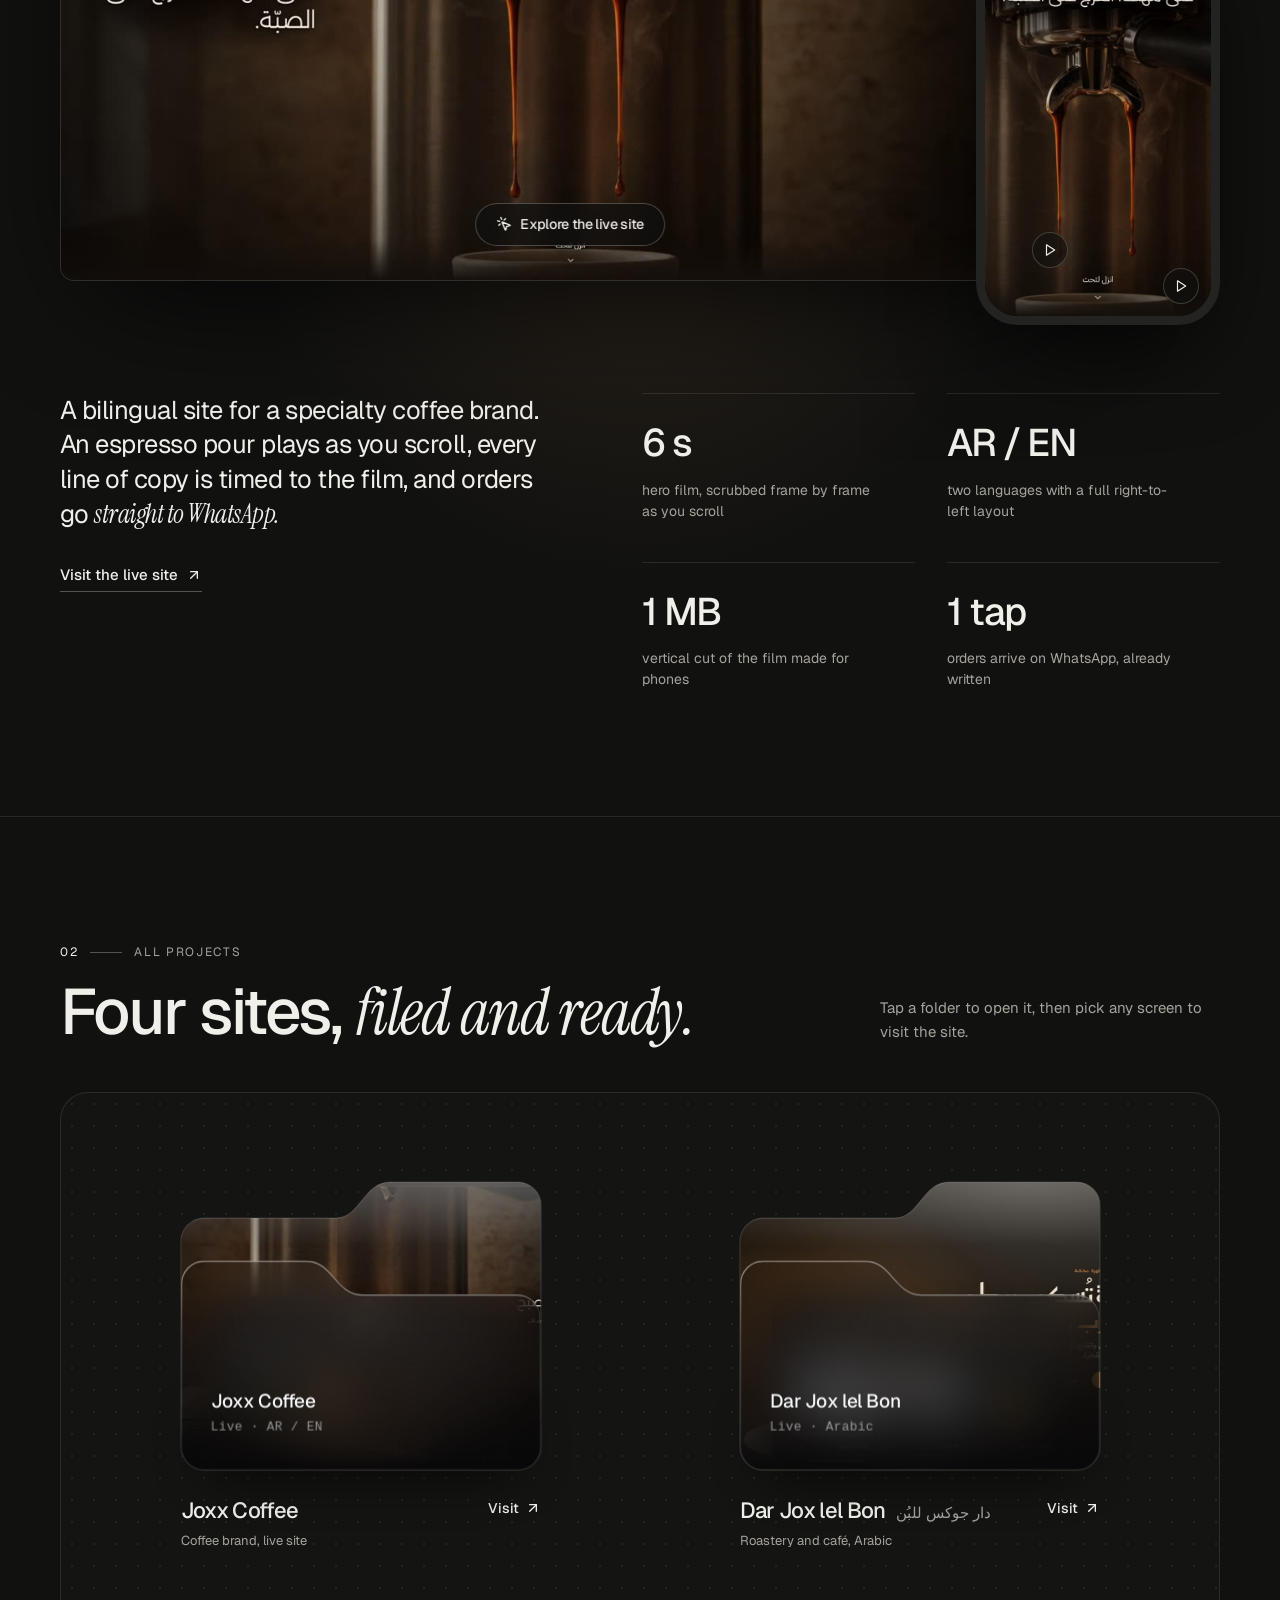
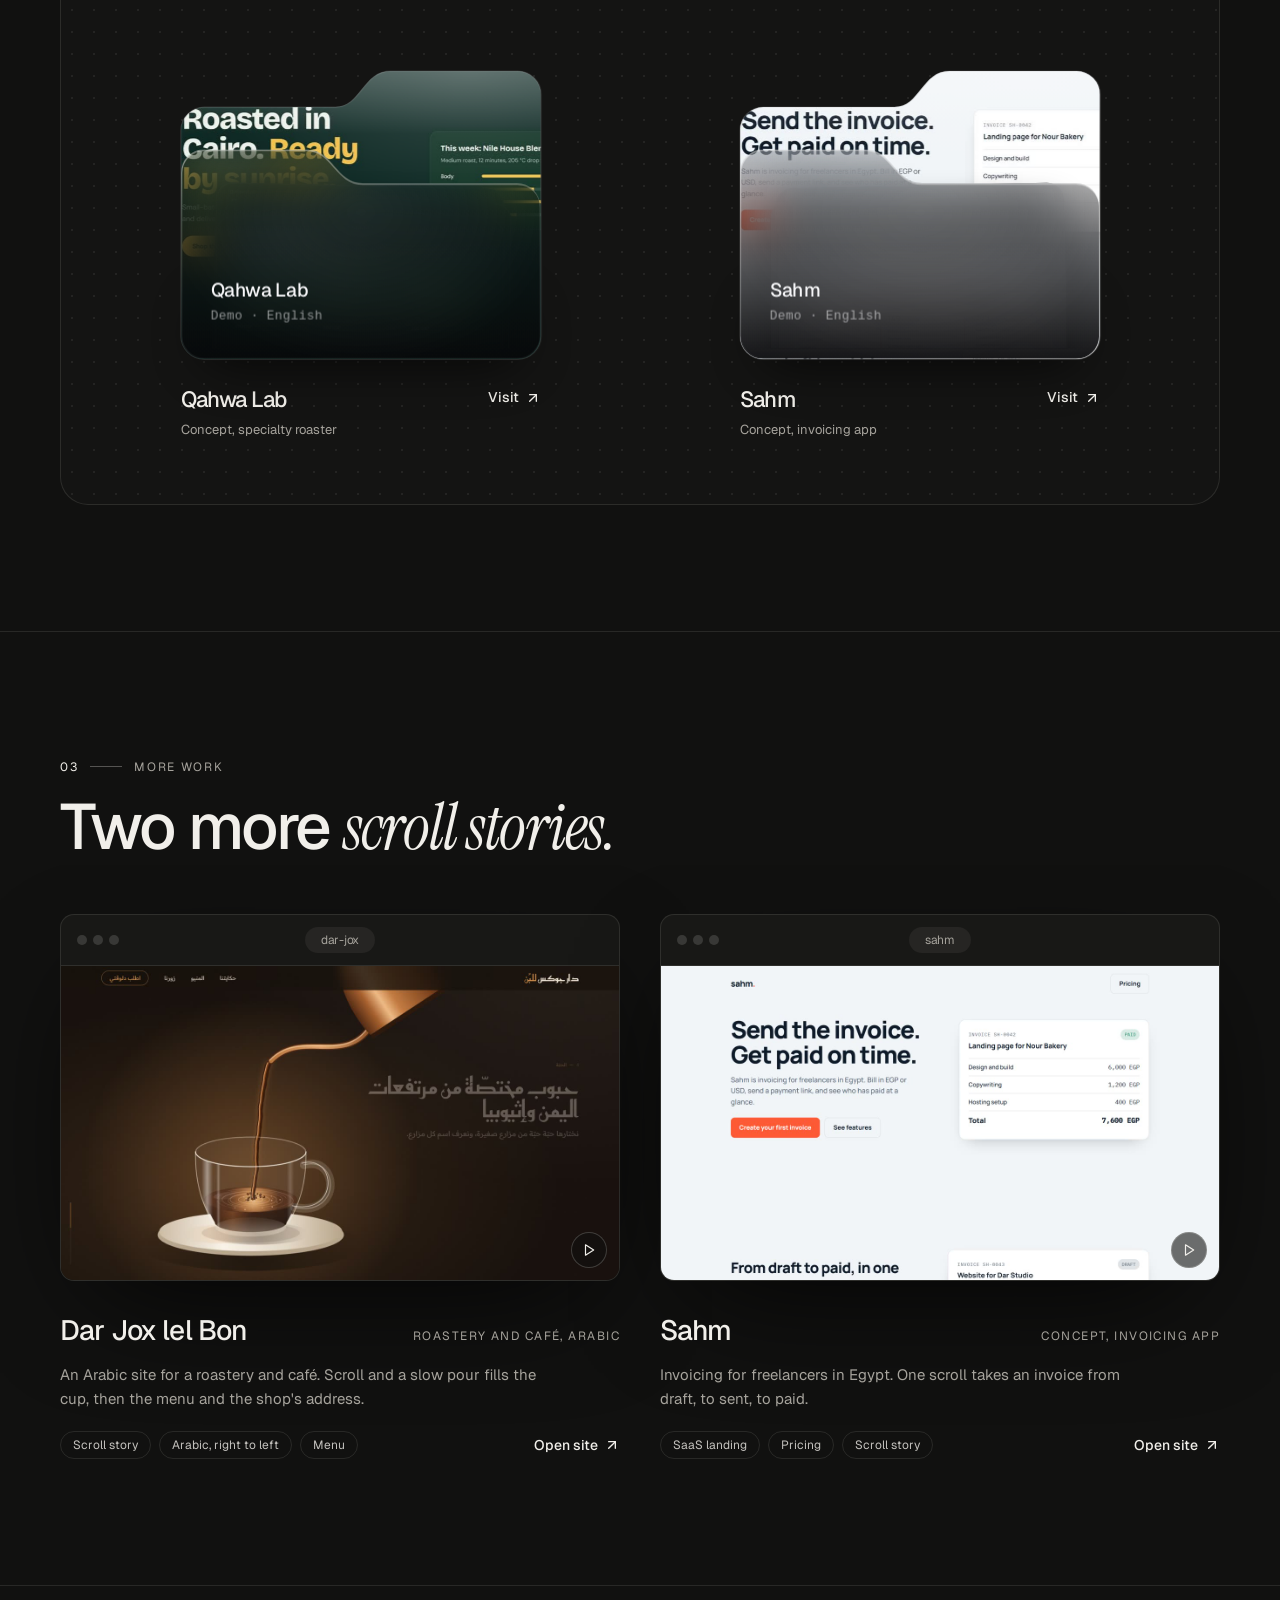
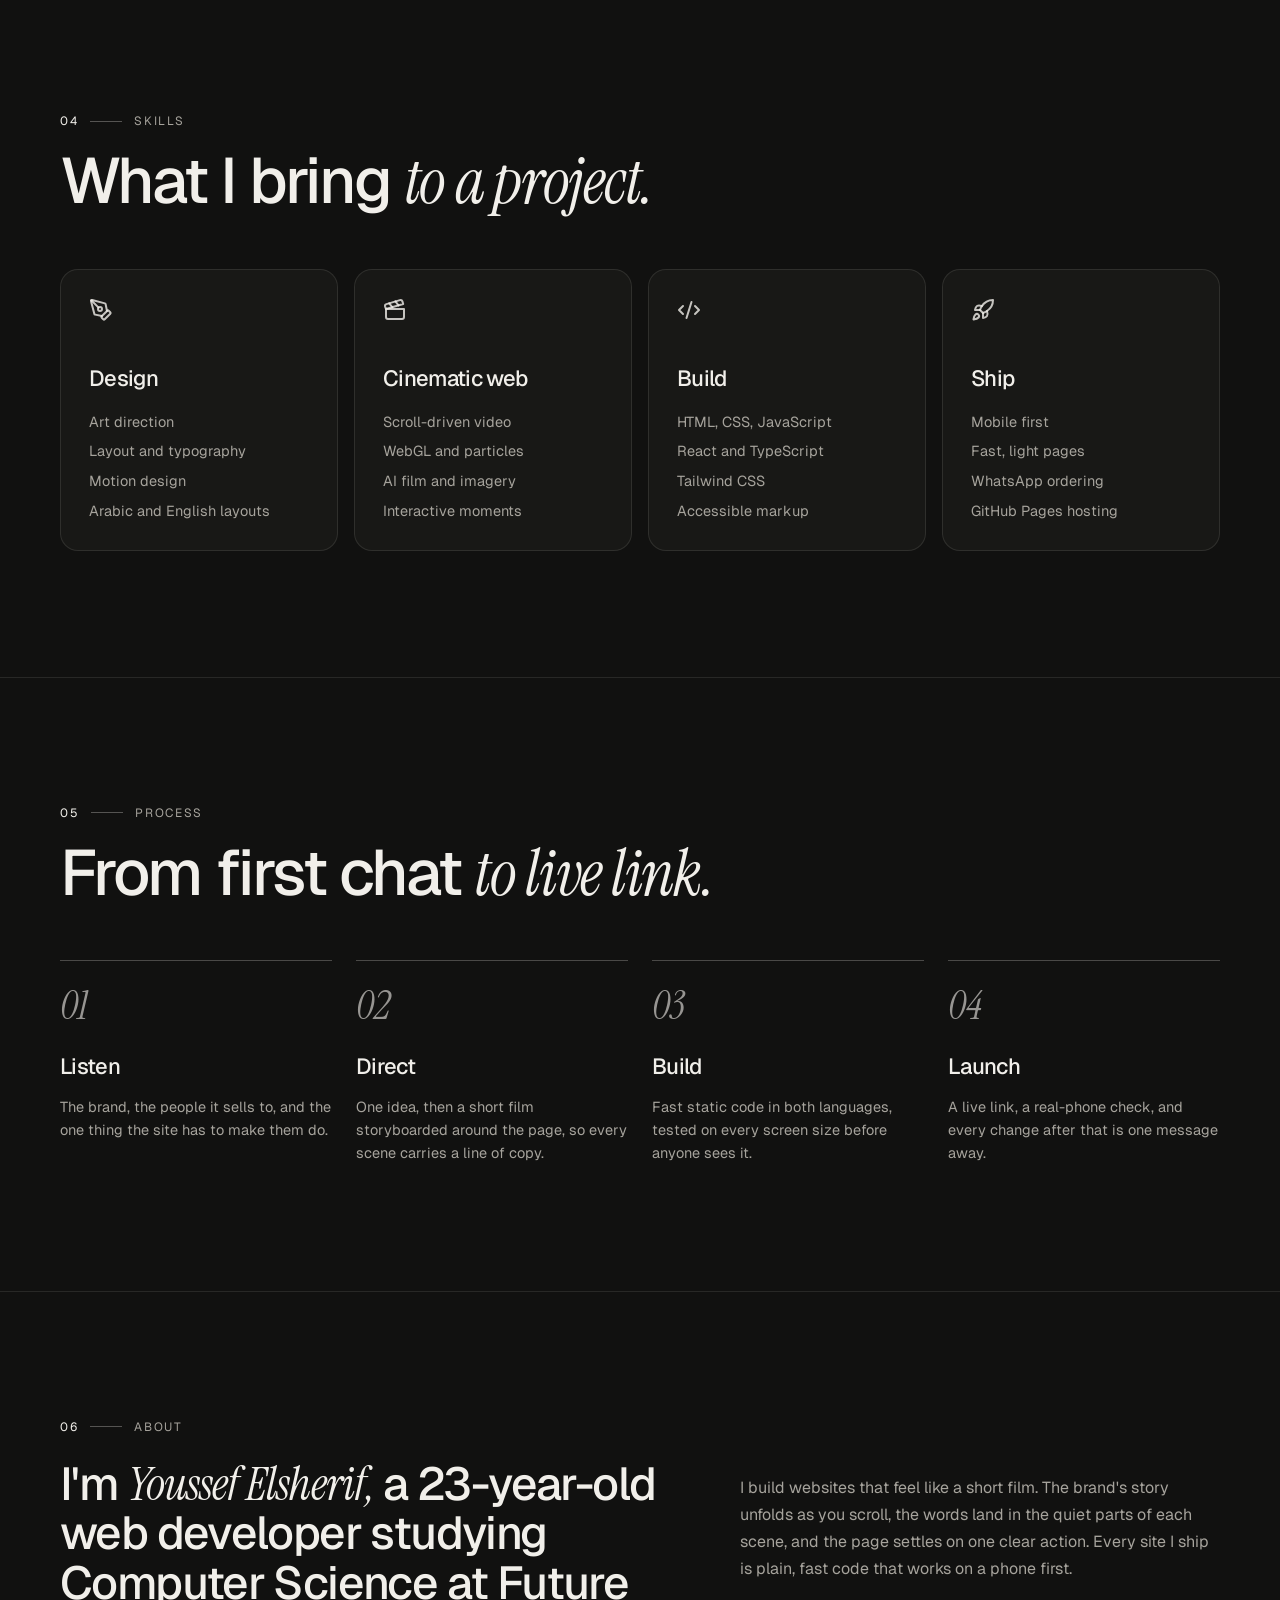
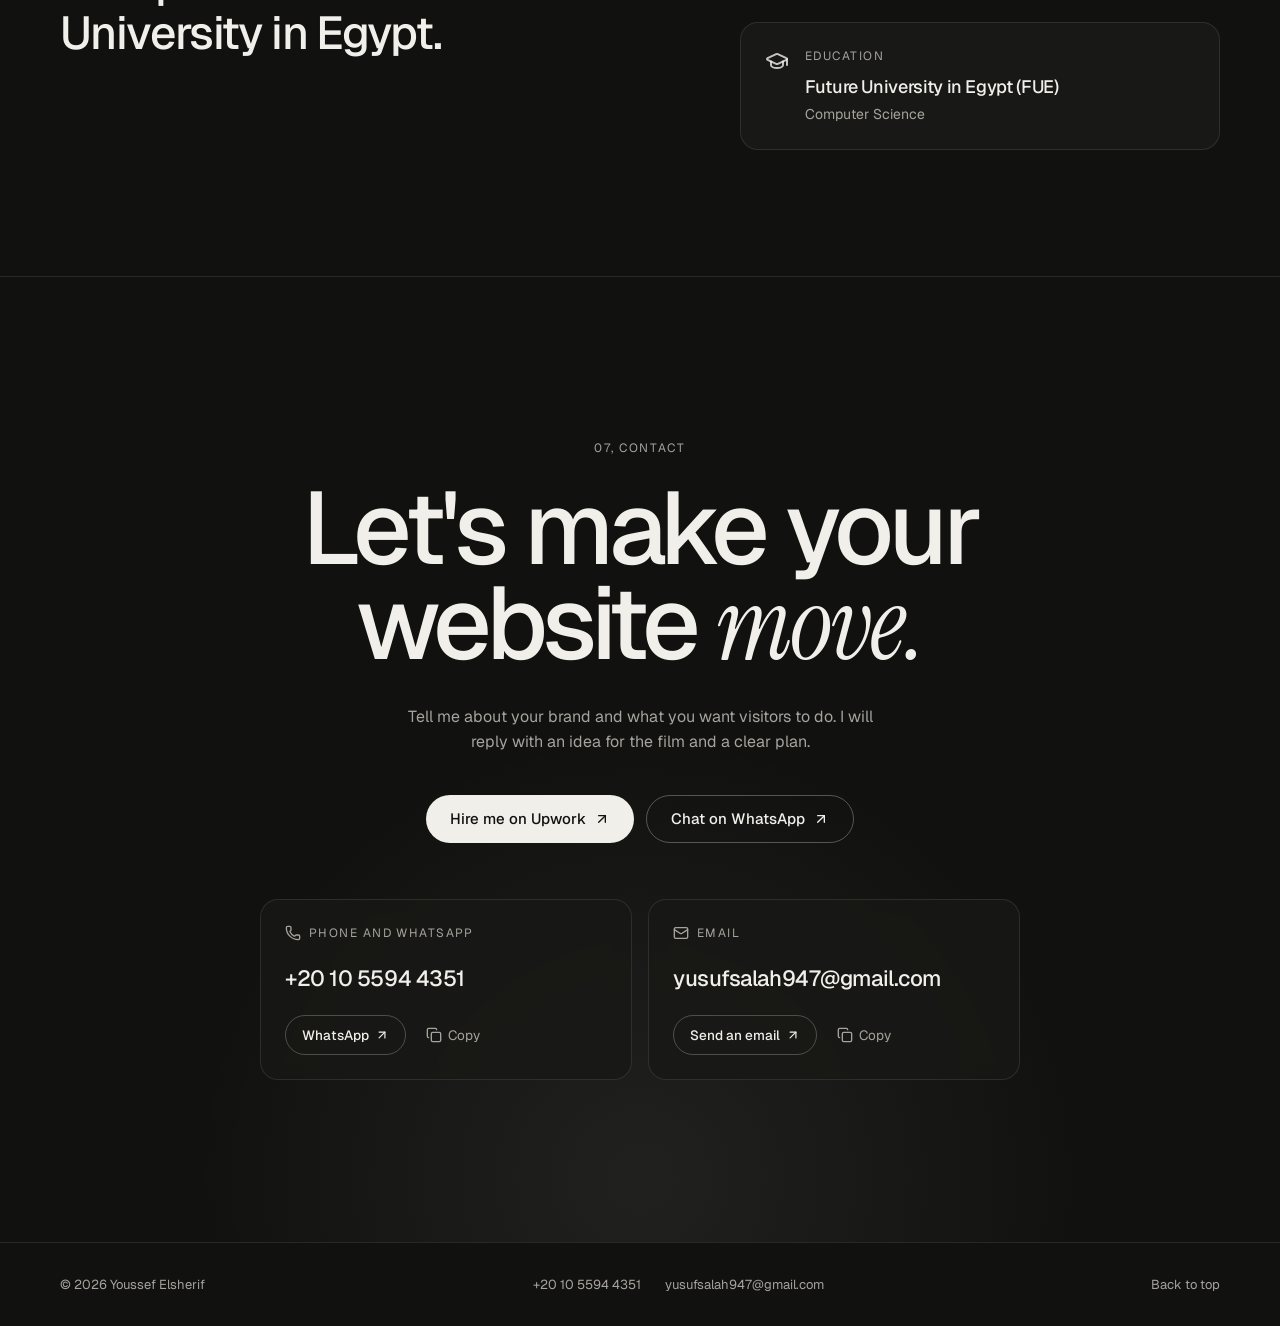
==== commit 7d45f0ca: "Add files via upload" ====
--- a/index.html
+++ b/index.html
@@ -12,7 +12,7 @@
     <link rel="preconnect" href="https://fonts.googleapis.com" />
     <link rel="preconnect" href="https://fonts.gstatic.com" crossorigin />
     <link href="https://fonts.googleapis.com/css2?family=Geist:wght@400;500;600&family=Instrument+Serif:ital@0;1&display=swap" rel="stylesheet" />
-    <script type="module" crossorigin src="./assets/index-T17yeGyG.js"></script>
+    <script type="module" crossorigin src="./assets/index-DLQfpUPn.js"></script>
     <link rel="stylesheet" crossorigin href="./assets/index-C3E-5F5G.css">
   </head>
   <body>
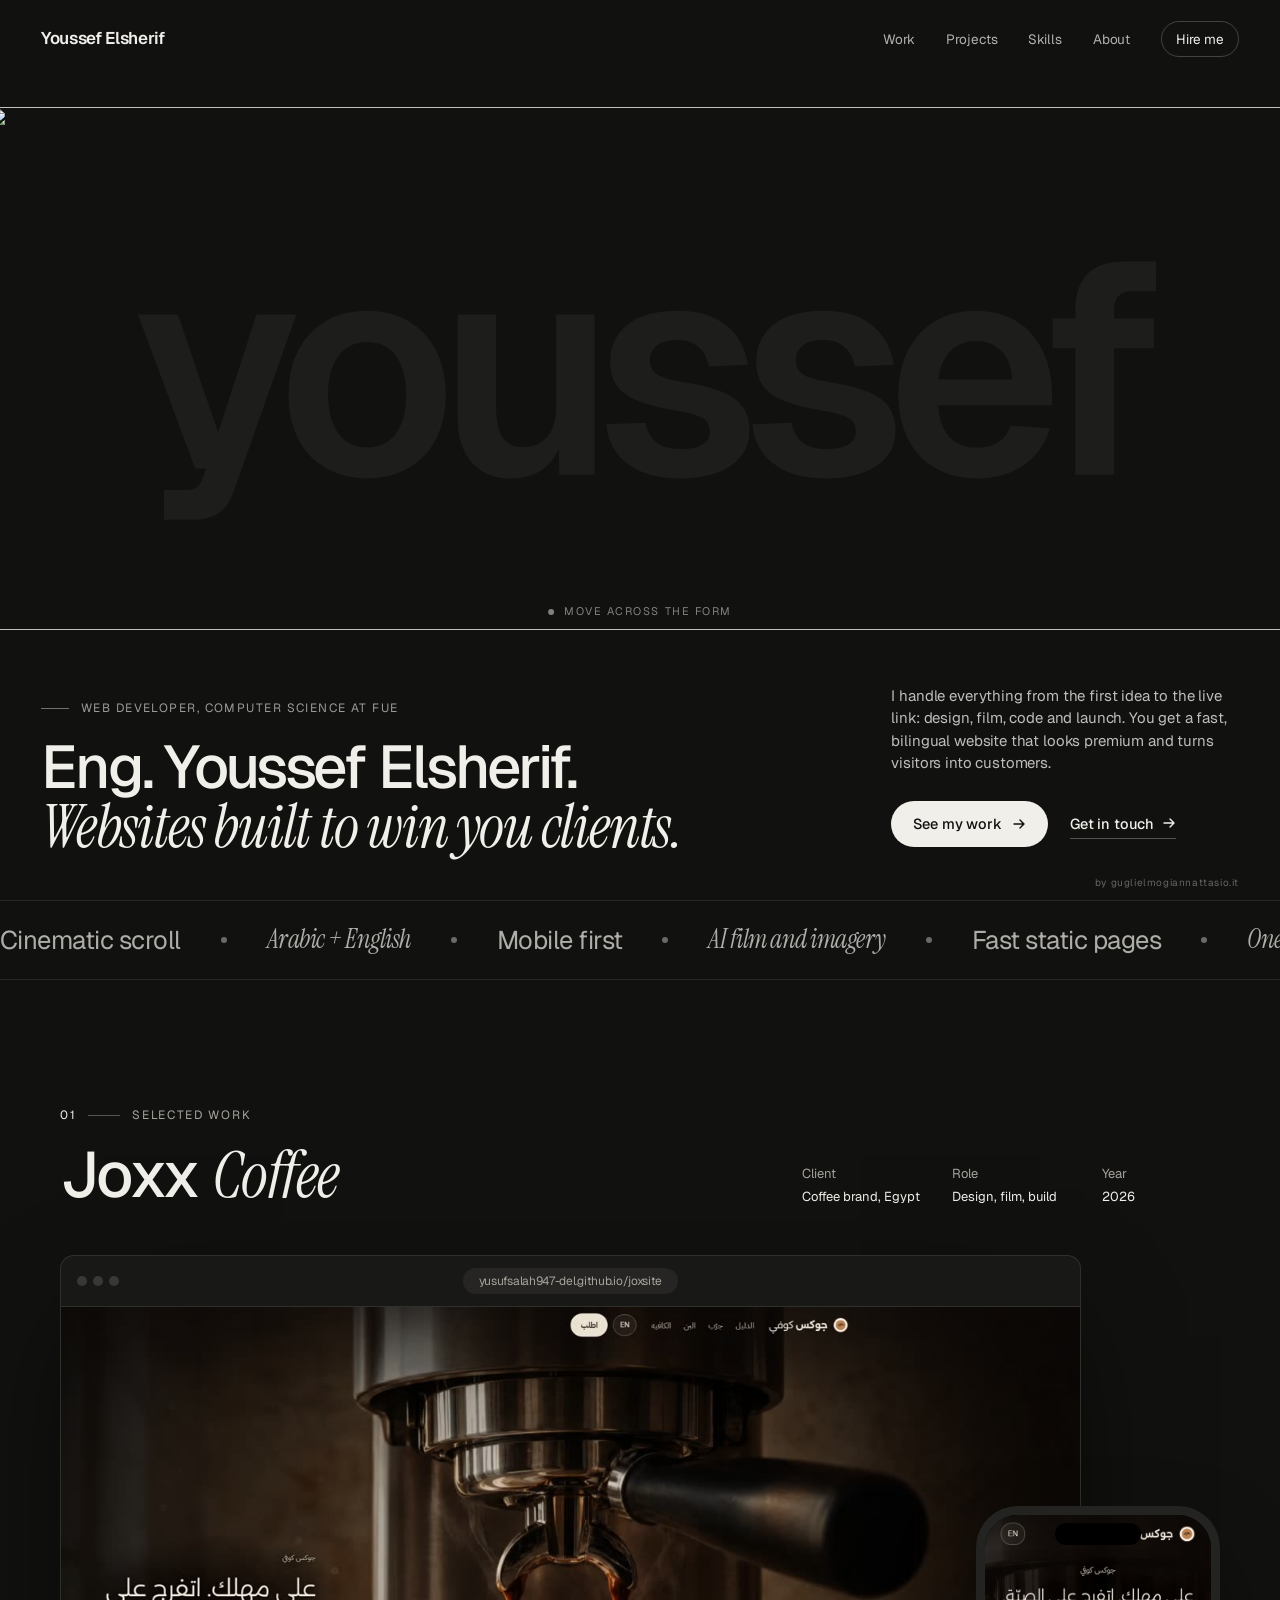
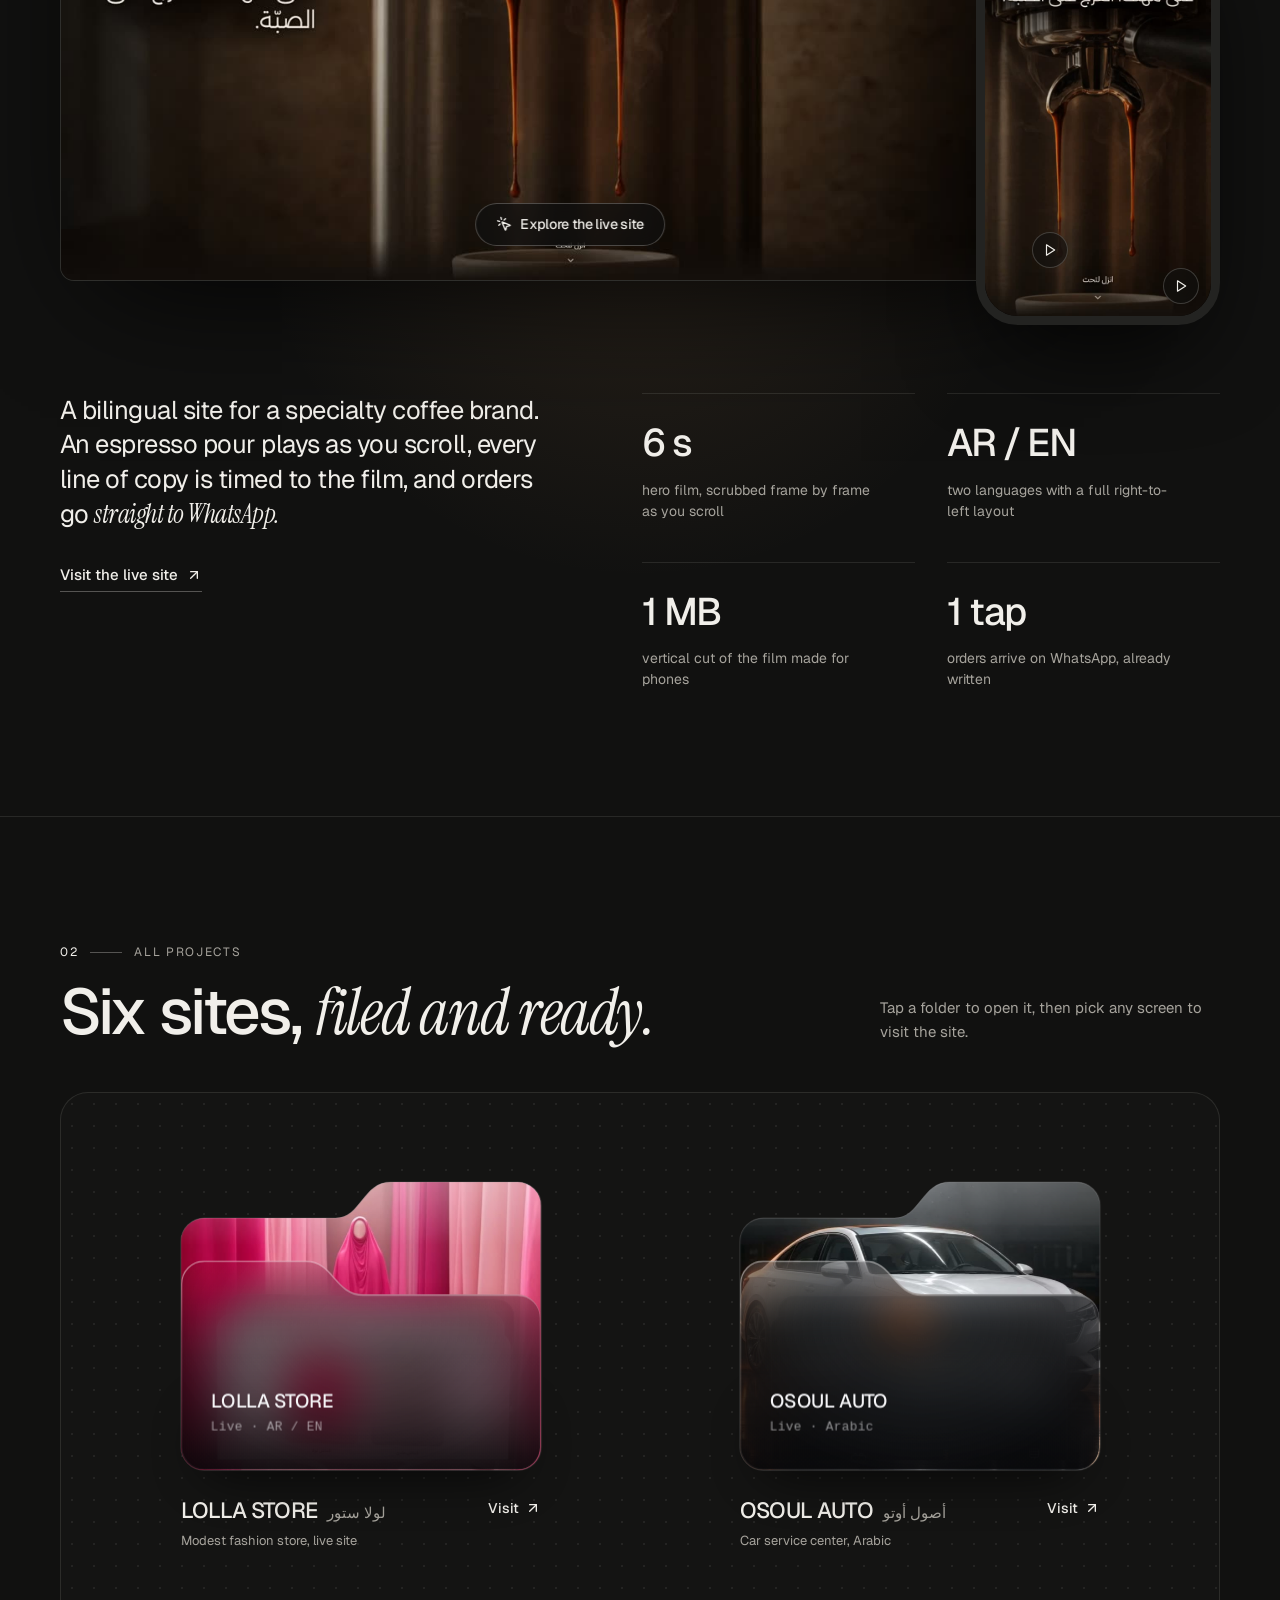
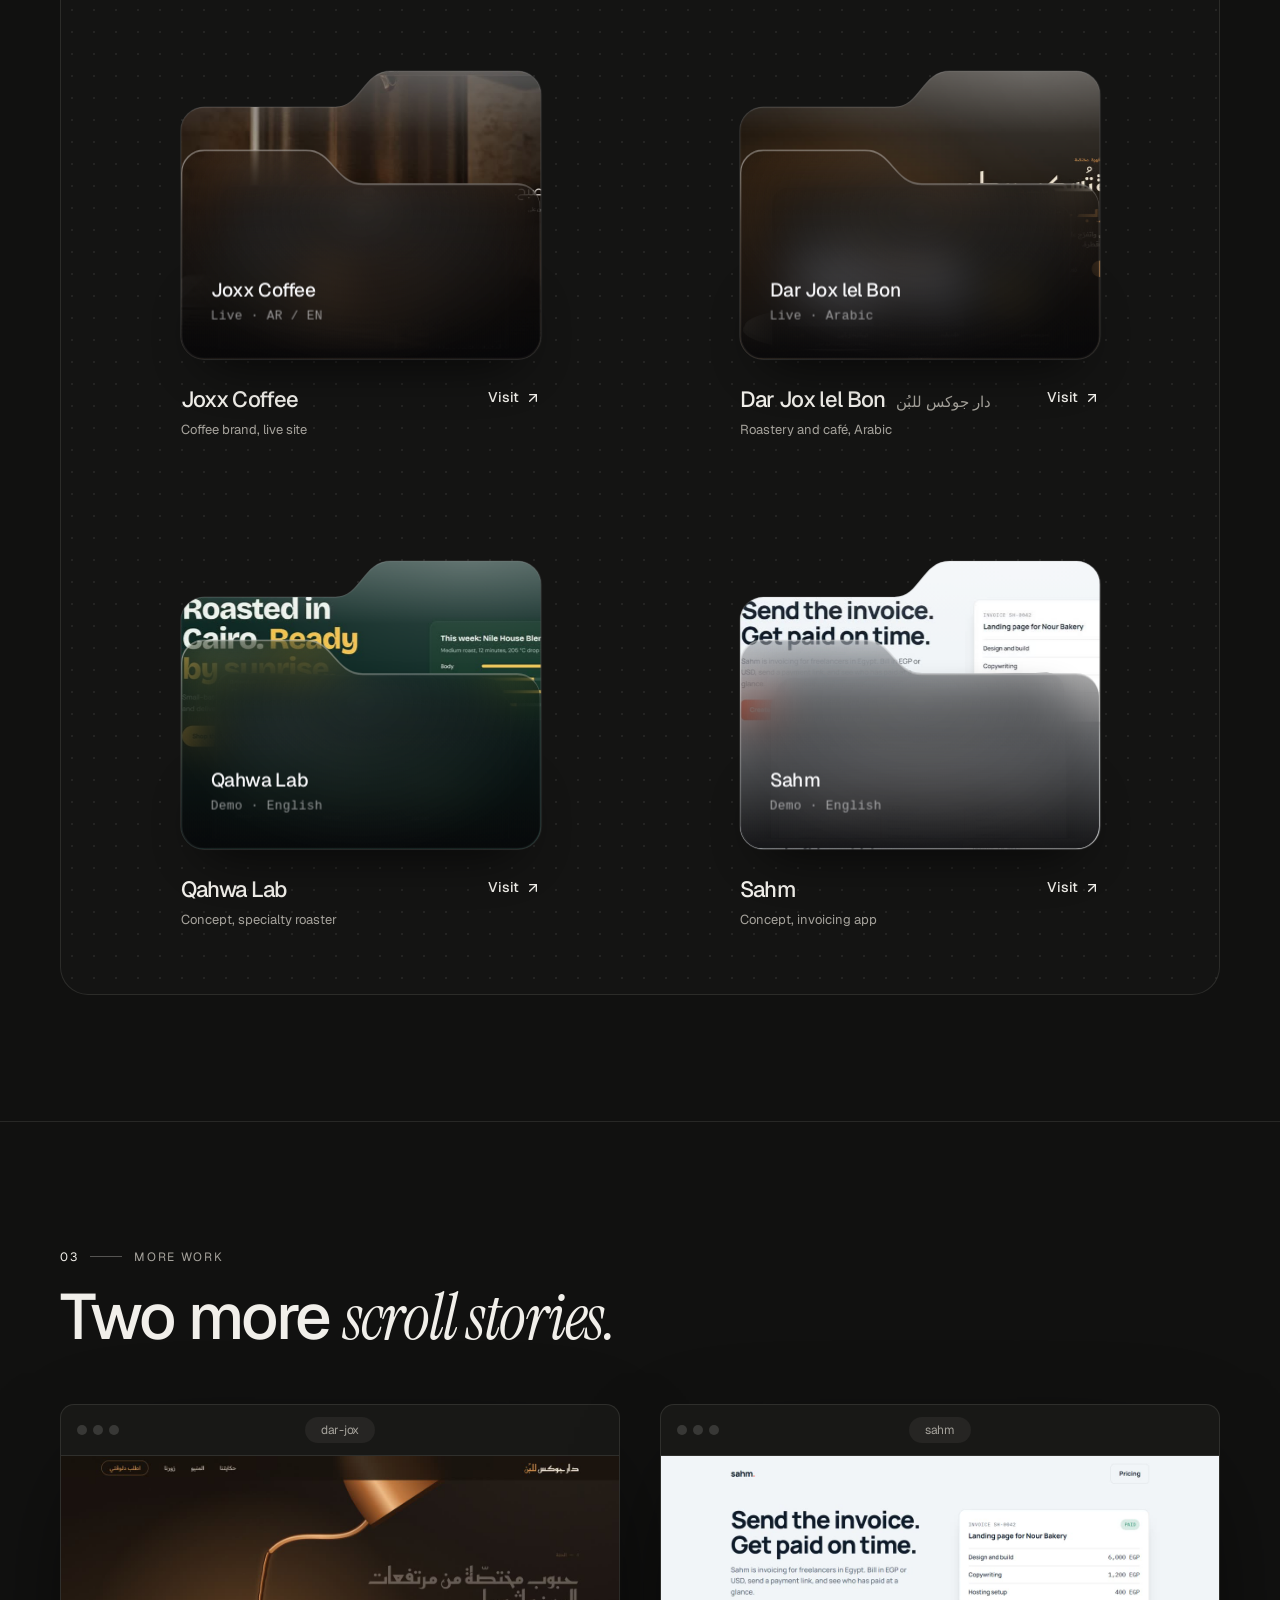
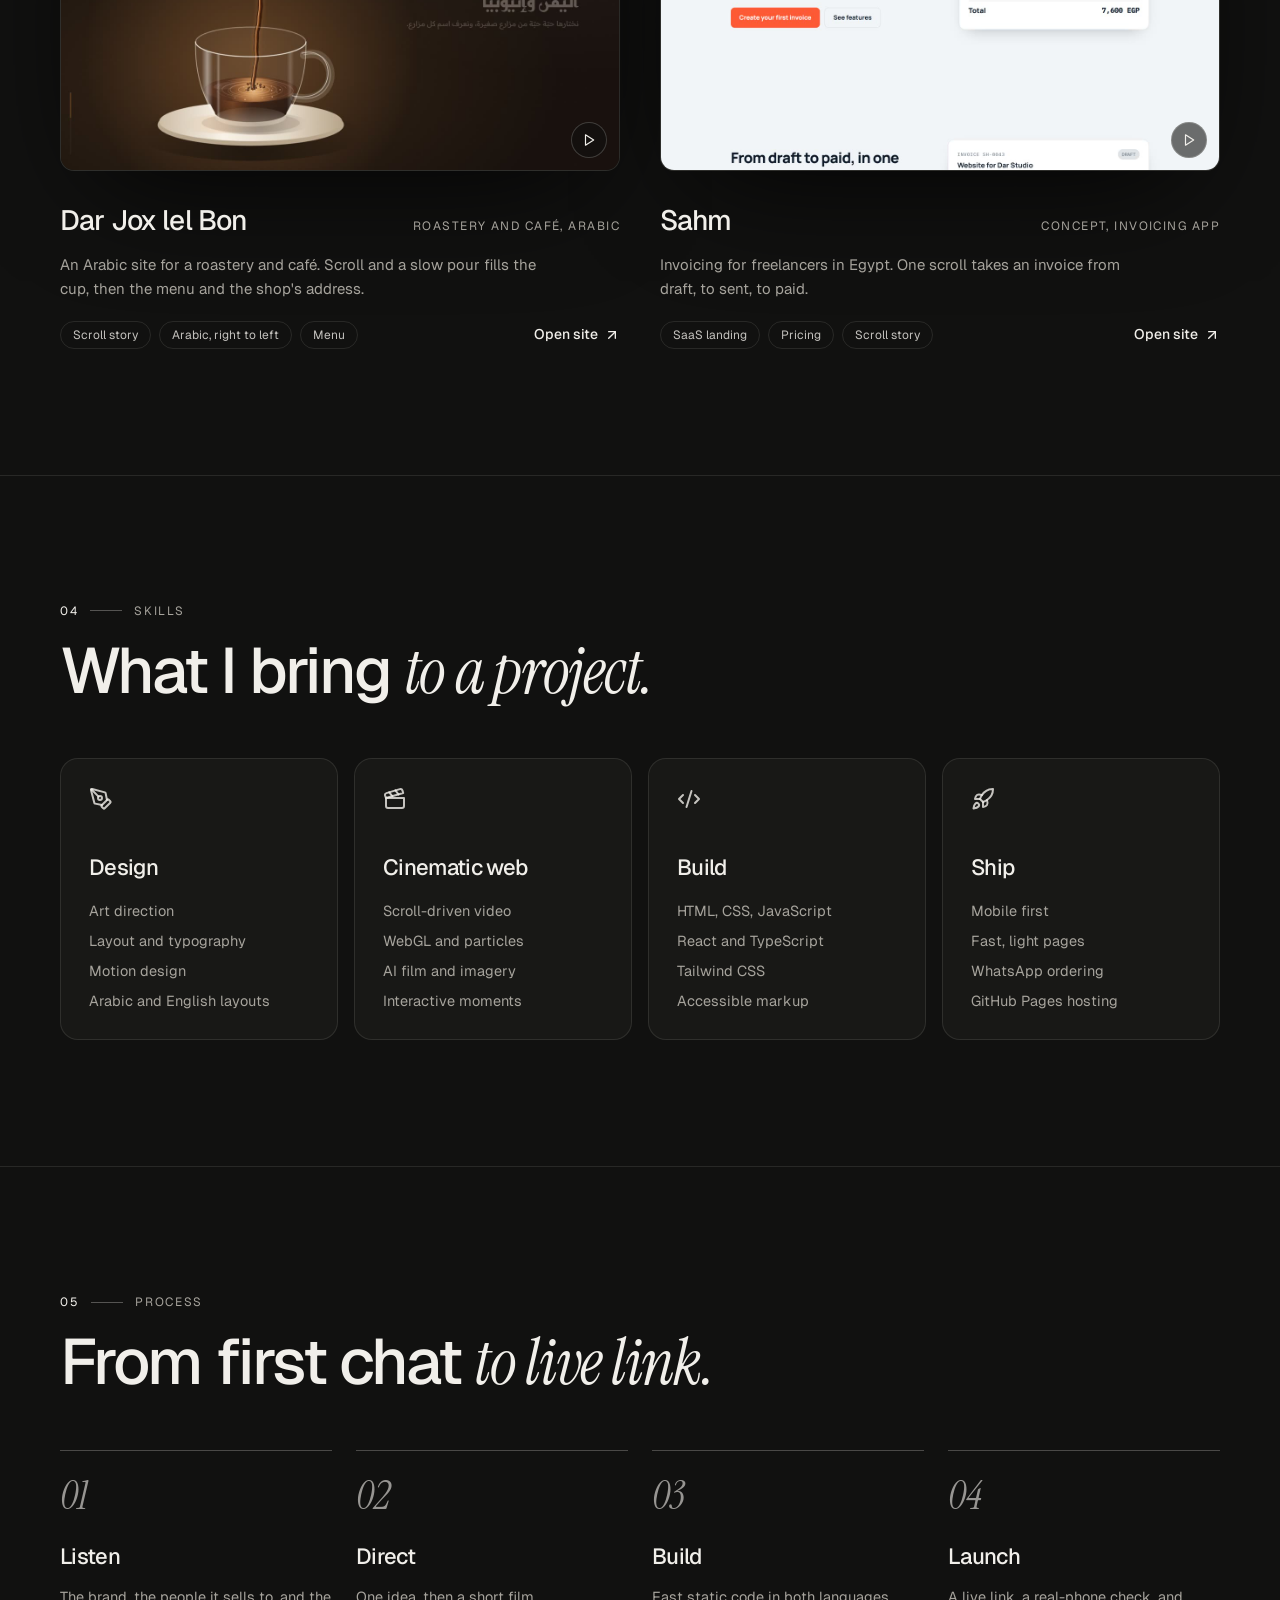
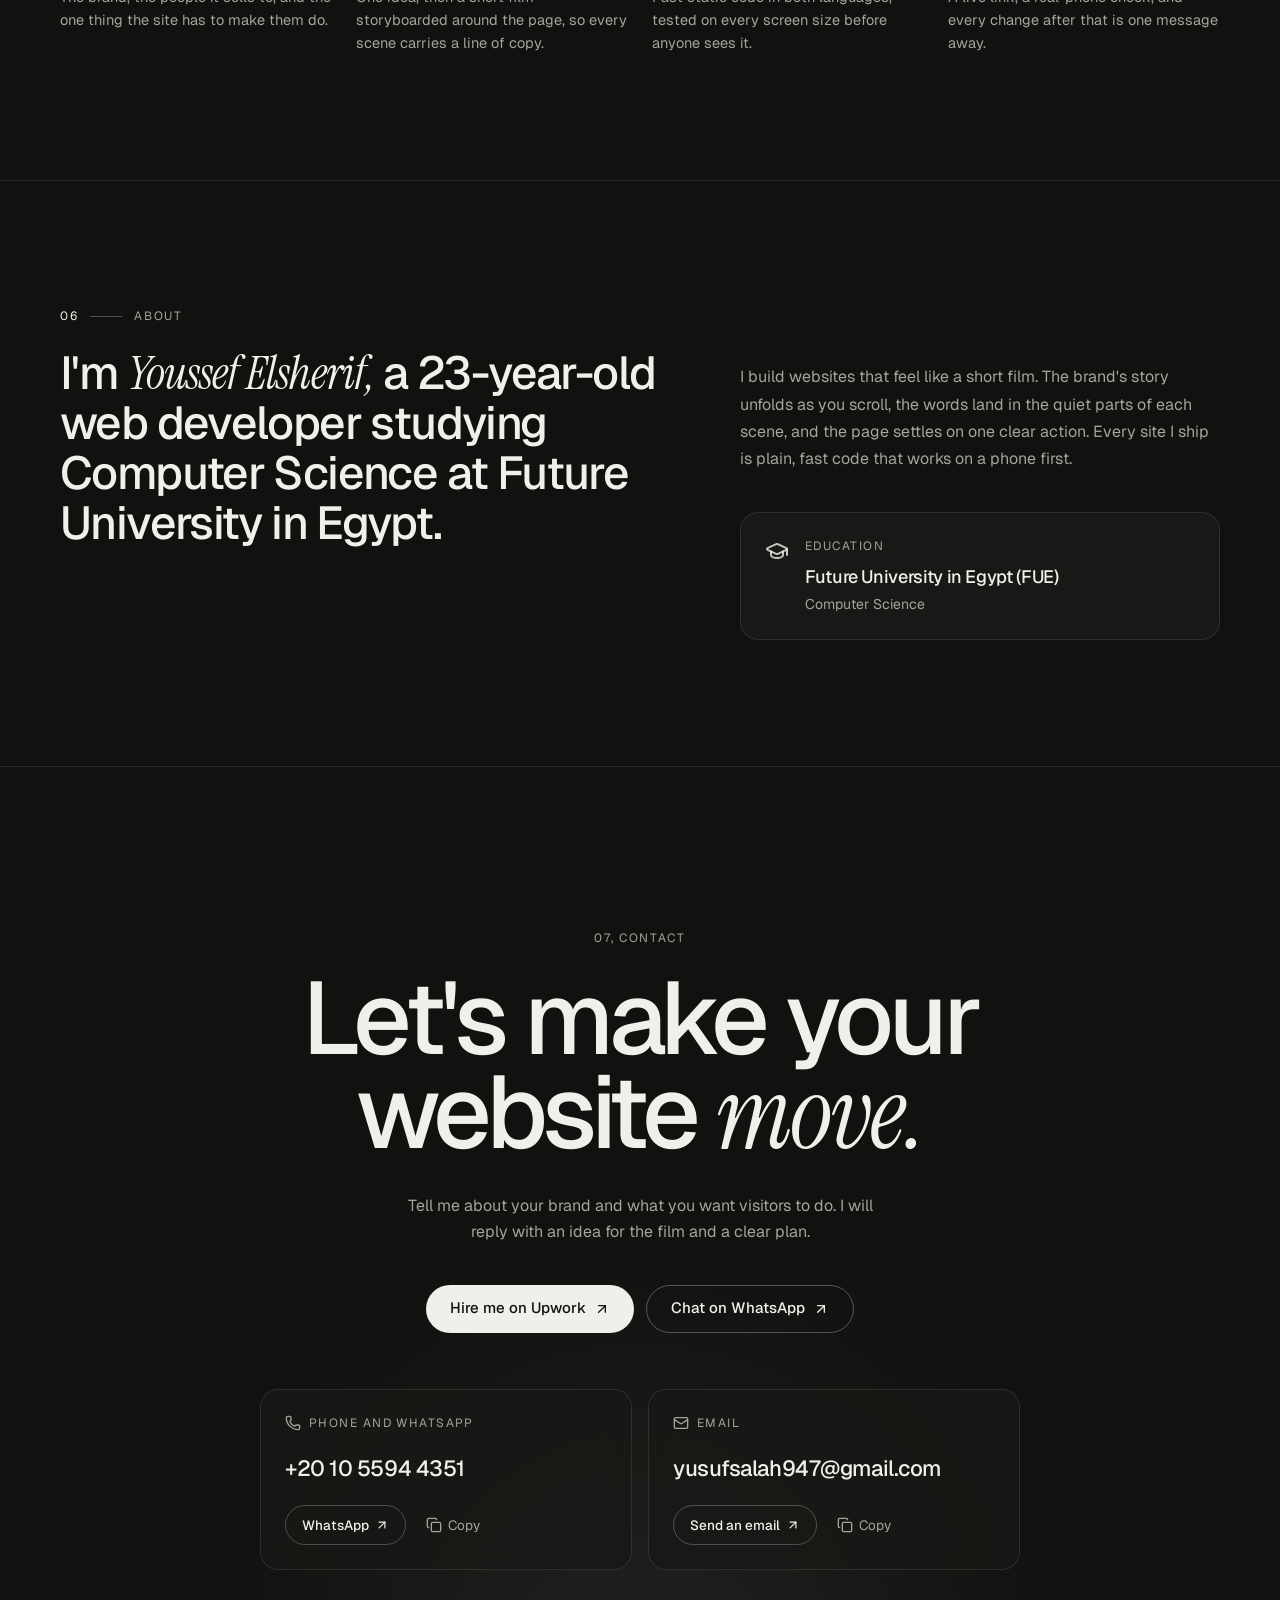
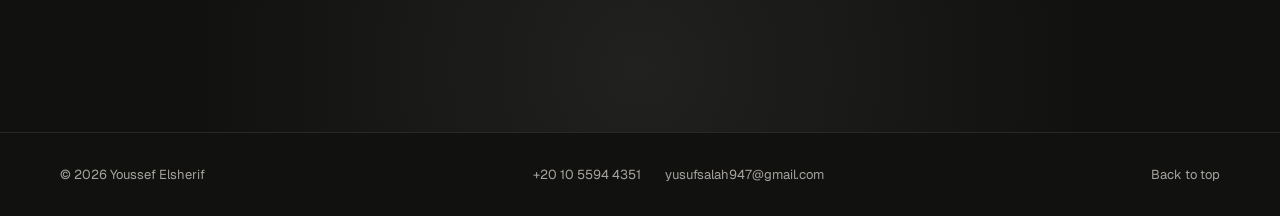
==== commit 3a9a4f3d: "Add files via upload" ====
--- a/index.html
+++ b/index.html
@@ -12,7 +12,7 @@
     <link rel="preconnect" href="https://fonts.googleapis.com" />
     <link rel="preconnect" href="https://fonts.gstatic.com" crossorigin />
     <link href="https://fonts.googleapis.com/css2?family=Geist:wght@400;500;600&family=Instrument+Serif:ital@0;1&display=swap" rel="stylesheet" />
-    <script type="module" crossorigin src="./assets/index-DLQfpUPn.js"></script>
+    <script type="module" crossorigin src="./assets/index-IcO9hGux.js"></script>
     <link rel="stylesheet" crossorigin href="./assets/index-C3E-5F5G.css">
   </head>
   <body>
